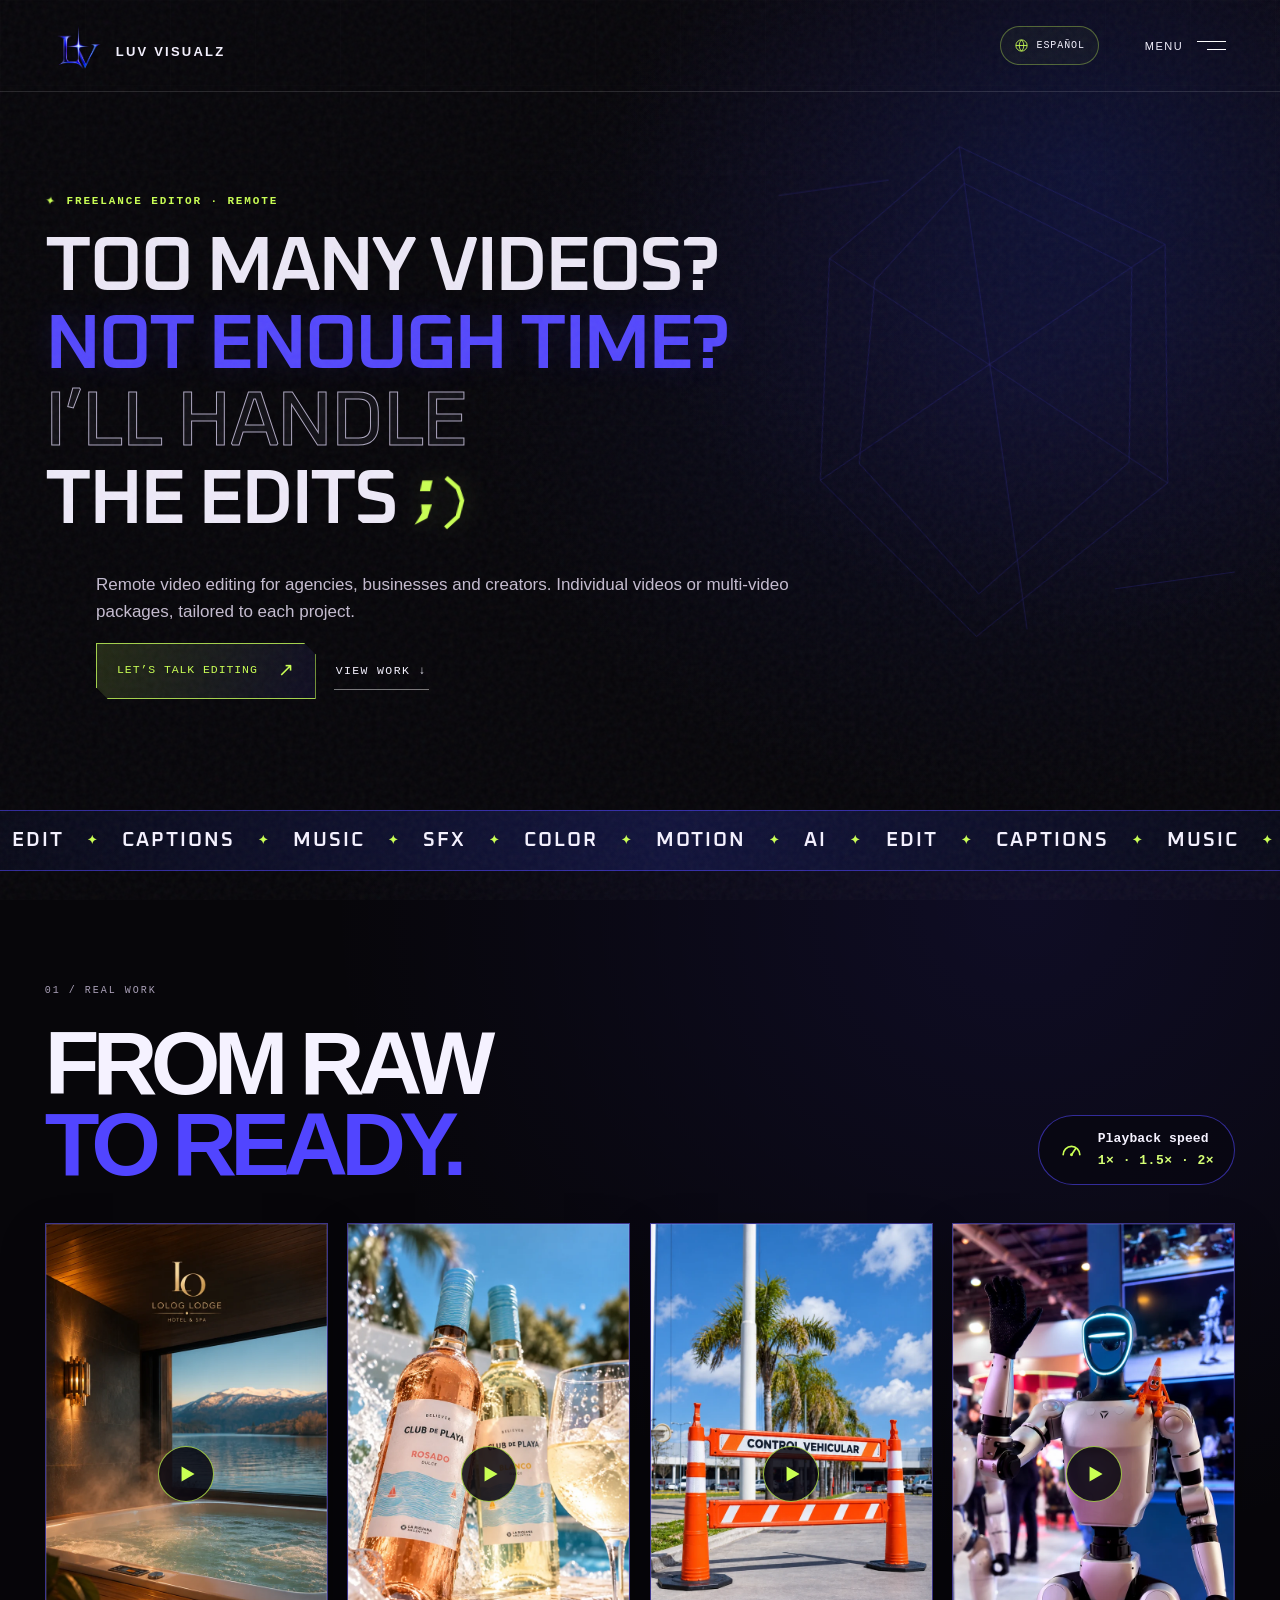
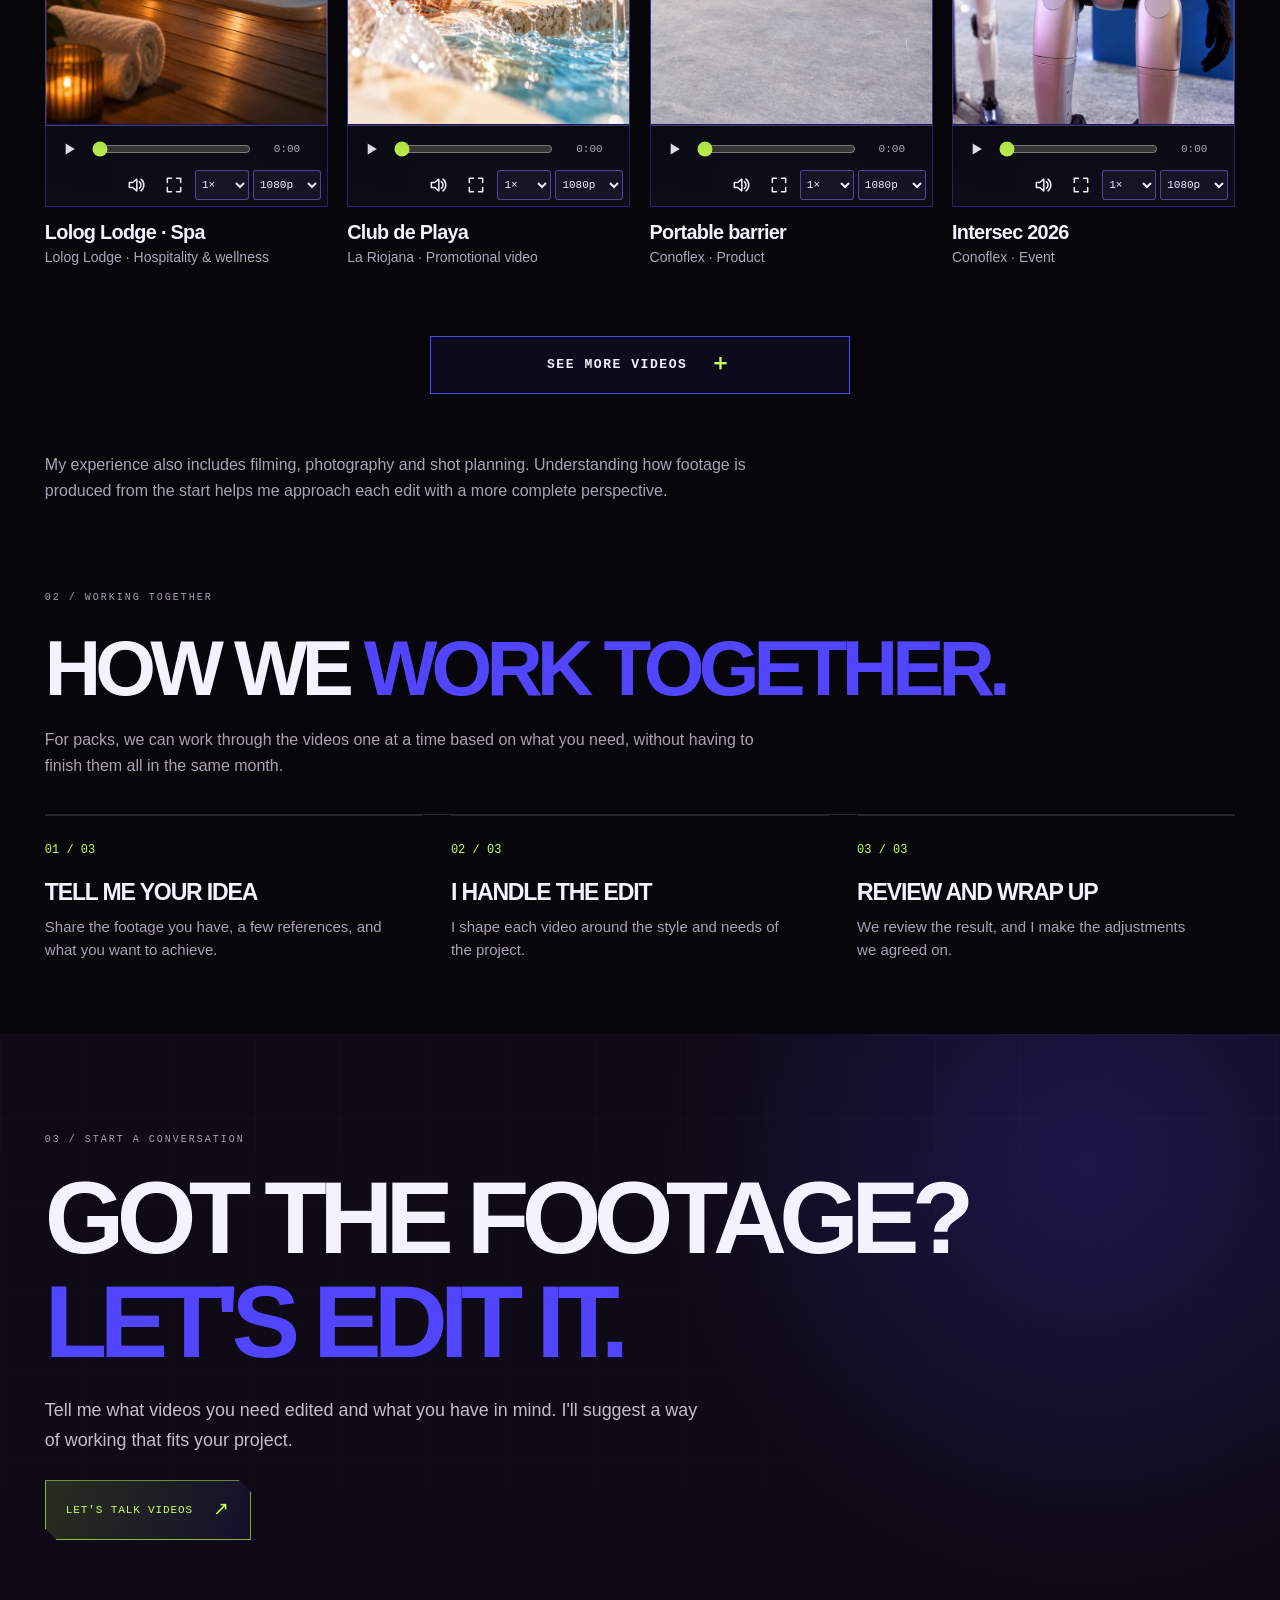
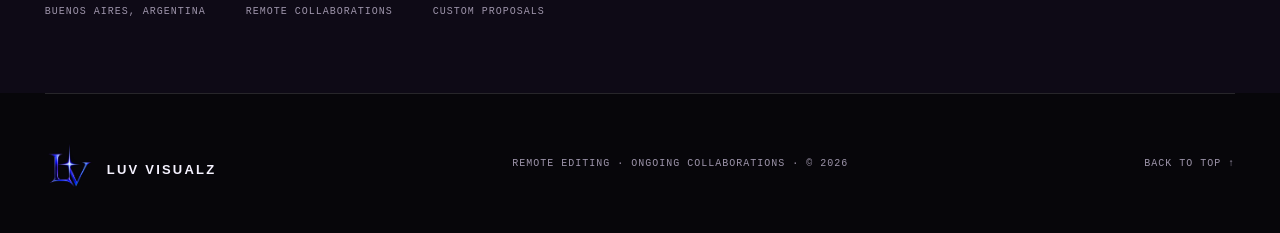
==== en/index.html @ 02042e1b "Add localized social previews and sharing metadata" ====
<!DOCTYPE html>
<html lang="en"><head><meta charset="utf-8"><meta name="viewport" content="width=device-width, initial-scale=1"><meta name="theme-color" content="#07060a"><meta name="color-scheme" content="dark"><meta name="description" content="Remote freelance video editing for agencies, businesses and creators. Individual projects or flexible multi-video packages, tailored to each brief."><meta property="og:type" content="website"><meta property="og:site_name" content="Luv Visualz Edición"><meta property="og:title" content="Luv Visualz | Remote Video Editing"><meta property="og:description" content="Video editing for brands, agencies and creators. Individual projects and flexible video packs."><meta property="og:url" content="https://luvvisualz.github.io/luvvisualz.edit/en/"><meta property="og:image" content="https://luvvisualz.github.io/luvvisualz.edit/assets/social/luvvisualz-edicion-og-en-20261118.jpg"><meta property="og:image:secure_url" content="https://luvvisualz.github.io/luvvisualz.edit/assets/social/luvvisualz-edicion-og-en-20261118.jpg"><meta property="og:image:type" content="image/jpeg"><meta property="og:image:width" content="1200"><meta property="og:image:height" content="630"><meta property="og:image:alt" content="Luv Visualz Remote Video Editing: project covers on a dark ultraviolet background."><meta property="og:locale" content="en_US"><meta name="twitter:card" content="summary_large_image"><meta name="twitter:title" content="Luv Visualz | Remote Video Editing"><meta name="twitter:description" content="Video editing for brands, agencies and creators. Individual projects and flexible video packs."><meta name="twitter:image" content="https://luvvisualz.github.io/luvvisualz.edit/assets/social/luvvisualz-edicion-og-en-20261118.jpg"><link rel="canonical" href="https://luvvisualz.github.io/luvvisualz.edit/en/"><meta name="robots" content="index,follow"><title>Remote Freelance Video Editor | Luv Visualz</title><link rel="stylesheet" href="../assets/style-v7.css"><link rel="stylesheet" href="../assets/logo-overrides.css"><link rel="stylesheet" href="../assets/player-controls.css"><style id="lvz-critical-hero">.hero-wink{display:inline-block;width:.83em;height:.8em;max-width:1em;max-height:1em;vertical-align:middle}.ticker-track{display:flex;flex-flow:row nowrap;white-space:nowrap}.ticker-track>.ticker-group{display:flex;flex:0 0 auto;white-space:nowrap;align-items:center}</style><script defer src="../assets/app.js"></script><link rel="preconnect" href="https://luvvisualz.github.io"><link rel="icon" href="../assets/monograma-lv-neon.png" type="image/png"><script type="application/ld+json">{"@context":"https://schema.org","@type":"ProfessionalService","name":"Luv Visualz","description":"Remote video editing and post-production","areaServed":"Worldwide","address":{"@type":"PostalAddress","addressLocality":"Buenos Aires","addressCountry":"AR"}}</script></head>
<body><a href="#contenido" class="skip">Skip to content</a><div class="noise" aria-hidden="true"></div>
<header class="site-header"><a href="#inicio" class="brand" aria-label="Luv Visualz — Home"><span class="brand-mark"><img src="../assets/monograma-lv-neon.png" alt="" onerror="this.style.display='none';this.nextElementSibling.style.display='inline-grid'"><span class="brand-letter" aria-hidden="true" style="display:none">LVZ</span></span><span class="brand-name">LUV VISUALZ</span></a><div class="header-side"><a href="../index.html" hreflang="es" class="lang" aria-label="Ver web en español"><svg viewBox="0 0 24 24" aria-hidden="true"><circle cx="12" cy="12" r="9"/><path d="M3 12h18M12 3c2.5 2.5 3.6 5.5 3.6 9S14.5 18.5 12 21c-2.5-2.5-3.6-5.5-3.6-9S9.5 5.5 12 3Z"/></svg>Español</a><button type="button" data-menu-button aria-label="Open menu" aria-expanded="false" aria-controls="mobile-menu" class="menu-toggle"><span class="label">Menu</span><span class="hamburger" aria-hidden="true"><i></i><i></i></span></button></div></header>
<div class="menu-scrim" data-menu-scrim></div><aside class="menu-panel" id="mobile-menu" data-menu aria-hidden="true"><div class="menu-top">Navigation / 2026</div><nav class="menu-nav" aria-label="Menu"><a href="#trabajos"><small>01</small>Work<b aria-hidden="true">↗</b></a><a href="#proceso"><small>02</small>Process<b aria-hidden="true">↗</b></a><a href="#contacto"><small>03</small>Contact<b aria-hidden="true">↗</b></a></nav><div class="menu-foot"><span>Video editing · Remote</span><a href="https://wa.me/5491138848176?text=Hi%21%20I%20came%20across%20Luv%20Visualz%20and%20would%20like%20to%20ask%20about%20video%20editing." target="_blank" rel="noopener noreferrer">WhatsApp ↗</a></div></aside>
<main id="contenido">
<section class="hero hero-v3" id="inicio"><div class="hero-grid" aria-hidden="true"></div><div class="hero-glow" aria-hidden="true"></div><div class="hero-geometry" aria-hidden="true"><svg viewBox="0 0 460 560" fill="none"><path d="M220 15L425 150L392 405L165 540L22 350L65 115Z"/><path d="M220 55L386 170L354 377L174 495L66 338L110 145Z"/><path d="M220 15V540M22 350L425 150M65 115L392 405"/><path d="M20 40H140M320 510H450"/></svg></div><div class="wrap"><p class="hero-kicker"><span class="hero-kicker-mark" aria-hidden="true">✦</span><span class="hero-kicker-service">FREELANCE EDITOR · REMOTE</span></p><h1 class="hero-heading"><span class="hero-line hero-line--lead">TOO MANY VIDEOS?</span><span class="hero-line hero-line--question">NOT ENOUGH TIME?</span><span class="hero-line hero-line--bridge">I’LL HANDLE</span><span class="hero-line hero-line--answer">THE EDITS<svg class="hero-wink" viewBox="0 0 130 126" width="68" height="66" aria-hidden="true" focusable="false" xmlns="http://www.w3.org/2000/svg"><path d="M25 17H46L43 39H22Z" fill="currentColor"/><path d="M27 66H49L42 94L17 108L30 84Z" fill="currentColor"/><path d="M73 11L99 32L110 58L104 91L81 114" fill="none" stroke="currentColor" stroke-width="9" stroke-linejoin="miter"/></svg><span class="sr-only"> ;)</span></span></h1><div class="hero-bottom"><div class="hero-offer"><p>Remote video editing for agencies, businesses and creators. Individual videos or multi-video packages, tailored to each project.</p><div class="hero-actions"><a class="button" href="https://wa.me/5491138848176?text=Hi%21%20I%20came%20across%20Luv%20Visualz%20and%20would%20like%20to%20ask%20about%20video%20editing." target="_blank" rel="noopener noreferrer">Let’s talk editing<b aria-hidden="true">↗</b></a><a class="text-link" href="#trabajos">View work ↓</a></div></div></div></div></section>
<div class="ticker-frame" aria-hidden="true"><div class="ticker"><div class="ticker-track"><div class="ticker-group"><span>EDIT</span><i aria-hidden="true">✦</i><span>CAPTIONS</span><i aria-hidden="true">✦</i><span>MUSIC</span><i aria-hidden="true">✦</i><span>SFX</span><i aria-hidden="true">✦</i><span>COLOR</span><i aria-hidden="true">✦</i><span>MOTION</span><i aria-hidden="true">✦</i><span>AI</span><i aria-hidden="true">✦</i></div><div class="ticker-group"><span>EDIT</span><i aria-hidden="true">✦</i><span>CAPTIONS</span><i aria-hidden="true">✦</i><span>MUSIC</span><i aria-hidden="true">✦</i><span>SFX</span><i aria-hidden="true">✦</i><span>COLOR</span><i aria-hidden="true">✦</i><span>MOTION</span><i aria-hidden="true">✦</i><span>AI</span><i aria-hidden="true">✦</i></div><div class="ticker-group"><span>EDIT</span><i aria-hidden="true">✦</i><span>CAPTIONS</span><i aria-hidden="true">✦</i><span>MUSIC</span><i aria-hidden="true">✦</i><span>SFX</span><i aria-hidden="true">✦</i><span>COLOR</span><i aria-hidden="true">✦</i><span>MOTION</span><i aria-hidden="true">✦</i><span>AI</span><i aria-hidden="true">✦</i></div><div class="ticker-group"><span>EDIT</span><i aria-hidden="true">✦</i><span>CAPTIONS</span><i aria-hidden="true">✦</i><span>MUSIC</span><i aria-hidden="true">✦</i><span>SFX</span><i aria-hidden="true">✦</i><span>COLOR</span><i aria-hidden="true">✦</i><span>MOTION</span><i aria-hidden="true">✦</i><span>AI</span><i aria-hidden="true">✦</i></div><div class="ticker-group"><span>EDIT</span><i aria-hidden="true">✦</i><span>CAPTIONS</span><i aria-hidden="true">✦</i><span>MUSIC</span><i aria-hidden="true">✦</i><span>SFX</span><i aria-hidden="true">✦</i><span>COLOR</span><i aria-hidden="true">✦</i><span>MOTION</span><i aria-hidden="true">✦</i><span>AI</span><i aria-hidden="true">✦</i></div><div class="ticker-group"><span>EDIT</span><i aria-hidden="true">✦</i><span>CAPTIONS</span><i aria-hidden="true">✦</i><span>MUSIC</span><i aria-hidden="true">✦</i><span>SFX</span><i aria-hidden="true">✦</i><span>COLOR</span><i aria-hidden="true">✦</i><span>MOTION</span><i aria-hidden="true">✦</i><span>AI</span><i aria-hidden="true">✦</i></div><div class="ticker-group"><span>EDIT</span><i aria-hidden="true">✦</i><span>CAPTIONS</span><i aria-hidden="true">✦</i><span>MUSIC</span><i aria-hidden="true">✦</i><span>SFX</span><i aria-hidden="true">✦</i><span>COLOR</span><i aria-hidden="true">✦</i><span>MOTION</span><i aria-hidden="true">✦</i><span>AI</span><i aria-hidden="true">✦</i></div><div class="ticker-group"><span>EDIT</span><i aria-hidden="true">✦</i><span>CAPTIONS</span><i aria-hidden="true">✦</i><span>MUSIC</span><i aria-hidden="true">✦</i><span>SFX</span><i aria-hidden="true">✦</i><span>COLOR</span><i aria-hidden="true">✦</i><span>MOTION</span><i aria-hidden="true">✦</i><span>AI</span><i aria-hidden="true">✦</i></div><div class="ticker-group"><span>EDIT</span><i aria-hidden="true">✦</i><span>CAPTIONS</span><i aria-hidden="true">✦</i><span>MUSIC</span><i aria-hidden="true">✦</i><span>SFX</span><i aria-hidden="true">✦</i><span>COLOR</span><i aria-hidden="true">✦</i><span>MOTION</span><i aria-hidden="true">✦</i><span>AI</span><i aria-hidden="true">✦</i></div><div class="ticker-group"><span>EDIT</span><i aria-hidden="true">✦</i><span>CAPTIONS</span><i aria-hidden="true">✦</i><span>MUSIC</span><i aria-hidden="true">✦</i><span>SFX</span><i aria-hidden="true">✦</i><span>COLOR</span><i aria-hidden="true">✦</i><span>MOTION</span><i aria-hidden="true">✦</i><span>AI</span><i aria-hidden="true">✦</i></div><div class="ticker-group"><span>EDIT</span><i aria-hidden="true">✦</i><span>CAPTIONS</span><i aria-hidden="true">✦</i><span>MUSIC</span><i aria-hidden="true">✦</i><span>SFX</span><i aria-hidden="true">✦</i><span>COLOR</span><i aria-hidden="true">✦</i><span>MOTION</span><i aria-hidden="true">✦</i><span>AI</span><i aria-hidden="true">✦</i></div><div class="ticker-group"><span>EDIT</span><i aria-hidden="true">✦</i><span>CAPTIONS</span><i aria-hidden="true">✦</i><span>MUSIC</span><i aria-hidden="true">✦</i><span>SFX</span><i aria-hidden="true">✦</i><span>COLOR</span><i aria-hidden="true">✦</i><span>MOTION</span><i aria-hidden="true">✦</i><span>AI</span><i aria-hidden="true">✦</i></div><div class="ticker-group"><span>EDIT</span><i aria-hidden="true">✦</i><span>CAPTIONS</span><i aria-hidden="true">✦</i><span>MUSIC</span><i aria-hidden="true">✦</i><span>SFX</span><i aria-hidden="true">✦</i><span>COLOR</span><i aria-hidden="true">✦</i><span>MOTION</span><i aria-hidden="true">✦</i><span>AI</span><i aria-hidden="true">✦</i></div><div class="ticker-group"><span>EDIT</span><i aria-hidden="true">✦</i><span>CAPTIONS</span><i aria-hidden="true">✦</i><span>MUSIC</span><i aria-hidden="true">✦</i><span>SFX</span><i aria-hidden="true">✦</i><span>COLOR</span><i aria-hidden="true">✦</i><span>MOTION</span><i aria-hidden="true">✦</i><span>AI</span><i aria-hidden="true">✦</i></div><div class="ticker-group"><span>EDIT</span><i aria-hidden="true">✦</i><span>CAPTIONS</span><i aria-hidden="true">✦</i><span>MUSIC</span><i aria-hidden="true">✦</i><span>SFX</span><i aria-hidden="true">✦</i><span>COLOR</span><i aria-hidden="true">✦</i><span>MOTION</span><i aria-hidden="true">✦</i><span>AI</span><i aria-hidden="true">✦</i></div><div class="ticker-group"><span>EDIT</span><i aria-hidden="true">✦</i><span>CAPTIONS</span><i aria-hidden="true">✦</i><span>MUSIC</span><i aria-hidden="true">✦</i><span>SFX</span><i aria-hidden="true">✦</i><span>COLOR</span><i aria-hidden="true">✦</i><span>MOTION</span><i aria-hidden="true">✦</i><span>AI</span><i aria-hidden="true">✦</i></div><div class="ticker-group"><span>EDIT</span><i aria-hidden="true">✦</i><span>CAPTIONS</span><i aria-hidden="true">✦</i><span>MUSIC</span><i aria-hidden="true">✦</i><span>SFX</span><i aria-hidden="true">✦</i><span>COLOR</span><i aria-hidden="true">✦</i><span>MOTION</span><i aria-hidden="true">✦</i><span>AI</span><i aria-hidden="true">✦</i></div><div class="ticker-group"><span>EDIT</span><i aria-hidden="true">✦</i><span>CAPTIONS</span><i aria-hidden="true">✦</i><span>MUSIC</span><i aria-hidden="true">✦</i><span>SFX</span><i aria-hidden="true">✦</i><span>COLOR</span><i aria-hidden="true">✦</i><span>MOTION</span><i aria-hidden="true">✦</i><span>AI</span><i aria-hidden="true">✦</i></div><div class="ticker-group"><span>EDIT</span><i aria-hidden="true">✦</i><span>CAPTIONS</span><i aria-hidden="true">✦</i><span>MUSIC</span><i aria-hidden="true">✦</i><span>SFX</span><i aria-hidden="true">✦</i><span>COLOR</span><i aria-hidden="true">✦</i><span>MOTION</span><i aria-hidden="true">✦</i><span>AI</span><i aria-hidden="true">✦</i></div><div class="ticker-group"><span>EDIT</span><i aria-hidden="true">✦</i><span>CAPTIONS</span><i aria-hidden="true">✦</i><span>MUSIC</span><i aria-hidden="true">✦</i><span>SFX</span><i aria-hidden="true">✦</i><span>COLOR</span><i aria-hidden="true">✦</i><span>MOTION</span><i aria-hidden="true">✦</i><span>AI</span><i aria-hidden="true">✦</i></div></div></div></div>
<section class="section work" id="trabajos"><div class="wrap"><div class="section-heading reveal"><div><p class="kicker">01 / Real work</p><h2>FROM RAW<br><span>TO READY.</span></h2></div><div class="work-speed-indicator"><svg viewBox="0 0 24 24" aria-hidden="true" focusable="false"><path d="M4 17a8 8 0 0 1 16 0M12 17l4-6" fill="none" stroke="currentColor" stroke-width="1.6" stroke-linecap="round" stroke-linejoin="round"/><circle cx="12" cy="17" r="1.4" fill="currentColor"/></svg><div><span>Playback speed</span><small>1× · 1.5× · 2×</small></div></div></div><div class="work-grid"><article class="work-card reveal"><div class="video-player has-quality" data-player><div class="work-frame"><video playsinline preload="none" poster="../assets/media/covers/lolog-spa-definitiva-20261113.webp" src="../assets/media/lolog-lodge/spa.mp4" aria-label="Play video: Lolog Lodge · Spa"></video><button type="button" data-cover-play aria-label="Play video: Lolog Lodge · Spa" title="Play video: Lolog Lodge · Spa"><svg viewBox="0 0 24 24" aria-hidden="true" focusable="false"><path d="M7 5 19 12 7 19Z" fill="currentColor"/></svg></button></div><div class="video-controls"><button type="button" data-play aria-label="Play video: Lolog Lodge · Spa" aria-pressed="false"><svg viewBox="0 0 24 24" aria-hidden="true" focusable="false" data-play-icon="play"><path d="M8 5.5 19 12 8 18.5Z" fill="currentColor"/></svg><svg viewBox="0 0 24 24" aria-hidden="true" focusable="false" data-play-icon="pause"><path d="M7 5h3v14H7zm7 0h3v14h-3z" fill="currentColor"/></svg></button><input type="range" data-seek min="0" max="1000" value="0" aria-label="Video progress"><output data-time>0:00</output><span class="volume-control"><button type="button" data-mute data-volume-state="high" aria-label="Mute video"><svg viewBox="0 0 24 24" aria-hidden="true" focusable="false" data-sound-icon="high"><path d="M4 9v6h4l5 4V5L8 9H4Z" fill="none" stroke="currentColor" stroke-width="1.8" stroke-linejoin="round"/><path d="M16 8a5 5 0 0 1 0 8m2-11a9 9 0 0 1 0 14" fill="none" stroke="currentColor" stroke-width="1.8" stroke-linecap="round"/></svg><svg viewBox="0 0 24 24" aria-hidden="true" focusable="false" data-sound-icon="low"><path d="M4 9v6h4l5 4V5L8 9H4Z" fill="none" stroke="currentColor" stroke-width="1.8" stroke-linejoin="round"/><path d="M16 8a5 5 0 0 1 0 8" fill="none" stroke="currentColor" stroke-width="1.8" stroke-linecap="round"/></svg><svg viewBox="0 0 24 24" aria-hidden="true" focusable="false" data-sound-icon="muted"><path d="M4 9v6h4l5 4V5L8 9H4Z" fill="none" stroke="currentColor" stroke-width="1.8" stroke-linejoin="round"/><path d="m16 9 5 6m0-6-5 6" fill="none" stroke="currentColor" stroke-width="1.8" stroke-linecap="round"/></svg></button><input type="range" data-volume min="0" max="100" value="100" aria-label="Volume"></span><button type="button" data-fullscreen aria-label="Full screen"><svg viewBox="0 0 24 24" aria-hidden="true" focusable="false"><path d="M4 9V4h5m6 0h5v5M4 15v5h5m6 0h5v-5" fill="none" stroke="currentColor" stroke-width="1.8" stroke-linecap="round" stroke-linejoin="round"/></svg></button><select data-speed aria-label="Playback speed"><option value="1" selected>1×</option><option value="1.5">1.5×</option><option value="2">2×</option></select><select data-quality aria-label="Video quality"><option value="720" data-src="../assets/media/lolog-lodge/spa-720.mp4">720p</option><option value="1080" data-src="../assets/media/lolog-lodge/spa.mp4" selected>1080p</option></select></div></div><h3>Lolog Lodge · Spa</h3><p>Lolog Lodge · Hospitality &amp; wellness</p></article><article class="work-card reveal"><div class="video-player has-quality" data-player><div class="work-frame"><video playsinline preload="none" poster="../assets/media/covers/club-de-playa-la-riojana-definitiva.webp" src="../assets/media/la-riojana/club-de-playa-la-riojana.mp4" aria-label="Play video: Club de Playa"></video><button type="button" data-cover-play aria-label="Play video: Club de Playa" title="Play video: Club de Playa"><svg viewBox="0 0 24 24" aria-hidden="true" focusable="false"><path d="M7 5 19 12 7 19Z" fill="currentColor"/></svg></button></div><div class="video-controls"><button type="button" data-play aria-label="Play video: Club de Playa" aria-pressed="false"><svg viewBox="0 0 24 24" aria-hidden="true" focusable="false" data-play-icon="play"><path d="M8 5.5 19 12 8 18.5Z" fill="currentColor"/></svg><svg viewBox="0 0 24 24" aria-hidden="true" focusable="false" data-play-icon="pause"><path d="M7 5h3v14H7zm7 0h3v14h-3z" fill="currentColor"/></svg></button><input type="range" data-seek min="0" max="1000" value="0" aria-label="Video progress"><output data-time>0:00</output><span class="volume-control"><button type="button" data-mute data-volume-state="high" aria-label="Mute video"><svg viewBox="0 0 24 24" aria-hidden="true" focusable="false" data-sound-icon="high"><path d="M4 9v6h4l5 4V5L8 9H4Z" fill="none" stroke="currentColor" stroke-width="1.8" stroke-linejoin="round"/><path d="M16 8a5 5 0 0 1 0 8m2-11a9 9 0 0 1 0 14" fill="none" stroke="currentColor" stroke-width="1.8" stroke-linecap="round"/></svg><svg viewBox="0 0 24 24" aria-hidden="true" focusable="false" data-sound-icon="low"><path d="M4 9v6h4l5 4V5L8 9H4Z" fill="none" stroke="currentColor" stroke-width="1.8" stroke-linejoin="round"/><path d="M16 8a5 5 0 0 1 0 8" fill="none" stroke="currentColor" stroke-width="1.8" stroke-linecap="round"/></svg><svg viewBox="0 0 24 24" aria-hidden="true" focusable="false" data-sound-icon="muted"><path d="M4 9v6h4l5 4V5L8 9H4Z" fill="none" stroke="currentColor" stroke-width="1.8" stroke-linejoin="round"/><path d="m16 9 5 6m0-6-5 6" fill="none" stroke="currentColor" stroke-width="1.8" stroke-linecap="round"/></svg></button><input type="range" data-volume min="0" max="100" value="100" aria-label="Volume"></span><button type="button" data-fullscreen aria-label="Full screen"><svg viewBox="0 0 24 24" aria-hidden="true" focusable="false"><path d="M4 9V4h5m6 0h5v5M4 15v5h5m6 0h5v-5" fill="none" stroke="currentColor" stroke-width="1.8" stroke-linecap="round" stroke-linejoin="round"/></svg></button><select data-speed aria-label="Playback speed"><option value="1" selected>1×</option><option value="1.5">1.5×</option><option value="2">2×</option></select><select data-quality aria-label="Video quality"><option value="720" data-src="../assets/media/la-riojana/club-de-playa-la-riojana-720.mp4">720p</option><option value="1080" data-src="../assets/media/la-riojana/club-de-playa-la-riojana.mp4" selected>1080p</option></select></div></div><h3>Club de Playa</h3><p>La Riojana · Promotional video</p></article><article class="work-card reveal"><div class="video-player has-quality" data-player><div class="work-frame"><video playsinline preload="none" poster="../assets/media/covers/valla-portatil-final.webp" src="../assets/media/valla-portatil/valla-1080.mp4" aria-label="Play video: Portable barrier"></video><button type="button" data-cover-play aria-label="Play video: Portable barrier" title="Play video: Portable barrier"><svg viewBox="0 0 24 24" aria-hidden="true" focusable="false"><path d="M7 5 19 12 7 19Z" fill="currentColor"/></svg></button></div><div class="video-controls"><button type="button" data-play aria-label="Play video: Portable barrier" aria-pressed="false"><svg viewBox="0 0 24 24" aria-hidden="true" focusable="false" data-play-icon="play"><path d="M8 5.5 19 12 8 18.5Z" fill="currentColor"/></svg><svg viewBox="0 0 24 24" aria-hidden="true" focusable="false" data-play-icon="pause"><path d="M7 5h3v14H7zm7 0h3v14h-3z" fill="currentColor"/></svg></button><input type="range" data-seek min="0" max="1000" value="0" aria-label="Video progress"><output data-time>0:00</output><span class="volume-control"><button type="button" data-mute data-volume-state="high" aria-label="Mute video"><svg viewBox="0 0 24 24" aria-hidden="true" focusable="false" data-sound-icon="high"><path d="M4 9v6h4l5 4V5L8 9H4Z" fill="none" stroke="currentColor" stroke-width="1.8" stroke-linejoin="round"/><path d="M16 8a5 5 0 0 1 0 8m2-11a9 9 0 0 1 0 14" fill="none" stroke="currentColor" stroke-width="1.8" stroke-linecap="round"/></svg><svg viewBox="0 0 24 24" aria-hidden="true" focusable="false" data-sound-icon="low"><path d="M4 9v6h4l5 4V5L8 9H4Z" fill="none" stroke="currentColor" stroke-width="1.8" stroke-linejoin="round"/><path d="M16 8a5 5 0 0 1 0 8" fill="none" stroke="currentColor" stroke-width="1.8" stroke-linecap="round"/></svg><svg viewBox="0 0 24 24" aria-hidden="true" focusable="false" data-sound-icon="muted"><path d="M4 9v6h4l5 4V5L8 9H4Z" fill="none" stroke="currentColor" stroke-width="1.8" stroke-linejoin="round"/><path d="m16 9 5 6m0-6-5 6" fill="none" stroke="currentColor" stroke-width="1.8" stroke-linecap="round"/></svg></button><input type="range" data-volume min="0" max="100" value="100" aria-label="Volume"></span><button type="button" data-fullscreen aria-label="Full screen"><svg viewBox="0 0 24 24" aria-hidden="true" focusable="false"><path d="M4 9V4h5m6 0h5v5M4 15v5h5m6 0h5v-5" fill="none" stroke="currentColor" stroke-width="1.8" stroke-linecap="round" stroke-linejoin="round"/></svg></button><select data-speed aria-label="Playback speed"><option value="1" selected>1×</option><option value="1.5">1.5×</option><option value="2">2×</option></select><select data-quality aria-label="Video quality"><option value="720" data-src="../assets/media/valla-portatil/valla-720.mp4">720p</option><option value="1080" data-src="../assets/media/valla-portatil/valla-1080.mp4" selected>1080p</option></select></div></div><h3>Portable barrier</h3><p>Conoflex · Product</p></article><article class="work-card reveal"><div class="video-player has-quality" data-player><div class="work-frame"><video playsinline preload="none" poster="../assets/media/covers/intersec-final.webp" src="../assets/media/intersec/intersec-1080.mp4" aria-label="Play video: Intersec 2026"></video><button type="button" data-cover-play aria-label="Play video: Intersec 2026" title="Play video: Intersec 2026"><svg viewBox="0 0 24 24" aria-hidden="true" focusable="false"><path d="M7 5 19 12 7 19Z" fill="currentColor"/></svg></button></div><div class="video-controls"><button type="button" data-play aria-label="Play video: Intersec 2026" aria-pressed="false"><svg viewBox="0 0 24 24" aria-hidden="true" focusable="false" data-play-icon="play"><path d="M8 5.5 19 12 8 18.5Z" fill="currentColor"/></svg><svg viewBox="0 0 24 24" aria-hidden="true" focusable="false" data-play-icon="pause"><path d="M7 5h3v14H7zm7 0h3v14h-3z" fill="currentColor"/></svg></button><input type="range" data-seek min="0" max="1000" value="0" aria-label="Video progress"><output data-time>0:00</output><span class="volume-control"><button type="button" data-mute data-volume-state="high" aria-label="Mute video"><svg viewBox="0 0 24 24" aria-hidden="true" focusable="false" data-sound-icon="high"><path d="M4 9v6h4l5 4V5L8 9H4Z" fill="none" stroke="currentColor" stroke-width="1.8" stroke-linejoin="round"/><path d="M16 8a5 5 0 0 1 0 8m2-11a9 9 0 0 1 0 14" fill="none" stroke="currentColor" stroke-width="1.8" stroke-linecap="round"/></svg><svg viewBox="0 0 24 24" aria-hidden="true" focusable="false" data-sound-icon="low"><path d="M4 9v6h4l5 4V5L8 9H4Z" fill="none" stroke="currentColor" stroke-width="1.8" stroke-linejoin="round"/><path d="M16 8a5 5 0 0 1 0 8" fill="none" stroke="currentColor" stroke-width="1.8" stroke-linecap="round"/></svg><svg viewBox="0 0 24 24" aria-hidden="true" focusable="false" data-sound-icon="muted"><path d="M4 9v6h4l5 4V5L8 9H4Z" fill="none" stroke="currentColor" stroke-width="1.8" stroke-linejoin="round"/><path d="m16 9 5 6m0-6-5 6" fill="none" stroke="currentColor" stroke-width="1.8" stroke-linecap="round"/></svg></button><input type="range" data-volume min="0" max="100" value="100" aria-label="Volume"></span><button type="button" data-fullscreen aria-label="Full screen"><svg viewBox="0 0 24 24" aria-hidden="true" focusable="false"><path d="M4 9V4h5m6 0h5v5M4 15v5h5m6 0h5v-5" fill="none" stroke="currentColor" stroke-width="1.8" stroke-linecap="round" stroke-linejoin="round"/></svg></button><select data-speed aria-label="Playback speed"><option value="1" selected>1×</option><option value="1.5">1.5×</option><option value="2">2×</option></select><select data-quality aria-label="Video quality"><option value="720" data-src="../assets/media/intersec/intersec-720.mp4">720p</option><option value="1080" data-src="../assets/media/intersec/intersec-1080.mp4" selected>1080p</option></select></div></div><h3>Intersec 2026</h3><p>Conoflex · Event</p></article></div></div></section>
<section class="more-work wrap" aria-label="More work"><details><summary>SEE MORE VIDEOS <span aria-hidden="true">＋</span></summary><div class="more-work-panel"><article class="work-card"><div class="video-player has-quality" data-player><div class="work-frame"><video playsinline preload="none" poster="../assets/media/covers/lolog-hotel-definitiva-20261113.webp" src="../assets/media/lolog-lodge/hotel-boutique.mp4" aria-label="Play video: Lolog Lodge · Boutique Hotel"></video><button type="button" data-cover-play aria-label="Play video: Lolog Lodge · Boutique Hotel" title="Play video: Lolog Lodge · Boutique Hotel"><svg viewBox="0 0 24 24" aria-hidden="true" focusable="false"><path d="M7 5 19 12 7 19Z" fill="currentColor"/></svg></button></div><div class="video-controls"><button type="button" data-play aria-label="Play video: Lolog Lodge · Boutique Hotel" aria-pressed="false"><svg viewBox="0 0 24 24" aria-hidden="true" focusable="false" data-play-icon="play"><path d="M8 5.5 19 12 8 18.5Z" fill="currentColor"/></svg><svg viewBox="0 0 24 24" aria-hidden="true" focusable="false" data-play-icon="pause"><path d="M7 5h3v14H7zm7 0h3v14h-3z" fill="currentColor"/></svg></button><input type="range" data-seek min="0" max="1000" value="0" aria-label="Video progress"><output data-time>0:00</output><span class="volume-control"><button type="button" data-mute data-volume-state="high" aria-label="Mute video"><svg viewBox="0 0 24 24" aria-hidden="true" focusable="false" data-sound-icon="high"><path d="M4 9v6h4l5 4V5L8 9H4Z" fill="none" stroke="currentColor" stroke-width="1.8" stroke-linejoin="round"/><path d="M16 8a5 5 0 0 1 0 8m2-11a9 9 0 0 1 0 14" fill="none" stroke="currentColor" stroke-width="1.8" stroke-linecap="round"/></svg><svg viewBox="0 0 24 24" aria-hidden="true" focusable="false" data-sound-icon="low"><path d="M4 9v6h4l5 4V5L8 9H4Z" fill="none" stroke="currentColor" stroke-width="1.8" stroke-linejoin="round"/><path d="M16 8a5 5 0 0 1 0 8" fill="none" stroke="currentColor" stroke-width="1.8" stroke-linecap="round"/></svg><svg viewBox="0 0 24 24" aria-hidden="true" focusable="false" data-sound-icon="muted"><path d="M4 9v6h4l5 4V5L8 9H4Z" fill="none" stroke="currentColor" stroke-width="1.8" stroke-linejoin="round"/><path d="m16 9 5 6m0-6-5 6" fill="none" stroke="currentColor" stroke-width="1.8" stroke-linecap="round"/></svg></button><input type="range" data-volume min="0" max="100" value="100" aria-label="Volume"></span><button type="button" data-fullscreen aria-label="Full screen"><svg viewBox="0 0 24 24" aria-hidden="true" focusable="false"><path d="M4 9V4h5m6 0h5v5M4 15v5h5m6 0h5v-5" fill="none" stroke="currentColor" stroke-width="1.8" stroke-linecap="round" stroke-linejoin="round"/></svg></button><select data-speed aria-label="Playback speed"><option value="1" selected>1×</option><option value="1.5">1.5×</option><option value="2">2×</option></select><select data-quality aria-label="Video quality"><option value="720" data-src="../assets/media/lolog-lodge/hotel-boutique-720.mp4">720p</option><option value="1080" data-src="../assets/media/lolog-lodge/hotel-boutique.mp4" selected>1080p</option></select></div></div><h3>Lolog Lodge · Boutique Hotel</h3><p>Lolog Lodge · Promotional video</p></article><article class="work-card"><div class="video-player has-quality" data-player><div class="work-frame"><video playsinline preload="none" poster="../assets/media/covers/lupart-final.webp" src="https://luvvisualz.github.io/work/lupart/videos/mundial-2026-hangcha.mp4" aria-label="Play video: Hangcha Forklifts"></video><button type="button" data-cover-play aria-label="Play video: Hangcha Forklifts" title="Play video: Hangcha Forklifts"><svg viewBox="0 0 24 24" aria-hidden="true" focusable="false"><path d="M7 5 19 12 7 19Z" fill="currentColor"/></svg></button></div><div class="video-controls"><button type="button" data-play aria-label="Play video: Hangcha Forklifts" aria-pressed="false"><svg viewBox="0 0 24 24" aria-hidden="true" focusable="false" data-play-icon="play"><path d="M8 5.5 19 12 8 18.5Z" fill="currentColor"/></svg><svg viewBox="0 0 24 24" aria-hidden="true" focusable="false" data-play-icon="pause"><path d="M7 5h3v14H7zm7 0h3v14h-3z" fill="currentColor"/></svg></button><input type="range" data-seek min="0" max="1000" value="0" aria-label="Video progress"><output data-time>0:00</output><span class="volume-control"><button type="button" data-mute data-volume-state="high" aria-label="Mute video"><svg viewBox="0 0 24 24" aria-hidden="true" focusable="false" data-sound-icon="high"><path d="M4 9v6h4l5 4V5L8 9H4Z" fill="none" stroke="currentColor" stroke-width="1.8" stroke-linejoin="round"/><path d="M16 8a5 5 0 0 1 0 8m2-11a9 9 0 0 1 0 14" fill="none" stroke="currentColor" stroke-width="1.8" stroke-linecap="round"/></svg><svg viewBox="0 0 24 24" aria-hidden="true" focusable="false" data-sound-icon="low"><path d="M4 9v6h4l5 4V5L8 9H4Z" fill="none" stroke="currentColor" stroke-width="1.8" stroke-linejoin="round"/><path d="M16 8a5 5 0 0 1 0 8" fill="none" stroke="currentColor" stroke-width="1.8" stroke-linecap="round"/></svg><svg viewBox="0 0 24 24" aria-hidden="true" focusable="false" data-sound-icon="muted"><path d="M4 9v6h4l5 4V5L8 9H4Z" fill="none" stroke="currentColor" stroke-width="1.8" stroke-linejoin="round"/><path d="m16 9 5 6m0-6-5 6" fill="none" stroke="currentColor" stroke-width="1.8" stroke-linecap="round"/></svg></button><input type="range" data-volume min="0" max="100" value="100" aria-label="Volume"></span><button type="button" data-fullscreen aria-label="Full screen"><svg viewBox="0 0 24 24" aria-hidden="true" focusable="false"><path d="M4 9V4h5m6 0h5v5M4 15v5h5m6 0h5v-5" fill="none" stroke="currentColor" stroke-width="1.8" stroke-linecap="round" stroke-linejoin="round"/></svg></button><select data-speed aria-label="Playback speed"><option value="1" selected>1×</option><option value="1.5">1.5×</option><option value="2">2×</option></select><select data-quality aria-label="Video quality"><option value="720" data-src="../assets/media/lupart/mundial-2026-hangcha-720.mp4">720p</option><option value="1080" data-src="https://luvvisualz.github.io/work/lupart/videos/mundial-2026-hangcha.mp4" selected>1080p</option></select></div></div><h3>Hangcha Forklifts</h3><p>Lupart · World Cup promotion</p></article><article class="work-card"><div class="video-player has-quality" data-player><div class="work-frame"><video playsinline preload="none" poster="../assets/media/covers/vios-marriott-la-riojana-definitiva.webp" src="../assets/media/la-riojana/vios-marriott-la-riojana.mp4" aria-label="Play video: VIOS · Marriott Hotel"></video><button type="button" data-cover-play aria-label="Play video: VIOS · Marriott Hotel" title="Play video: VIOS · Marriott Hotel"><svg viewBox="0 0 24 24" aria-hidden="true" focusable="false"><path d="M7 5 19 12 7 19Z" fill="currentColor"/></svg></button></div><div class="video-controls"><button type="button" data-play aria-label="Play video: VIOS · Marriott Hotel" aria-pressed="false"><svg viewBox="0 0 24 24" aria-hidden="true" focusable="false" data-play-icon="play"><path d="M8 5.5 19 12 8 18.5Z" fill="currentColor"/></svg><svg viewBox="0 0 24 24" aria-hidden="true" focusable="false" data-play-icon="pause"><path d="M7 5h3v14H7zm7 0h3v14h-3z" fill="currentColor"/></svg></button><input type="range" data-seek min="0" max="1000" value="0" aria-label="Video progress"><output data-time>0:00</output><span class="volume-control"><button type="button" data-mute data-volume-state="high" aria-label="Mute video"><svg viewBox="0 0 24 24" aria-hidden="true" focusable="false" data-sound-icon="high"><path d="M4 9v6h4l5 4V5L8 9H4Z" fill="none" stroke="currentColor" stroke-width="1.8" stroke-linejoin="round"/><path d="M16 8a5 5 0 0 1 0 8m2-11a9 9 0 0 1 0 14" fill="none" stroke="currentColor" stroke-width="1.8" stroke-linecap="round"/></svg><svg viewBox="0 0 24 24" aria-hidden="true" focusable="false" data-sound-icon="low"><path d="M4 9v6h4l5 4V5L8 9H4Z" fill="none" stroke="currentColor" stroke-width="1.8" stroke-linejoin="round"/><path d="M16 8a5 5 0 0 1 0 8" fill="none" stroke="currentColor" stroke-width="1.8" stroke-linecap="round"/></svg><svg viewBox="0 0 24 24" aria-hidden="true" focusable="false" data-sound-icon="muted"><path d="M4 9v6h4l5 4V5L8 9H4Z" fill="none" stroke="currentColor" stroke-width="1.8" stroke-linejoin="round"/><path d="m16 9 5 6m0-6-5 6" fill="none" stroke="currentColor" stroke-width="1.8" stroke-linecap="round"/></svg></button><input type="range" data-volume min="0" max="100" value="100" aria-label="Volume"></span><button type="button" data-fullscreen aria-label="Full screen"><svg viewBox="0 0 24 24" aria-hidden="true" focusable="false"><path d="M4 9V4h5m6 0h5v5M4 15v5h5m6 0h5v-5" fill="none" stroke="currentColor" stroke-width="1.8" stroke-linecap="round" stroke-linejoin="round"/></svg></button><select data-speed aria-label="Playback speed"><option value="1" selected>1×</option><option value="1.5">1.5×</option><option value="2">2×</option></select><select data-quality aria-label="Video quality"><option value="720" data-src="../assets/media/la-riojana/vios-marriott-la-riojana-720.mp4">720p</option><option value="1080" data-src="../assets/media/la-riojana/vios-marriott-la-riojana.mp4" selected>1080p</option></select></div></div><h3>VIOS · Marriott Hotel</h3><p>La Riojana · Organic wine fair</p></article><article class="work-card"><div class="video-player has-quality" data-player><div class="work-frame"><video playsinline preload="none" poster="../assets/media/covers/bienestar-final.webp" src="https://luvvisualz.github.io/work/bienestar/videos/silla-e60-hd.mp4" aria-label="Play video: Smart Lite E60"></video><button type="button" data-cover-play aria-label="Play video: Smart Lite E60" title="Play video: Smart Lite E60"><svg viewBox="0 0 24 24" aria-hidden="true" focusable="false"><path d="M7 5 19 12 7 19Z" fill="currentColor"/></svg></button></div><div class="video-controls"><button type="button" data-play aria-label="Play video: Smart Lite E60" aria-pressed="false"><svg viewBox="0 0 24 24" aria-hidden="true" focusable="false" data-play-icon="play"><path d="M8 5.5 19 12 8 18.5Z" fill="currentColor"/></svg><svg viewBox="0 0 24 24" aria-hidden="true" focusable="false" data-play-icon="pause"><path d="M7 5h3v14H7zm7 0h3v14h-3z" fill="currentColor"/></svg></button><input type="range" data-seek min="0" max="1000" value="0" aria-label="Video progress"><output data-time>0:00</output><span class="volume-control"><button type="button" data-mute data-volume-state="high" aria-label="Mute video"><svg viewBox="0 0 24 24" aria-hidden="true" focusable="false" data-sound-icon="high"><path d="M4 9v6h4l5 4V5L8 9H4Z" fill="none" stroke="currentColor" stroke-width="1.8" stroke-linejoin="round"/><path d="M16 8a5 5 0 0 1 0 8m2-11a9 9 0 0 1 0 14" fill="none" stroke="currentColor" stroke-width="1.8" stroke-linecap="round"/></svg><svg viewBox="0 0 24 24" aria-hidden="true" focusable="false" data-sound-icon="low"><path d="M4 9v6h4l5 4V5L8 9H4Z" fill="none" stroke="currentColor" stroke-width="1.8" stroke-linejoin="round"/><path d="M16 8a5 5 0 0 1 0 8" fill="none" stroke="currentColor" stroke-width="1.8" stroke-linecap="round"/></svg><svg viewBox="0 0 24 24" aria-hidden="true" focusable="false" data-sound-icon="muted"><path d="M4 9v6h4l5 4V5L8 9H4Z" fill="none" stroke="currentColor" stroke-width="1.8" stroke-linejoin="round"/><path d="m16 9 5 6m0-6-5 6" fill="none" stroke="currentColor" stroke-width="1.8" stroke-linecap="round"/></svg></button><input type="range" data-volume min="0" max="100" value="100" aria-label="Volume"></span><button type="button" data-fullscreen aria-label="Full screen"><svg viewBox="0 0 24 24" aria-hidden="true" focusable="false"><path d="M4 9V4h5m6 0h5v5M4 15v5h5m6 0h5v-5" fill="none" stroke="currentColor" stroke-width="1.8" stroke-linecap="round" stroke-linejoin="round"/></svg></button><select data-speed aria-label="Playback speed"><option value="1" selected>1×</option><option value="1.5">1.5×</option><option value="2">2×</option></select><select data-quality aria-label="Video quality"><option value="720" data-src="../assets/media/bienestar/silla-e60-hd-720.mp4">720p</option><option value="1080" data-src="https://luvvisualz.github.io/work/bienestar/videos/silla-e60-hd.mp4" selected>1080p</option></select></div></div><h3>Smart Lite E60</h3><p>Bienestar y Soluciones · Product</p></article></div></details><p class="portfolio-note">My experience also includes filming, photography and shot planning. Understanding how footage is produced from the start helps me approach each edit with a more complete perspective.</p></section>
<section class="section process-compact" id="proceso"><div class="wrap"><div class="section-heading process-heading reveal"><div><p class="kicker">02 / Working together</p><h2>HOW WE <span>WORK TOGETHER.</span></h2></div><p class="section-intro">For packs, we can work through the videos one at a time based on what you need, without having to finish them all in the same month.</p></div><div class="process-grid"><article class="step reveal"><span class="step-num">01 / 03</span><h3>TELL ME YOUR IDEA</h3><p>Share the footage you have, a few references, and what you want to achieve.</p></article><article class="step reveal"><span class="step-num">02 / 03</span><h3>I HANDLE THE EDIT</h3><p>I shape each video around the style and needs of the project.</p></article><article class="step reveal"><span class="step-num">03 / 03</span><h3>REVIEW AND WRAP UP</h3><p>We review the result, and I make the adjustments we agreed on.</p></article></div></div></section>
<section class="contact" id="contacto"><div class="contact-grid" aria-hidden="true"></div><div class="wrap"><p class="kicker">03 / Start a conversation</p><h2 class="headline">GOT THE FOOTAGE?<br><span>LET'S EDIT IT.</span></h2><p class="contact-copy">Tell me what videos you need edited and what you have in mind. I'll suggest a way of working that fits your project.</p><a href="https://wa.me/5491138848176?text=Hi%21%20I%20came%20across%20Luv%20Visualz%20and%20would%20like%20to%20ask%20about%20video%20editing." target="_blank" rel="noopener noreferrer" class="button">LET'S TALK VIDEOS<b aria-hidden="true">↗</b></a><div class="contact-meta"><span>Buenos Aires, Argentina</span><span>Remote collaborations</span><span>Custom proposals</span></div></div></section>
</main><footer class="footer wrap"><a class="brand" href="#inicio" aria-label="Luv Visualz — Home"><span class="brand-mark"><img src="../assets/monograma-lv-neon.png" alt="" onerror="this.style.display='none';this.nextElementSibling.style.display='inline-grid'"><span class="brand-letter" aria-hidden="true" style="display:none">LVZ</span></span><span class="brand-name">LUV VISUALZ</span></a><p>Remote editing · Ongoing collaborations · © 2026</p><a class="top" href="#inicio">Back to top ↑</a></footer>
</body></html>
---- assets/style-v7.css ----
@import url('https://fonts.googleapis.com/css2?family=Oxanium:wght@500;600;700&display=swap');
@font-face{font-family:Geist;src:url('./fonts/geist-latin.woff2') format('woff2'),url('https://luvvisualz.github.io/assets/_vinext_fonts/geist-8ac0455e797f/geist-98bbbccb.woff2') format('woff2');font-display:swap;font-weight:100 900}
@font-face{font-family:'Geist Mono';src:url('./fonts/geist-mono-latin.woff2') format('woff2'),url('https://luvvisualz.github.io/assets/_vinext_fonts/geist-mono-00e989178794/geist-mono-013b2f2f.woff2') format('woff2');font-display:swap;font-weight:100 900}
:root{--ink:#f5f2ff;--muted:#a9a3b6;--black:#07060a;--panel:#0d0b12;--line:rgba(255,255,255,.13);--violet:#5145ff;--acid:#c9ff53;--cyan:#51e8ff;--display:Geist,Arial,Helvetica,sans-serif;--mono:'Geist Mono',ui-monospace,'SFMono-Regular',Consolas,monospace}
*{box-sizing:border-box}html{scroll-behavior:smooth;scroll-padding-top:90px}body{margin:0;overflow-x:clip;background:var(--black);color:var(--ink);font-family:var(--display);-webkit-font-smoothing:antialiased}button,a{touch-action:manipulation}a{color:inherit;text-decoration:none}button{font:inherit}button:focus-visible,a:focus-visible{outline:2px solid var(--acid);outline-offset:5px}::selection{background:var(--acid);color:var(--black)}.wrap{width:min(1320px,calc(100% - 10vw));margin-inline:auto}.noise{position:fixed;inset:0;pointer-events:none;z-index:90;opacity:.055;background-image:url("data:image/svg+xml,%3Csvg viewBox='0 0 180 180' xmlns='http://www.w3.org/2000/svg'%3E%3Cfilter id='n'%3E%3CfeTurbulence type='fractalNoise' baseFrequency='.9' numOctaves='3' stitchTiles='stitch'/%3E%3C/filter%3E%3Crect width='100%25' height='100%25' filter='url(%23n)' opacity='.9'/%3E%3C/svg%3E")}.skip{position:fixed;top:10px;left:10px;transform:translateY(-180%);padding:12px 16px;background:var(--acid);color:var(--black);z-index:200}.skip:focus{transform:none}
.site-header{position:absolute;z-index:30;top:0;left:0;right:0;height:92px;display:flex;align-items:center;justify-content:space-between;padding-inline:clamp(22px,4.2vw,72px);border-bottom:1px solid var(--line)}.brand{display:flex;align-items:center;gap:13px;font-weight:900;letter-spacing:.17em;font-size:13px;white-space:nowrap}.brand-mark{width:47px;height:47px;display:grid;place-items:center;flex:none;position:relative}.brand-mark img{width:100%;height:100%;object-fit:contain}.brand-letter{font-size:14px;font-weight:900;letter-spacing:-.12em;transform:skew(-8deg);color:var(--acid);border:1px solid var(--violet);padding:10px 7px;min-width:43px;box-shadow:5px 5px #5145ff33}.header-side{display:flex;align-items:center;gap:clamp(12px,2.8vw,42px)}.lang{display:flex;align-items:center;gap:8px;font:10px var(--mono);letter-spacing:.09em;text-transform:uppercase;padding:11px 13px;border:1px solid #c9ff5359;border-radius:30px;background:#c9ff5309;transition:.2s}.lang svg{width:15px;height:15px;stroke:var(--acid);fill:none;stroke-width:1.4}.lang:hover{color:var(--acid);background:#c9ff5319}.availability{display:inline-flex;align-items:center;gap:10px;border:1px solid #c9ff5347;padding:11px 14px;border-radius:40px;background:#c9ff5309;color:#d8d1e2;font:10px var(--mono);letter-spacing:.11em;text-transform:uppercase}.availability:before{content:'';height:6px;width:6px;border-radius:50%;background:var(--acid);box-shadow:0 0 13px var(--acid)}.menu-toggle{background:none;border:0;color:var(--ink);cursor:pointer;text-transform:uppercase;letter-spacing:.14em;font-size:11px;display:flex;align-items:center;gap:14px;padding:14px 0 14px 10px}.hamburger{display:flex;flex-direction:column;align-items:flex-end;justify-content:center;gap:7px;height:24px;width:29px}.hamburger i{height:1px;width:29px;background:#fff;transition:transform .25s,width .25s}.hamburger i:last-child{width:19px}.menu-toggle[aria-expanded=true] .hamburger i:first-child{transform:translateY(4px) rotate(45deg)}.menu-toggle[aria-expanded=true] .hamburger i:last-child{width:29px;transform:translateY(-4px) rotate(-45deg)}.menu-scrim{position:fixed;inset:0;background:#000c;backdrop-filter:blur(5px);z-index:38;opacity:0;visibility:hidden;transition:.3s}.menu-scrim.open{visibility:visible;opacity:1}.menu-panel{position:fixed;z-index:39;top:0;bottom:0;right:0;width:min(650px,92vw);padding:115px clamp(25px,6vw,72px) 35px;background:#0f0b18;border-left:1px solid #5145ff5c;transform:translateX(103%);transition:transform .45s cubic-bezier(.7,0,.22,1);display:flex;flex-direction:column;overflow-y:auto}.menu-panel.open{transform:none}.menu-panel:before{content:'';position:absolute;pointer-events:none;width:470px;height:470px;border:1px solid #5145ff47;border-radius:50%;right:-220px;top:10%;box-shadow:inset 0 0 140px #5145ff16}.menu-top{font:10px var(--mono);letter-spacing:.2em;text-transform:uppercase;color:var(--muted);padding-bottom:25px;border-bottom:1px solid var(--line)}.menu-nav{position:relative}.menu-nav a{display:grid;grid-template-columns:32px 1fr auto;gap:8px;align-items:center;font-size:clamp(30px,5vw,64px);font-weight:900;letter-spacing:-.06em;line-height:1.14;padding:15px 0;border-bottom:1px solid #ffffff14;transition:color .2s,padding .2s}.menu-nav a:hover{color:var(--acid);padding-left:7px}.menu-nav small{font:10px var(--mono);color:var(--violet)}.menu-nav b{font-size:19px;font-weight:400}.menu-foot{margin-top:auto;padding-top:25px;color:var(--muted);font:10px var(--mono);text-transform:uppercase;letter-spacing:.12em;display:flex;justify-content:space-between;gap:15px}.menu-foot a{color:var(--acid)}body.menu-open{overflow:hidden}
.hero{min-height:clamp(710px,91svh,860px);padding:145px 0 92px;display:flex;align-items:center;position:relative;isolation:isolate;overflow:hidden}.hero-grid,.contact-grid{position:absolute;inset:0;background-image:linear-gradient(#ffffff12 1px,transparent 1px),linear-gradient(90deg,#ffffff12 1px,transparent 1px);background-size:85px 85px;opacity:.22;mask-image:linear-gradient(#000,transparent 92%);pointer-events:none}.hero-glow{position:absolute;z-index:-1;right:-22vw;top:-25vw;width:75vw;height:75vw;min-width:630px;min-height:630px;background:radial-gradient(circle,#3046ff37 0,#51e8ff0b 38%,transparent 68%);pointer-events:none}.hero .wrap{position:relative}.kicker,.eyebrow{font:10px/1.6 var(--mono);letter-spacing:.2em;text-transform:uppercase;color:#aaa0b8}.eyebrow{font-size:clamp(12px,1vw,15px)}.eyebrow strong{color:var(--acid);font-weight:400;padding-right:9px}.hero h1{max-width:1250px;font-size:clamp(52px,7.2vw,116px);line-height:.93;letter-spacing:-.077em;margin:29px 0 0;font-weight:900;text-wrap:initial}.hero h1 span,.hero h1 em{display:block}.hero h1 span:nth-child(2){padding-left:0;color:var(--violet);text-shadow:0 0 50px #5145ff35}.hero h1 em{color:transparent;-webkit-text-stroke:1.25px #f5f2ffb8;font-style:normal;font-size:.82em;letter-spacing:-.068em;white-space:nowrap}.hero-mobile-break{display:none}.hero h1 em .hero-wink{color:var(--acid);-webkit-text-stroke:0;font-style:normal;font-size:.69em;letter-spacing:-.07em;display:inline-block;white-space:nowrap}.hero-bottom{padding-left:0;margin-top:35px;display:flex;align-items:end;justify-content:space-between;gap:42px}.hero-offer{max-width:640px}.hero-offer p{margin:0 0 24px;color:#c4bdcd;max-width:590px;font-size:clamp(17px,1.2vw,21px);line-height:1.6}.hero-actions{display:flex;flex-wrap:wrap;align-items:center;gap:14px}.button{min-height:55px;padding:15px 20px;display:inline-flex;align-items:center;justify-content:center;gap:20px;border:1px solid #c9ff53a8;cursor:pointer;background:linear-gradient(110deg,#c9ff5324,#5145ff18);font:11px/1.3 var(--mono);letter-spacing:.08em;text-transform:uppercase;color:var(--acid);clip-path:polygon(0 0,calc(100% - 12px) 0,100% 12px,100% 100%,12px 100%,0 calc(100% - 12px));transition:transform .25s,background .25s}.button:hover{transform:translateY(-3px);background:#c9ff5338}.button b{font-size:19px;font-weight:400}.text-link{color:#f5f2ff;font:11px var(--mono);text-transform:uppercase;letter-spacing:.12em;border-bottom:1px solid #ffffff74;padding:12px 2px;transition:color .2s}.text-link:hover{color:var(--acid)}.hero-aside{font:10px/1.8 var(--mono);text-transform:uppercase;letter-spacing:.13em;color:#8f879d;text-align:right;white-space:nowrap}.hero-aside strong{display:block;color:var(--acid);font-size:14px}.hero-index{position:absolute;right:5vw;bottom:29px;display:flex;align-items:center;gap:20px;color:#8f879d;letter-spacing:.2em;font:10px var(--mono)}.hero-index i{width:50px;height:1px;background:var(--violet)}
.ticker{border-top:1px solid #5145ff55;border-bottom:1px solid #5145ff55;overflow:hidden;background:#0f0b18;transform:none;margin:0;position:relative;z-index:2}.ticker-track{display:flex;width:max-content;animation:marquee 72s linear infinite;will-change:transform}.ticker-group{display:flex;gap:34px;align-items:center;flex:none;padding:23px 17px;font-size:clamp(16px,2vw,29px);font-weight:900;letter-spacing:.1em}.ticker-group i{font-style:normal;font-size:15px;color:var(--acid)}@keyframes marquee{to{transform:translateX(-50%)}}
.section{padding:clamp(95px,11vw,172px) 0}.ticker+.section{padding-top:clamp(100px,8vw,128px)}.section-heading{display:flex;align-items:end;justify-content:space-between;gap:45px;margin-bottom:42px}.section-heading h2,.headline{font-size:clamp(48px,7vw,105px);line-height:.9;letter-spacing:-.075em;margin:24px 0 0;font-weight:900}.section-heading h2 span,.headline span{color:var(--violet)}.section-intro{width:min(440px,100%);color:#aaa1b3;line-height:1.65;margin:0;font-size:clamp(16px,1.1vw,19px)}.section-rule{height:1px;background:var(--line);margin:22px 0 0}.service-grid{display:grid;grid-template-columns:repeat(3,minmax(0,1fr));gap:13px}.service-card{position:relative;overflow:hidden;min-height:320px;padding:28px;background:linear-gradient(145deg,#15101d,#0d0b12 65%);border:1px solid #ffffff1e;display:flex;flex-direction:column;transition:border-color .2s,transform .2s}.service-card:hover{border-color:#5145ff8a;transform:translateY(-4px)}.service-card:after{content:'';position:absolute;right:-100px;top:-90px;width:210px;height:210px;border:1px solid #5145ff2e;border-radius:50%}.service-card .num{color:var(--acid);font:11px var(--mono);letter-spacing:.18em}.service-card .service-icon{font:900 48px/1 var(--display);color:#5145ff87;letter-spacing:-.08em;margin:35px 0 auto}.service-card h3{font-size:clamp(25px,2.15vw,34px);letter-spacing:-.045em;line-height:1.06;margin:30px 0 12px}.service-card p{color:#a9a3b6;margin:0;font-size:15px;line-height:1.55}.service-foot{margin-top:24px;display:flex;align-items:center;gap:12px;flex-wrap:wrap}.pill{font:10px var(--mono);text-transform:uppercase;letter-spacing:.1em;border:1px solid #ffffff2e;border-radius:30px;padding:9px 12px;color:#c9c2d4}
.work{background:radial-gradient(ellipse at 80% 3%,#5145ff0c,transparent 48%)}.work-grid{display:grid;grid-template-columns:repeat(2,minmax(0,1fr));gap:28px 18px}.work-card{background:none;color:inherit;border:0;padding:0;text-align:left;cursor:pointer;display:block;min-width:0}.work-frame{aspect-ratio:1.44;position:relative;overflow:hidden;background:linear-gradient(120deg,#261336,#0b0b13 60%,#19313b);border:1px solid #ffffff24;isolation:isolate}.work-frame:before{content:'';position:absolute;inset:0;background-image:linear-gradient(#ffffff0c 1px,transparent 1px),linear-gradient(90deg,#ffffff0c 1px,transparent 1px);background-size:35px 35px;z-index:-1}.work-frame img{width:100%;height:100%;object-fit:cover;transition:transform .65s,filter .3s;filter:brightness(.78)}.work-card:hover .work-frame img{transform:scale(1.055);filter:brightness(.97)}.work-frame .project-code{position:absolute;left:22px;top:19px;font:10px var(--mono);letter-spacing:.1em;color:#e2d7ec}.work-frame .project-pill{position:absolute;right:20px;top:18px;padding:8px 12px;font:10px var(--mono);color:#e8ffb5;background:#07060abb;border:1px solid #c9ff5377;border-radius:30px}.work-frame .play{position:absolute;top:50%;left:50%;transform:translate(-50%,-50%);height:69px;width:69px;display:grid;place-items:center;border:1px solid #ffffffbd;background:#080710c4;backdrop-filter:blur(7px);border-radius:50%;color:var(--acid);font-size:25px;transition:background .2s,scale .2s}.work-card:hover .play{background:#5145ff9c;scale:1.06}.work-frame .work-overlay{position:absolute;left:22px;bottom:23px;font:11px var(--mono);color:#fff;letter-spacing:.12em;text-transform:uppercase}.work-card h3{font-size:clamp(23px,2.2vw,34px);margin:17px 0 4px;letter-spacing:-.045em}.work-card p{color:#aaa1b6;margin:0;font-size:15px;line-height:1.5}.work-note{color:#978e9f;font:11px/1.7 var(--mono);letter-spacing:.015em;margin-top:28px}
.manifesto{padding:95px 0 100px;border-top:1px solid #5145ff29;border-bottom:1px solid #5145ff29;background:radial-gradient(circle at center,#5145ff15,transparent 60%);text-align:center}.manifesto .signal{display:flex;align-items:end;justify-content:center;gap:5px;height:37px;margin-bottom:26px}.signal i{width:4px;background:var(--acid);box-shadow:0 0 14px #c9ff5369;height:12px;animation:wave 1.2s ease-in-out infinite alternate}.signal i:nth-child(2){height:27px;animation-delay:.2s}.signal i:nth-child(3){height:36px;animation-delay:.5s}.signal i:nth-child(4){height:21px;animation-delay:.15s}.signal i:nth-child(5){height:14px;animation-delay:.4s}@keyframes wave{to{height:8px}}.manifesto p{font-size:16px;color:#aaa1b6}.manifesto h2{font-size:clamp(32px,5.2vw,76px);line-height:1.05;letter-spacing:-.07em;margin:14px auto 0;max-width:1150px}.manifesto h2 span{color:var(--violet)}
.process-grid{display:grid;grid-template-columns:repeat(4,minmax(0,1fr));gap:20px;border-top:1px solid var(--line)}.step{padding:30px 18px 10px 0}.step .step-num{font:12px var(--mono);color:var(--acid)}.step h3{font-size:clamp(24px,2.2vw,33px);letter-spacing:-.05em;line-height:1.1;margin:45px 0 15px}.step p{color:#aaa1b6;font-size:15px;line-height:1.65;margin:0}.collab{border-top:1px solid #ffffff18;border-bottom:1px solid #ffffff18;background:#100d17;padding:95px 0}.collab-inner{display:grid;grid-template-columns:1.2fr .8fr;gap:60px;align-items:center}.collab .headline{font-size:clamp(40px,5.5vw,75px)}.collab p{line-height:1.7;color:#b3a9c0;font-size:17px;max-width:530px}.collab-aside{border-left:1px solid #5145ff72;padding-left:35px}.collab-aside div{padding:20px 0;border-bottom:1px solid #ffffff22}.collab-aside span{display:block;color:var(--acid);font:10px var(--mono);text-transform:uppercase;letter-spacing:.17em}.collab-aside strong{font-size:20px;letter-spacing:-.03em;display:block;margin-top:8px}
.faq{padding-top:105px;padding-bottom:120px}.faq-grid{display:grid;grid-template-columns:.75fr 1.25fr;gap:55px}.faq h2{font-size:clamp(42px,4vw,68px);letter-spacing:-.07em;line-height:1;margin:20px 0}.faq details{border-bottom:1px solid var(--line)}.faq summary{list-style:none;display:flex;justify-content:space-between;align-items:center;gap:20px;cursor:pointer;padding:25px 0;font-size:clamp(17px,1.6vw,23px);font-weight:700;letter-spacing:-.035em}.faq summary::-webkit-details-marker{display:none}.faq summary:after{content:'+';font-size:27px;font-weight:300;color:var(--acid)}.faq details[open] summary:after{content:'−'}.faq details p{color:#aaa1b6;line-height:1.6;margin:-2px 0 25px;max-width:630px}
.contact{position:relative;padding:clamp(110px,11vw,165px) 0 90px;overflow:hidden;background:#0e0a16;isolation:isolate}.contact:before{content:'';background:radial-gradient(circle,#5145ff2b,transparent 67%);position:absolute;z-index:-1;right:-20vw;top:-25vw;width:70vw;height:70vw}.contact .headline{font-size:clamp(54px,8vw,127px)}.contact .headline span{display:block}.contact-copy{color:#c4bdcd;font-size:clamp(17px,1.4vw,21px);max-width:660px;line-height:1.65;margin:28px 0 25px}.contact .button{min-height:60px}.contact-meta{display:flex;flex-wrap:wrap;gap:18px 40px;margin-top:75px;color:#9d94aa;text-transform:uppercase;letter-spacing:.1em;font:10px var(--mono)}.footer{min-height:145px;padding:45px 0;border-top:1px solid var(--line);display:flex;align-items:center;justify-content:space-between;gap:15px}.footer p,.footer a.top{font:10px var(--mono);color:#9d94aa;letter-spacing:.1em;text-transform:uppercase}.footer a.top:hover{color:var(--acid)}
.video-modal{position:fixed;inset:0;z-index:110;display:none;align-items:center;justify-content:center;padding:25px;background:#030205ed;backdrop-filter:blur(12px)}.video-modal.open{display:flex}.modal-inner{width:min(960px,100%);max-height:92svh;display:flex;flex-direction:column;gap:12px}.modal-bar{display:flex;justify-content:space-between;align-items:center;gap:15px}.modal-label{font:10px var(--mono);color:var(--acid);letter-spacing:.16em;text-transform:uppercase}.modal-close{border:1px solid #ffffff5c;color:#fff;background:#0f0b18;padding:12px 15px;cursor:pointer;font:11px var(--mono);letter-spacing:.1em;text-transform:uppercase}.modal-close:hover{background:#5145ff33}.modal-inner video{background:#000;max-height:min(74svh,760px);width:100%;object-fit:contain}.modal-description{font:12px/1.6 var(--mono);color:#aaa1b6}
.reveal{opacity:0;transform:translateY(23px);transition:opacity .65s,transform .65s}.reveal.in{opacity:1;transform:none}
@media(max-width:900px){.wrap{width:min(100% - 44px,760px)}.hero{min-height:740px}.hero h1{font-size:clamp(47px,9.5vw,78px)}.hero-bottom{padding-left:0}.hero-aside{display:none}.availability{display:none}.service-grid{grid-template-columns:repeat(2,minmax(0,1fr))}.process-grid{grid-template-columns:repeat(2,minmax(0,1fr))}.collab-inner{grid-template-columns:1fr;gap:35px}.faq-grid{grid-template-columns:1fr;gap:20px}}
@media(max-width:620px){.wrap{width:calc(100% - 36px)}.site-header{height:78px;padding-inline:18px}.brand{font-size:11px;gap:8px;letter-spacing:.12em}.brand-mark{width:38px;height:38px}.lang{padding:9px 10px;font-size:10px}.header-side{gap:15px}.menu-toggle span.label{display:none}.menu-toggle{padding-left:0}.hero{min-height:100svh;padding:125px 0 80px}.eyebrow{font-size:10px;letter-spacing:.13em}.hero h1{font-size:clamp(45px,11.8vw,73px);line-height:.95;letter-spacing:-.074em;margin-top:30px;overflow-wrap:normal}.hero h1 span:nth-child(2){padding-left:0}.hero h1 em{-webkit-text-stroke:1px #f5f2ffbf;font-size:1em;letter-spacing:-.071em;white-space:normal}.hero-mobile-break{display:block}.hero-bottom{margin-top:28px}.hero-offer p{font-size:16px;line-height:1.55}.hero-actions{gap:12px}.button{min-height:51px;font-size:10px;gap:12px;padding:13px 14px}.text-link{font-size:10px}.hero-index{right:18px;bottom:24px}.ticker-group{font-size:16px;padding:17px 9px;gap:20px}.section{padding:90px 0}.ticker+.section{padding-top:90px}.section-heading{display:block;margin-bottom:34px}.section-heading h2,.headline{font-size:clamp(45px,12vw,73px)}.section-intro{margin-top:24px;font-size:16px}.service-grid,.work-grid,.process-grid{grid-template-columns:1fr}.service-card{min-height:270px;padding:24px}.service-card .service-icon{margin:18px 0 auto}.service-card h3{margin-top:18px}.work-grid{gap:27px}.work-frame{aspect-ratio:1.22}.work-frame .project-code,.work-frame .project-pill{top:13px}.work-frame .project-code{left:12px}.work-frame .project-pill{right:12px}.manifesto{padding:80px 14px}.manifesto h2{font-size:clamp(31px,8.3vw,48px)}.process-grid{gap:0}.step{padding:26px 0 30px;border-bottom:1px solid var(--line)}.step h3{margin:15px 0}.collab{padding:75px 0}.collab-aside{padding-left:20px}.faq{padding-top:85px;padding-bottom:90px}.contact{padding:100px 0 60px}.contact .headline{font-size:clamp(50px,12vw,80px)}.contact-meta{margin-top:55px}.footer{flex-wrap:wrap;padding:26px 0}.footer p{width:100%;order:3}.modal-inner video{max-height:70svh}}
@media(max-width:375px){.brand-name{font-size:10px;letter-spacing:.075em}.hero h1{font-size:clamp(39px,11.4vw,44px)}.eyebrow{font-size:9px}.button{font-size:9px}.header-side{gap:10px}.menu-panel{width:95vw}}
@media(prefers-reduced-motion:reduce){html{scroll-behavior:auto}*,*:before,*:after{animation-duration:.01ms!important;animation-iteration-count:1!important;transition-duration:.01ms!important}.reveal{opacity:1;transform:none}}

/* LVZ / HERO V3 — cyber-goth editorial system.
   Oxanium is an optional webfont; local fallback always remains usable. */
.hero-v3{min-height:clamp(690px,90svh,880px);padding:126px 0 112px;display:flex;align-items:center;background:radial-gradient(ellipse 60% 75% at 80% 46%,rgba(67,20,100,.16),transparent 73%)}
.hero-v3 .wrap{width:min(1100px,calc(100% - 11vw));position:relative;z-index:2}
.hero-v3 .hero-glow{opacity:.54;right:-22vw;top:-24vw}
.hero-v3 .hero-grid{opacity:.13}
.hero-v3 .hero-geometry{position:absolute;z-index:0;pointer-events:none;right:4vw;top:48%;transform:translateY(-50%) rotate(-8deg);height:min(58vw,520px);aspect-ratio:460/560;opacity:.27;filter:drop-shadow(0 0 50px #11165e77)}
.hero-v3 .hero-geometry svg{width:100%;height:100%;stroke:rgba(81,69,255,.43);stroke-width:1}
.hero-kicker{display:flex;align-items:center;flex-wrap:wrap;gap:12px;margin:0 0 26px;font:500 11px/1.6 var(--mono);letter-spacing:.15em;text-transform:uppercase}
.hero-kicker-brand{color:#eee5f5;letter-spacing:.2em}
.hero-kicker-divider{width:18px;height:1px;background:var(--violet);transform:skew(-38deg)}
.hero-kicker-service{color:var(--acid);letter-spacing:.13em}
.hero-v3 .hero-heading{font-family:'Oxanium','Roboto Condensed',Geist,Arial,sans-serif;font-weight:600;font-size:clamp(51px,5.5vw,94px);line-height:1.025;letter-spacing:-.039em;margin:0;max-width:100%;width:max-content;text-wrap:initial;font-kerning:normal;text-transform:uppercase}
.hero-v3 .hero-line{display:block;white-space:nowrap;padding:0;transform:none;letter-spacing:inherit}
.hero-v3 .hero-line--lead{color:#ece8f6}
.hero-v3 .hero-line--question{color:var(--violet);text-shadow:2px 3px 0 #181d7244}
.hero-v3 .hero-line--bridge{color:rgba(227,217,247,.055);-webkit-text-stroke:1px rgba(226,217,248,.76);font-weight:500;letter-spacing:-.022em}
.hero-v3 .hero-line--answer{color:#eeeaf8;font-weight:600;display:flex;align-items:center;gap:.16em}
.hero-v3 .hero-wink{width:.88em;height:.84em;flex:none;color:var(--acid);filter:drop-shadow(2px 0 10px #c9ff532e);transform:translateY(.03em) skewX(-5deg)}
.hero-v3 .hero-bottom{padding:0;display:block;margin-top:26px}
.hero-v3 .hero-offer{max-width:615px}
.hero-v3 .hero-offer p{max-width:550px;font-size:clamp(16px,1.15vw,19px);line-height:1.55;margin:0 0 25px;color:#c5bcd0}
.hero-v3 .hero-actions{gap:24px}
.hero-v3 .button{border:1px solid #a4d14c;color:var(--acid);font-family:var(--mono);letter-spacing:.12em;font-size:10px;padding:14px 19px;min-height:48px}
.hero-v3 .text-link{font-size:10px}
.ticker-frame{position:relative;z-index:4;overflow:hidden;display:flex;align-items:center;height:98px;margin:-49px 0 0;isolation:isolate;pointer-events:none}
.ticker-frame .ticker{flex:0 0 calc(100% + 120px);width:calc(100% + 120px);margin:0 -60px;border-top:1px solid #3f46ff66;border-bottom:1px solid #3f46ff66;background:linear-gradient(100deg,#0c0914,#1c0e2b 52%,#0d0915);transform:rotate(-1.35deg);transform-origin:center;box-shadow:0 6px 26px #0009;position:relative;overflow:hidden;pointer-events:auto}
.ticker-frame .ticker-track{display:flex;width:max-content;animation:marquee 85s linear infinite;will-change:transform}
.ticker-frame .ticker-repeat{display:flex;flex:none;align-items:center;white-space:nowrap}
.ticker-frame .ticker-group{flex:none;gap:23px;padding:17px 12px;font-family:'Oxanium','Roboto Condensed',Geist,sans-serif;font-weight:600;font-size:clamp(17px,1.55vw,23px);letter-spacing:.1em}
.ticker-frame .ticker-group i{font-size:12px;color:var(--acid)}
.ticker-frame+.section{padding-top:clamp(105px,9vw,155px)}
.sr-only{position:absolute!important;width:1px!important;height:1px!important;overflow:hidden!important;clip:rect(0,0,0,0)!important;white-space:nowrap!important;clip-path:inset(50%)!important}
@media(max-width:900px){.hero-v3 .wrap{width:min(790px,calc(100% - 56px))}.hero-v3{min-height:740px}.hero-v3 .hero-heading{font-size:clamp(49px,8vw,75px)}.hero-v3 .hero-geometry{right:-15vw;opacity:.15}.hero-v3 .hero-bottom{padding:0}}
@media(max-width:620px){.hero-v3{min-height:100svh;padding:121px 0 105px}.hero-v3 .wrap{width:calc(100% - 38px)}.hero-kicker{font-size:9px;gap:8px;letter-spacing:.11em;margin-bottom:29px}.hero-kicker-brand{letter-spacing:.12em}.hero-kicker-divider{width:12px}.hero-kicker-service{letter-spacing:.04em}.hero-v3 .hero-heading{font-size:clamp(37px,10.7vw,57px);line-height:1.055;letter-spacing:-.047em}.hero-v3 .hero-line--bridge{letter-spacing:-.024em;-webkit-text-stroke:.8px rgba(226,217,248,.86)}.hero-v3 .hero-bottom{margin-top:29px}.hero-v3 .hero-offer p{font-size:15px;line-height:1.57;margin-bottom:23px}.hero-v3 .hero-actions{gap:12px}.hero-v3 .button{padding:13px 14px;font-size:9px}.hero-v3 .hero-geometry{top:39%;right:-42vw;height:470px;opacity:.14}.ticker-frame{height:74px;margin-top:-37px}.ticker-frame .ticker{transform:rotate(-1.6deg);flex-basis:calc(100% + 90px);width:calc(100% + 90px);margin:0 -45px}.ticker-frame .ticker-group{font-size:15px;padding:12px 10px;gap:19px}.ticker-frame+.section{padding-top:90px}}
@media(max-width:375px){.hero-v3 .hero-heading{font-size:clamp(34px,10.3vw,39px)}.hero-kicker{font-size:8px;gap:7px}.hero-v3 .hero-actions{gap:9px}}
@media(prefers-reduced-motion:reduce){.ticker-frame .ticker-track{animation:none!important}}

/* Compact mobile hero: no dead screen below the call to action. */
@media(max-width:620px){.hero-v3{min-height:0;padding:147px 0 105px;align-items:flex-start}}

/* LVZ HOTFIX V4: invariant one-row marquee and intrinsically bounded wink. */
.hero-v3 .hero-wink, .hero .hero-heading .hero-wink{display:inline-block!important;flex:0 0 auto;max-width:1em!important;max-height:1em!important;width:.83em!important;height:.80em!important;vertical-align:middle;overflow:visible}
.ticker-frame{overflow:hidden;max-width:100vw}
.ticker-frame .ticker-track{display:flex!important;flex-flow:row nowrap!important;align-items:center;white-space:nowrap;width:max-content;max-width:none}
.ticker-frame .ticker-track>.ticker-group{display:flex!important;flex:0 0 auto!important;align-items:center;white-space:nowrap}

/* LVZ V5 / conservative hero polish + full-bleed angled marquee containment.
   Leave the unaffected services, work, language and contact sections untouched. */
.hero-v3 .wrap{width:min(1200px,calc(100% - 11vw))}
.hero-kicker{gap:10px;margin-bottom:24px}
.hero-kicker-mark{color:var(--acid);font-size:12px;line-height:1;display:inline-block;transform:rotate(12deg);filter:drop-shadow(0 0 8px rgba(201,255,83,.16))}
.hero-kicker-service{color:#c9ff53;letter-spacing:.17em;font-weight:600}
.hero-v3 .hero-heading{font-size:clamp(54px,5.75vw,103px);line-height:1.025}
.hero-v3 .hero-offer p{font-size:clamp(17px,1.19vw,20px);line-height:1.59;max-width:610px}
.hero-v3 .hero-offer{max-width:645px}
.hero-v3 .hero-actions{gap:22px}
.hero-v3 .button{font-size:11.5px;min-height:54px;padding:15px 20px;letter-spacing:.08em}
.hero-v3 .text-link{font-size:11.5px}
.hero-v3 .hero-geometry{opacity:.34;right:5vw}
.hero-v3 .hero-geometry svg{stroke:rgba(81,69,255,.54)}
/* The previous 98px frame clipped the corners of a 1.35deg tilted, 70px
   strip on wide monitors (strip height + 100vw*tan(angle)). Instead reserve
   a fluid symmetrical frame tall enough for its complete rotated outline. */
.ticker-frame{--ticker-frame-height:clamp(115px,calc(88px + 2.9vw),170px);height:var(--ticker-frame-height);margin-top:calc(var(--ticker-frame-height) / -2);max-width:100%;overflow:hidden;display:flex;align-items:center}
.ticker-frame .ticker{flex:0 0 calc(100% + 160px);width:calc(100% + 160px);margin:0 -80px;transform:rotate(-1.2deg);transform-origin:center;border-top:1px solid #3f46ff80;border-bottom:1px solid #3f46ff80}
.ticker-frame .ticker-track{display:flex!important;flex-wrap:nowrap!important;width:max-content;animation:marquee 85s linear infinite;white-space:nowrap}
.ticker-frame .ticker-track>.ticker-group{display:flex!important;flex:0 0 auto!important;align-items:center;white-space:nowrap}
.ticker-frame+.section{padding-top:clamp(104px,9vw,152px)}
@media(max-width:900px){
  .hero-v3 .wrap{width:min(790px,calc(100% - 56px))}
  .hero-v3 .hero-heading{font-size:clamp(49px,8vw,75px)}
  .hero-v3 .hero-geometry{right:-15vw;opacity:.19}
  .hero-v3 .hero-offer p{font-size:17px}
}
@media(max-width:620px){
  .hero-v3 .wrap{width:calc(100% - 38px)}
  .hero-kicker{margin-bottom:27px;gap:8px}
  .hero-kicker-mark{font-size:10px}
  .hero-kicker-service{letter-spacing:.12em}
  .hero-v3 .hero-heading{font-size:clamp(37px,10.7vw,57px);line-height:1.055}
  .hero-v3 .hero-offer p{font-size:16px;line-height:1.55;max-width:100%}
  .hero-v3 .hero-actions{gap:14px}
  .hero-v3 .button{font-size:10px;min-height:50px;padding:13px 14px}
  .hero-v3 .text-link{font-size:10px}
  .hero-v3 .hero-geometry{opacity:.16}
  .ticker-frame{--ticker-frame-height:100px}
  .ticker-frame .ticker{flex-basis:calc(100% + 110px);width:calc(100% + 110px);margin:0 -55px;transform:rotate(-1.55deg)}
  .ticker-frame+.section{padding-top:90px}
}
@media(max-width:375px){.hero-v3 .hero-heading{font-size:clamp(34px,10.3vw,39px)}}


/* LVZ V7 / ticker centering refinement between hero and next section */
.ticker-frame{margin-top:-10px!important}
.ticker-frame+.section{padding-top:100px!important}
@media(max-width:620px){.ticker-frame{margin-top:-22px!important}.ticker-frame+.section{padding-top:82px!important}}

/* LVZ V7 / final hero optical centering — desktop only.
   Shift the whole content group, without changing the ticker or its spacing. */
@media (min-width:621px) and (min-height:740px) {
  .hero-v3 > .wrap { transform:translateY(34px); }
}

/* LVZ V8 / ultraviolet palette + direct portrait portfolio */
.hero-glow{background:radial-gradient(circle,rgba(45,70,255,.24) 0,rgba(81,69,255,.09) 40%,transparent 69%)}
.hero-v3{background:radial-gradient(ellipse 60% 75% at 80% 46%,rgba(31,38,135,.19),transparent 73%)}
.hero-v3 .hero-geometry{filter:drop-shadow(0 0 50px rgba(45,70,255,.32))}
.hero-v3 .hero-geometry svg{stroke:rgba(81,69,255,.57)}
.hero-v3 .hero-line--question{text-shadow:2px 3px 0 rgba(45,70,255,.22)}
.ticker-frame .ticker{border-color:rgba(81,69,255,.56);background:linear-gradient(100deg,#090a18,#11133b 52%,#090a18)}
.work{background:radial-gradient(ellipse at 80% 3%,rgba(81,69,255,.11),transparent 48%)}
.work .wrap{width:min(1440px,calc(100% - 7vw))}
.work-grid{grid-template-columns:repeat(4,minmax(0,1fr));gap:20px}
.work-card{cursor:default}
.work-frame{aspect-ratio:9/16;background:linear-gradient(145deg,#11143b,#06060d 58%,#101c3d);border-color:rgba(81,69,255,.38);box-shadow:0 20px 52px rgba(0,0,0,.28)}
.work-frame:before{z-index:0;pointer-events:none}
.work-frame video{position:relative;z-index:1;display:block;width:100%;height:100%;object-fit:cover;background:#000}
.work-frame .project-code{z-index:2;left:12px;top:12px;padding:7px 9px;border:1px solid rgba(139,121,255,.5);background:rgba(4,4,10,.82);backdrop-filter:blur(7px);pointer-events:none}
.work-card h3{font-size:clamp(19px,1.55vw,26px);margin-top:14px}
.work-card p{font-size:14px}
.manifesto{border-color:rgba(81,69,255,.24);background:radial-gradient(circle at center,rgba(81,69,255,.13),transparent 60%)}
.collab-aside{border-left-color:rgba(81,69,255,.55)}
.contact:before{background:radial-gradient(circle,rgba(81,69,255,.22),transparent 67%)}
@media(max-width:900px){
  .work .wrap{width:min(100% - 44px,760px)}
  .work-grid{grid-template-columns:repeat(2,minmax(0,1fr))}
}
@media(max-width:620px){
  .work .wrap{width:calc(100% - 36px)}
  .work-grid{display:grid;grid-auto-flow:column;grid-auto-columns:min(78vw,285px);grid-template-columns:none;gap:15px;overflow-x:auto;scroll-snap-type:x mandatory;padding:0 0 18px;overscroll-behavior-inline:contain}
  .work-card{scroll-snap-align:start}
  .work-frame{aspect-ratio:9/16}
}

/* Align the moving ribbon with the horizontal transition between sections. */
.ticker-frame{display:block;height:auto;margin:0!important;max-width:none;overflow:hidden}
.ticker-frame .ticker{width:100%;margin:0;flex:none;transform:none!important;box-shadow:none}
.ticker-frame+.section{padding-top:clamp(88px,8vw,126px)!important}
@media(max-width:620px){.ticker-frame+.section{padding-top:82px!important}}

/* Keep playback controls below the full, uncropped portrait frame. */
.work-frame video{object-fit:contain}
.video-player{min-width:0;background:#080810}
.video-controls{display:grid;grid-template-columns:34px minmax(0,1fr) 34px 34px 54px;grid-template-rows:34px 30px;gap:4px;align-items:center;padding:6px;border:1px solid rgba(81,69,255,.38);border-top:0;background:#0d0d19}
.video-player.has-quality .video-controls{grid-template-columns:34px minmax(0,1fr) 34px 34px 54px 68px}
.video-controls [data-play]{grid-area:1/1}
.video-controls [data-seek]{grid-row:1;grid-column:2/5}
.video-controls [data-time]{grid-row:1;grid-column:5}
.video-player.has-quality [data-seek]{grid-column:2/6}
.video-player.has-quality [data-time]{grid-column:6}
.video-controls [data-mute]{grid-area:2/3}
.video-controls [data-fullscreen]{grid-area:2/4}
.video-controls [data-speed]{grid-area:2/5}
.video-controls [data-quality]{grid-area:2/6}
.video-controls select{width:100%;min-width:0;height:30px;padding:0 2px;border:1px solid rgba(139,121,255,.5);border-radius:3px;color:#f2eefb;background:#151527;font:11px var(--mono);cursor:pointer}
.video-controls select:focus-visible{outline:2px solid var(--acid);outline-offset:2px}
.work-frame [data-cover-play]{position:absolute;z-index:3;top:50%;left:50%;transform:translate(-50%,-50%);display:grid;place-items:center;box-sizing:border-box;width:56px;height:56px;margin:0;padding:0;border:1px solid #c9ff53b8;border-radius:50%;background:#080710d9;color:var(--acid);appearance:none;cursor:pointer}
.work-frame [data-cover-play] svg{display:block;width:26px;height:26px;transform:translateX(1px)}
.work-frame [data-cover-play]:hover,.work-frame [data-cover-play]:focus-visible{background:#312794;outline:2px solid var(--acid);outline-offset:3px}
.video-player.has-started [data-cover-play]{display:none}
.video-player.has-error [data-cover-play]{display:grid}
.video-error{position:absolute;z-index:3;left:12px;right:12px;bottom:12px;margin:0;padding:9px 11px;border:1px solid rgba(139,121,255,.5);background:rgba(8,7,18,.88);color:#f2eefb;font:11px/1.45 var(--mono);text-align:center;pointer-events:none}
.video-error[hidden]{display:none}
.video-controls button{height:34px;min-width:34px;padding:0;border:0;background:transparent;color:#f2eefb;cursor:pointer;font:18px/1 Arial,sans-serif}
.video-controls button:hover,.video-controls button:focus-visible{color:var(--acid);outline-color:var(--acid)}
.video-controls input[type=range]{min-width:0;width:100%;accent-color:var(--acid);cursor:pointer}
.video-controls output{color:#beb8d0;text-align:center;font:11px var(--mono)}
.video-player:fullscreen{display:flex;flex-direction:column;align-items:center;justify-content:center;gap:0;padding:12px;background:#050508}
.video-player:fullscreen .work-frame{width:min(100%,calc((100dvh - 125px)*9/16));max-height:calc(100dvh - 125px);aspect-ratio:9/16;border:0;box-shadow:none}
.video-player:fullscreen .video-controls{width:min(100%,max(250px,calc((100dvh - 125px)*9/16)))}
@media(max-width:1250px){
  .video-controls,.video-player.has-quality .video-controls{grid-template-columns:44px 44px minmax(44px,1fr) 64px;grid-template-rows:44px 44px;gap:4px;padding:5px}
  .video-controls [data-play]{grid-area:1/1}
  .video-controls [data-seek],.video-player.has-quality [data-seek]{grid-row:1;grid-column:2/4;height:44px}
  .video-controls [data-time],.video-player.has-quality [data-time]{grid-row:1;grid-column:4}
  .video-controls [data-mute]{grid-area:2/1}
  .video-controls [data-fullscreen]{grid-area:2/2}
  .video-controls [data-speed]{grid-area:2/3}
  .video-controls [data-quality]{grid-area:2/4}
  .video-controls button{width:44px;min-width:44px;height:44px}
  .video-controls select{height:44px}
}
@media(max-width:620px){html[lang="en"] .hero-v3 .hero-heading{font-size:clamp(26px,8.2vw,51px)}}

/* Portfolio: let the real frames carry the card; keep project details below. */
.work .section-heading{margin-bottom:38px}
.work-speed-indicator{display:flex;align-items:center;gap:14px;flex:none;width:max-content;max-width:100%;padding:14px 20px;border:1px solid rgba(84,72,252,.58);border-radius:999px;background:rgba(8,7,18,.9);color:#f5f2ff}
.work-speed-indicator svg{display:block;width:25px;height:25px;flex:none;color:var(--acid)}
.work-speed-indicator span,.work-speed-indicator small{display:block;white-space:nowrap;font-family:var(--mono);font-weight:600}
.work-speed-indicator span{font-size:13px;line-height:1.4;letter-spacing:.01em}
.work-speed-indicator small{margin-top:5px;color:#d5ff75;font-size:13px;line-height:1.3;letter-spacing:.04em}
@media(max-width:1250px){.work .section-heading{display:block}.work-speed-indicator{margin-top:24px}}
.work-grid{gap:clamp(14px,1.5vw,22px)}
.work-frame{border-color:rgba(104,92,244,.55);box-shadow:0 18px 44px rgba(0,0,0,.24)}
.work-frame:after{content:'';position:absolute;z-index:2;inset:0;border:1px solid rgba(188,179,255,.15);pointer-events:none}

/* Compact collaboration sequence after the portfolio. */
.process-compact{padding:88px 0 82px}
.process-compact .process-heading{display:block;margin-bottom:38px}
.process-compact .process-heading h2{font-size:clamp(42px,6.1vw,82px);line-height:.98;max-width:1100px}
.process-compact .section-intro{width:min(720px,100%);max-width:none;margin-top:23px}
.process-compact .process-grid{grid-template-columns:repeat(3,minmax(0,1fr));gap:28px}
.process-compact .step{min-width:0;padding:23px 20px 0 0;border-top:1px solid var(--line)}
.process-compact .step h3{font-size:clamp(21px,1.8vw,28px);line-height:1.14;margin:22px 0 10px}
.process-compact .step p{max-width:350px;line-height:1.55}
.process-compact + .contact{padding-top:92px}
@media(max-width:620px){
  .process-compact{padding:70px 0 54px}
  .process-compact .process-heading{margin-bottom:30px}
  .process-compact .process-heading h2{font-size:clamp(34px,9vw,58px);line-height:1;letter-spacing:-.065em}
  .process-compact .section-intro{margin-top:20px}
  .process-compact .process-grid{grid-template-columns:1fr;gap:0}
  .process-compact .step{padding:22px 0 25px;border-bottom:0}
  .process-compact .step h3{font-size:24px;margin:12px 0 9px}
  .process-compact .step p{max-width:100%}
  .process-compact + .contact{padding-top:78px}
}
.work-card h3{margin:14px 0 4px;line-height:1.12;font-weight:700;letter-spacing:-.035em}
.work-card p{color:#aca8bb;line-height:1.45}
.more-work{margin-top:68px;padding-bottom:0;text-align:center}
.more-work details{display:block;width:100%;margin-inline:auto}
.more-work summary{list-style:none;display:flex;align-items:center;justify-content:center;gap:22px;width:min(100%,420px);margin-inline:auto;min-height:58px;padding:15px 24px;border:1px solid var(--violet);color:var(--ink);background:#5145ff14;font:700 13px var(--mono);letter-spacing:.12em;cursor:pointer;transition:background .2s,border-color .2s}
.more-work summary::-webkit-details-marker{display:none}
.more-work summary:hover,.more-work summary:focus-visible{background:#5145ff2f;border-color:#8b80ff}
.more-work summary span{color:var(--acid);font-size:22px;line-height:1;transition:transform .2s}
.more-work details[open] summary span{transform:rotate(45deg)}
.more-work.wrap{width:min(1440px,calc(100% - 7vw))}
.more-work-panel{display:grid;grid-template-columns:repeat(4,minmax(0,1fr));gap:clamp(14px,1.5vw,22px);margin-top:34px}
@media(max-width:900px){.more-work.wrap{width:min(100% - 44px,760px)}.more-work-panel{grid-template-columns:repeat(2,minmax(0,1fr))}}
@media(max-width:620px){.more-work{margin-top:42px}.more-work.wrap{width:calc(100% - 36px)}.more-work-panel{grid-auto-flow:column;grid-auto-columns:min(78vw,285px);grid-template-columns:none;gap:15px;overflow-x:auto;scroll-snap-type:x mandatory;padding:0 0 18px;overscroll-behavior-inline:contain}}

/* Align the hero content with the portfolio heading; keep their shared ultraviolet. */
@media(min-width:901px){.hero-v3 .wrap{width:min(1440px,calc(100% - 7vw));left:clamp(-120px,calc(740px - 50vw),0px)}}
@media(max-width:900px){.hero-v3 .wrap{width:min(100% - 44px,760px)}}
@media(max-width:620px){.hero-v3 .wrap{width:calc(100% - 36px)}}
.hero-v3 .hero-line--question{text-shadow:0 0 28px rgba(81,69,255,.15)}
.contact .headline span{margin-top:.12em}
@media(max-width:620px){
  .work .section-heading h2{font-size:clamp(34px,10vw,60px);letter-spacing:-.075em}
  .contact .headline{font-size:clamp(27px,7.7vw,54px);line-height:.98}
}

/* Final hero composition: the question defines the width of the three-line group. */
.hero-v3 .hero-heading{line-height:1.01}
.hero-v3 .hero-kicker{margin-bottom:19px}
.hero-v3 .hero-bottom{margin-top:30px}
.hero-v3 .hero-offer{max-width:625px}
.hero-v3 .hero-offer p{max-width:590px;margin-bottom:18px}
.hero-v3 .hero-actions{gap:18px}
.hero-v3 .hero-heading .hero-line--question{color:#5448FC;text-shadow:0 0 28px rgba(84,72,252,.15)}
html[lang="es"] .hero-v3 .hero-heading{display:flex;flex-direction:column;align-items:flex-start;width:max-content;max-width:100%}
html[lang="es"] .hero-v3 .hero-question-row{display:flex;align-items:baseline;gap:.16em;white-space:nowrap;font-size:.86em;line-height:1.17;letter-spacing:-.044em}
html[lang="es"] .hero-v3 .hero-question-row .hero-line{display:inline;letter-spacing:inherit}
html[lang="es"] .hero-v3 .hero-heading > .hero-line--bridge{align-self:center;color:rgba(227,217,247,.055);text-shadow:none;-webkit-text-stroke:1px rgba(226,217,248,.76)}
html[lang="es"] .hero-v3 .hero-line--answer{align-self:center;margin-left:1.25em}
@media(min-width:901px){
  .hero-v3 .hero-heading{font-size:clamp(54px,6vw,106px)}
  html[lang="es"] .hero-v3 .hero-heading{margin-left:0}
  .hero-v3 .hero-bottom{margin-left:clamp(130px,12.6vw,225px);width:auto;margin-top:31px}
  .hero-v3 .hero-offer{max-width:780px}
  html[lang="en"] .hero-v3 .hero-bottom{margin-left:clamp(20px,4vw,65px)}
  .hero-v3 .hero-offer p{max-width:760px;margin-bottom:18px}
}

/* Shared editorial axis and measured transitions after the hero. */
.work{padding-bottom:0}
.process-compact .wrap,.contact .wrap,.footer{width:min(1440px,calc(100% - 7vw))}
.portfolio-note{max-width:760px;margin:58px 0 0;color:var(--muted);font-size:clamp(16px,1.2vw,18px);line-height:1.65;text-align:left}
.process-compact{padding-top:76px;padding-bottom:72px}
.process-compact .process-heading{margin-bottom:34px}
.process-compact .section-intro{margin-top:20px}
.process-compact + .contact{padding-top:88px;padding-bottom:76px}
.contact-meta{margin-top:66px}
.footer{min-height:132px}
@media(max-width:900px){
  .process-compact .wrap,.contact .wrap,.footer{width:min(100% - 44px,760px)}
  .more-work{margin-top:58px}
  .process-compact{padding-top:68px}
}
@media(max-width:620px){
  .process-compact .wrap,.contact .wrap,.footer{width:calc(100% - 36px)}
  .more-work{margin-top:42px}
  .portfolio-note{margin-top:44px}
  .process-compact{padding-top:62px;padding-bottom:58px}
  .process-compact .process-heading{margin-bottom:28px}
  .process-compact + .contact{padding-top:78px;padding-bottom:60px}
  .contact-meta{margin-top:52px}
  .footer{min-height:0}
}
@media(min-width:621px) and (max-width:900px){
  html[lang="es"] .hero-v3 .hero-bottom{margin-left:clamp(40px,17vw,150px);width:auto}
  html[lang="en"] .hero-v3 .hero-bottom{margin-left:clamp(16px,3vw,30px);width:auto}
}
@media(max-width:620px){
  .hero-v3 .hero-kicker{margin-bottom:21px}
  .hero-v3 .hero-bottom{margin-top:26px}
  .hero-v3 .hero-offer p{margin-bottom:17px}
  .hero-v3 .hero-actions{gap:12px}
  html[lang="es"] .hero-v3 .hero-heading{display:block;width:auto;max-width:100%}
  html[lang="es"] .hero-v3 .hero-question-row{display:contents}
  html[lang="es"] .hero-v3 .hero-question-row .hero-line{display:block;letter-spacing:inherit}
  html[lang="es"] .hero-v3 .hero-line--bridge,
  html[lang="es"] .hero-v3 .hero-line--answer{margin-left:0}
}
@media(max-width:900px){html[lang="es"] .hero-copy-break{display:none}}
---- assets/logo-overrides.css ----
/* Brand mark: transparent neon monogram, slightly larger for legibility. */
.brand-mark{width:49px;height:49px}
@media(max-width:620px){.brand-mark{width:39px;height:39px}}
.brand-name{position:relative;top:6px}
---- assets/player-controls.css ----
/* Player controls only: preserve the portfolio card and frame dimensions. */
.video-controls .volume-control{grid-area:2/3;position:relative;display:grid;place-items:center;min-width:0;height:34px}
.video-controls .volume-control [data-mute]{grid-area:auto;display:grid;place-items:center;width:34px;min-width:34px;height:34px}
.video-controls button svg{display:block;width:20px;height:20px}
.video-controls [data-play],.video-controls [data-fullscreen]{display:grid;place-items:center}
.video-controls [data-play-icon="pause"],.video-controls [data-sound-icon]{display:none}
.video-controls [data-play].playing [data-play-icon="play"]{display:none}
.video-controls [data-play].playing [data-play-icon="pause"]{display:block}
.video-controls [data-volume-state="high"] [data-sound-icon="high"],
.video-controls [data-volume-state="low"] [data-sound-icon="low"],
.video-controls [data-volume-state="muted"] [data-sound-icon="muted"]{display:block}
.video-controls .volume-control [data-volume]{position:absolute;z-index:6;right:100%;bottom:0;left:auto;box-sizing:border-box;width:104px;height:34px;min-width:104px;margin:0;padding:0 10px;border:1px solid rgba(139,121,255,.65);border-radius:4px;background:#151527;box-shadow:0 5px 18px #050508a8;opacity:0;visibility:hidden;pointer-events:none;transform:translateX(4px);transition:opacity .16s ease,transform .16s ease}
.video-controls .volume-control.is-open [data-volume]{opacity:1;visibility:visible;pointer-events:auto;transform:none}
.video-controls .volume-control.volume-above [data-volume]{right:auto;left:var(--volume-shift,0px);bottom:var(--volume-clearance,88px);transform:translateY(4px)}
.video-controls .volume-control.volume-above.is-open [data-volume]{transform:none}
.video-controls .volume-control.no-slider [data-volume]{display:none}
.video-controls [data-volume]:focus-visible{outline:2px solid var(--acid);outline-offset:2px}
.video-player.is-playing [data-cover-play]{display:none}
.video-player.is-loading .work-frame video,.video-player.show-poster .work-frame video{opacity:0}
.video-player .work-frame{background-color:#080810;background-image:var(--video-poster);background-size:contain;background-position:center;background-repeat:no-repeat}
@media(max-width:1250px){
  .video-controls .volume-control{grid-area:2/1;height:44px}
  .video-controls .volume-control [data-mute]{width:44px;min-width:44px;height:44px}
}
@media(hover:none),(pointer:coarse){
  .video-controls .volume-control [data-volume]{display:none}
}
@media(prefers-reduced-motion:reduce){
  .video-controls .volume-control [data-volume]{transition:none}
}
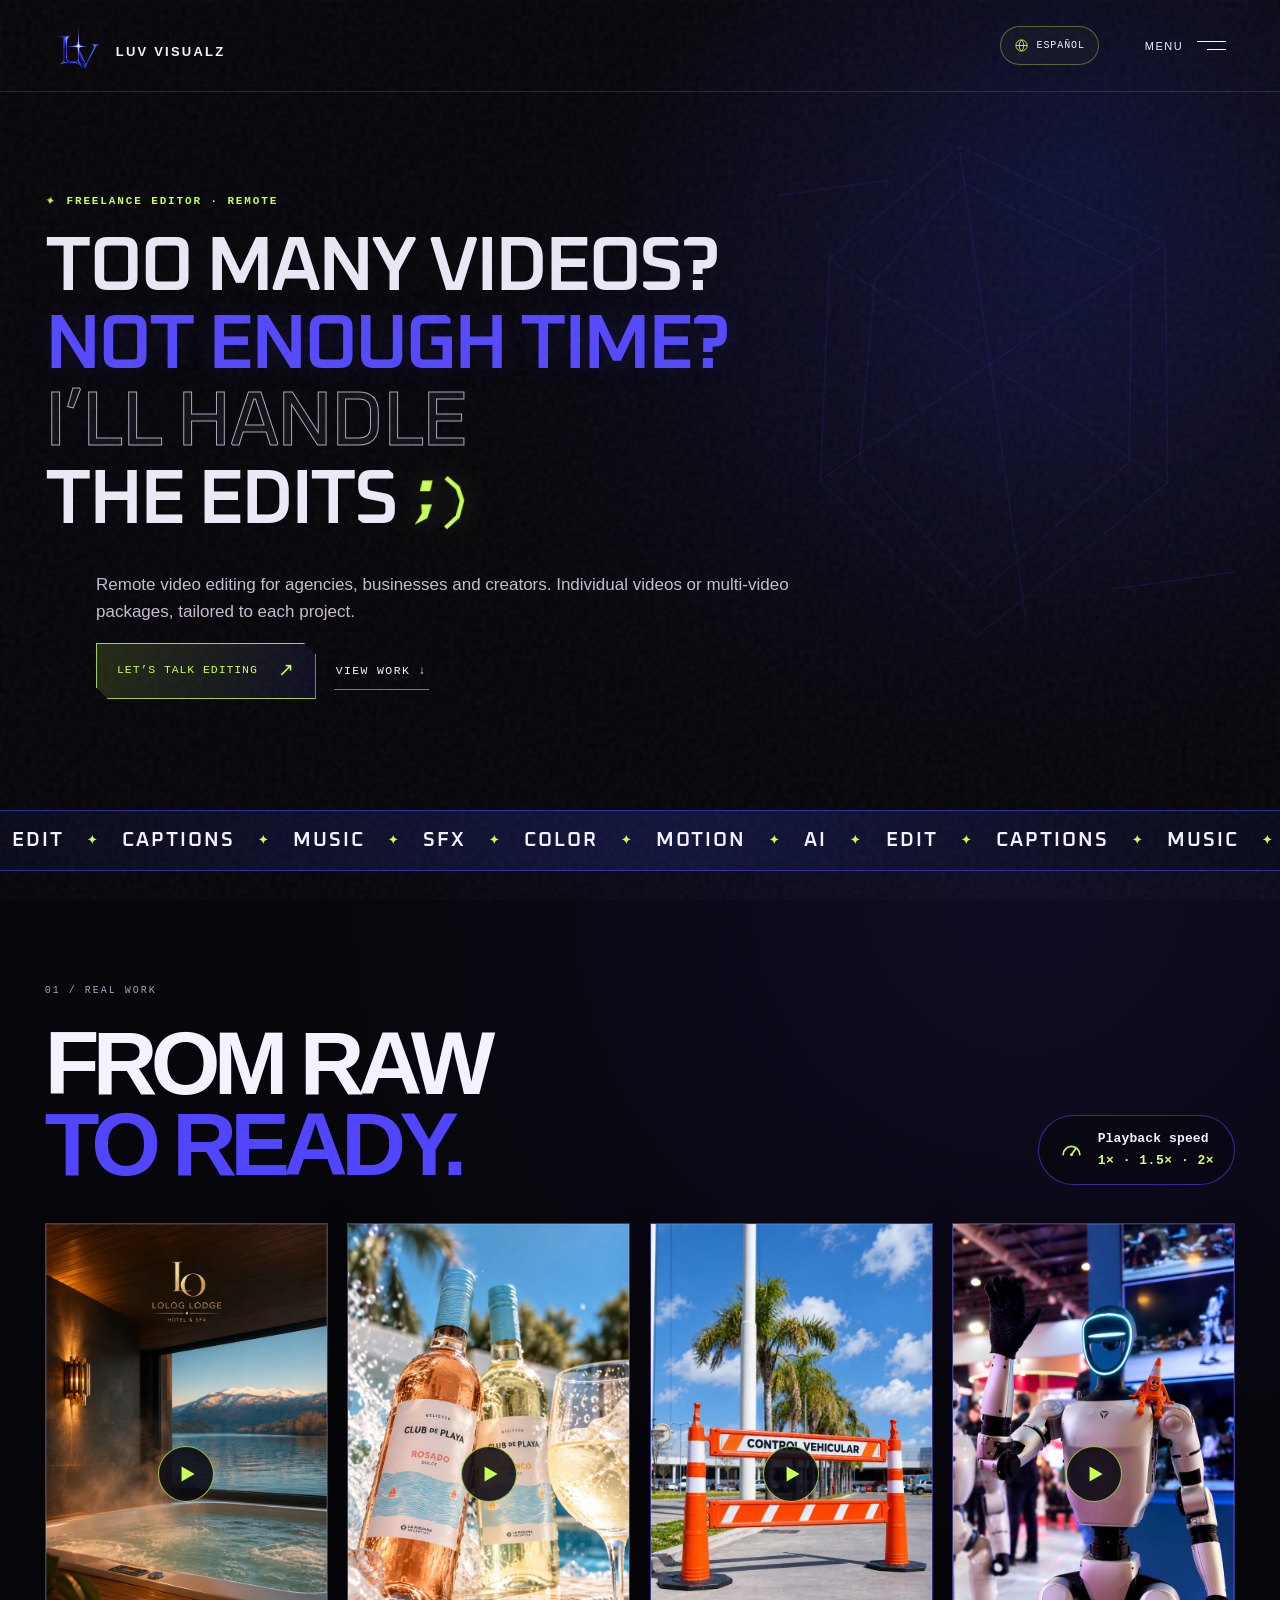
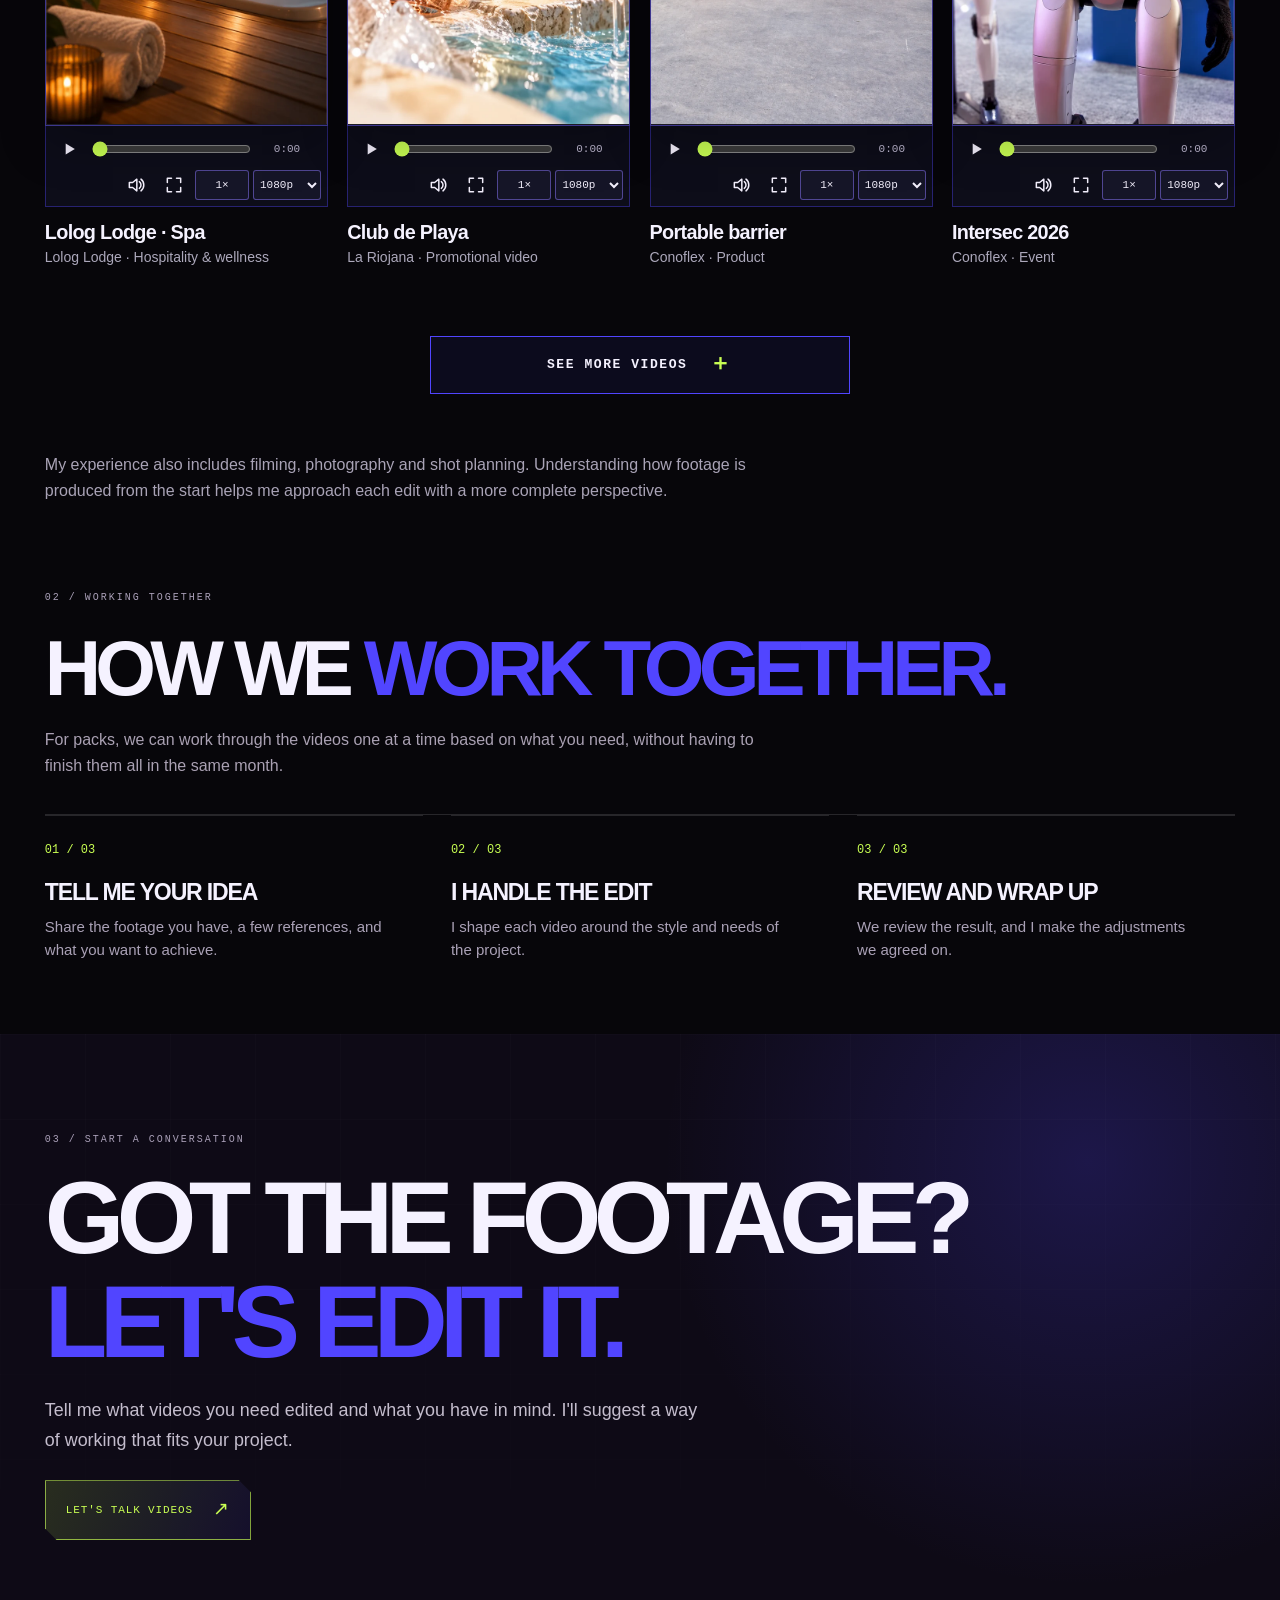
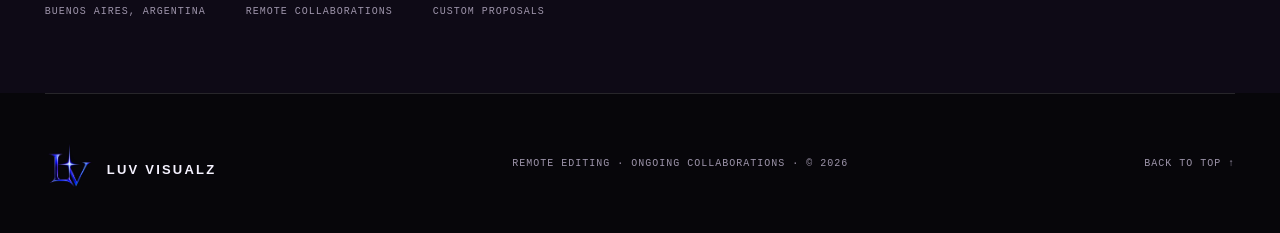
==== commit 43ebd768: "Cycle player speed and reveal header on upward scroll" ====
--- a/en/index.html
+++ b/en/index.html
@@ -1,13 +1,13 @@
 <!DOCTYPE html>
-<html lang="en"><head><meta charset="utf-8"><meta name="viewport" content="width=device-width, initial-scale=1"><meta name="theme-color" content="#07060a"><meta name="color-scheme" content="dark"><meta name="description" content="Remote freelance video editing for agencies, businesses and creators. Individual projects or flexible multi-video packages, tailored to each brief."><meta property="og:type" content="website"><meta property="og:site_name" content="Luv Visualz Edición"><meta property="og:title" content="Luv Visualz | Remote Video Editing"><meta property="og:description" content="Video editing for brands, agencies and creators. Individual projects and flexible video packs."><meta property="og:url" content="https://luvvisualz.github.io/luvvisualz.edit/en/"><meta property="og:image" content="https://luvvisualz.github.io/luvvisualz.edit/assets/social/luvvisualz-edicion-og-en-20261118.jpg"><meta property="og:image:secure_url" content="https://luvvisualz.github.io/luvvisualz.edit/assets/social/luvvisualz-edicion-og-en-20261118.jpg"><meta property="og:image:type" content="image/jpeg"><meta property="og:image:width" content="1200"><meta property="og:image:height" content="630"><meta property="og:image:alt" content="Luv Visualz Remote Video Editing: project covers on a dark ultraviolet background."><meta property="og:locale" content="en_US"><meta name="twitter:card" content="summary_large_image"><meta name="twitter:title" content="Luv Visualz | Remote Video Editing"><meta name="twitter:description" content="Video editing for brands, agencies and creators. Individual projects and flexible video packs."><meta name="twitter:image" content="https://luvvisualz.github.io/luvvisualz.edit/assets/social/luvvisualz-edicion-og-en-20261118.jpg"><link rel="canonical" href="https://luvvisualz.github.io/luvvisualz.edit/en/"><meta name="robots" content="index,follow"><title>Remote Freelance Video Editor | Luv Visualz</title><link rel="stylesheet" href="../assets/style-v7.css"><link rel="stylesheet" href="../assets/logo-overrides.css"><link rel="stylesheet" href="../assets/player-controls.css"><style id="lvz-critical-hero">.hero-wink{display:inline-block;width:.83em;height:.8em;max-width:1em;max-height:1em;vertical-align:middle}.ticker-track{display:flex;flex-flow:row nowrap;white-space:nowrap}.ticker-track>.ticker-group{display:flex;flex:0 0 auto;white-space:nowrap;align-items:center}</style><script defer src="../assets/app.js"></script><link rel="preconnect" href="https://luvvisualz.github.io"><link rel="icon" href="../assets/monograma-lv-neon.png" type="image/png"><script type="application/ld+json">{"@context":"https://schema.org","@type":"ProfessionalService","name":"Luv Visualz","description":"Remote video editing and post-production","areaServed":"Worldwide","address":{"@type":"PostalAddress","addressLocality":"Buenos Aires","addressCountry":"AR"}}</script></head>
+<html lang="en"><head><meta charset="utf-8"><meta name="viewport" content="width=device-width, initial-scale=1"><meta name="theme-color" content="#07060a"><meta name="color-scheme" content="dark"><meta name="description" content="Remote freelance video editing for agencies, businesses and creators. Individual projects or flexible multi-video packages, tailored to each brief."><meta property="og:type" content="website"><meta property="og:site_name" content="Luv Visualz Edición"><meta property="og:title" content="Luv Visualz | Remote Video Editing"><meta property="og:description" content="Video editing for brands, agencies and creators. Individual projects and flexible video packs."><meta property="og:url" content="https://luvvisualz.github.io/luvvisualz.edit/en/"><meta property="og:image" content="https://luvvisualz.github.io/luvvisualz.edit/assets/social/luvvisualz-edicion-og-en-20261118.jpg"><meta property="og:image:secure_url" content="https://luvvisualz.github.io/luvvisualz.edit/assets/social/luvvisualz-edicion-og-en-20261118.jpg"><meta property="og:image:type" content="image/jpeg"><meta property="og:image:width" content="1200"><meta property="og:image:height" content="630"><meta property="og:image:alt" content="Luv Visualz Remote Video Editing: project covers on a dark ultraviolet background."><meta property="og:locale" content="en_US"><meta name="twitter:card" content="summary_large_image"><meta name="twitter:title" content="Luv Visualz | Remote Video Editing"><meta name="twitter:description" content="Video editing for brands, agencies and creators. Individual projects and flexible video packs."><meta name="twitter:image" content="https://luvvisualz.github.io/luvvisualz.edit/assets/social/luvvisualz-edicion-og-en-20261118.jpg"><link rel="canonical" href="https://luvvisualz.github.io/luvvisualz.edit/en/"><meta name="robots" content="index,follow"><title>Remote Freelance Video Editor | Luv Visualz</title><link rel="stylesheet" href="../assets/style-v7.css"><link rel="stylesheet" href="../assets/logo-overrides.css"><link rel="stylesheet" href="../assets/player-controls.css?v=20261118-speed-header"><style id="lvz-critical-hero">.hero-wink{display:inline-block;width:.83em;height:.8em;max-width:1em;max-height:1em;vertical-align:middle}.ticker-track{display:flex;flex-flow:row nowrap;white-space:nowrap}.ticker-track>.ticker-group{display:flex;flex:0 0 auto;white-space:nowrap;align-items:center}</style><script defer src="../assets/app.js?v=20261118-speed-header"></script><link rel="preconnect" href="https://luvvisualz.github.io"><link rel="icon" href="../assets/monograma-lv-neon.png" type="image/png"><script type="application/ld+json">{"@context":"https://schema.org","@type":"ProfessionalService","name":"Luv Visualz","description":"Remote video editing and post-production","areaServed":"Worldwide","address":{"@type":"PostalAddress","addressLocality":"Buenos Aires","addressCountry":"AR"}}</script></head>
 <body><a href="#contenido" class="skip">Skip to content</a><div class="noise" aria-hidden="true"></div>
 <header class="site-header"><a href="#inicio" class="brand" aria-label="Luv Visualz — Home"><span class="brand-mark"><img src="../assets/monograma-lv-neon.png" alt="" onerror="this.style.display='none';this.nextElementSibling.style.display='inline-grid'"><span class="brand-letter" aria-hidden="true" style="display:none">LVZ</span></span><span class="brand-name">LUV VISUALZ</span></a><div class="header-side"><a href="../index.html" hreflang="es" class="lang" aria-label="Ver web en español"><svg viewBox="0 0 24 24" aria-hidden="true"><circle cx="12" cy="12" r="9"/><path d="M3 12h18M12 3c2.5 2.5 3.6 5.5 3.6 9S14.5 18.5 12 21c-2.5-2.5-3.6-5.5-3.6-9S9.5 5.5 12 3Z"/></svg>Español</a><button type="button" data-menu-button aria-label="Open menu" aria-expanded="false" aria-controls="mobile-menu" class="menu-toggle"><span class="label">Menu</span><span class="hamburger" aria-hidden="true"><i></i><i></i></span></button></div></header>
 <div class="menu-scrim" data-menu-scrim></div><aside class="menu-panel" id="mobile-menu" data-menu aria-hidden="true"><div class="menu-top">Navigation / 2026</div><nav class="menu-nav" aria-label="Menu"><a href="#trabajos"><small>01</small>Work<b aria-hidden="true">↗</b></a><a href="#proceso"><small>02</small>Process<b aria-hidden="true">↗</b></a><a href="#contacto"><small>03</small>Contact<b aria-hidden="true">↗</b></a></nav><div class="menu-foot"><span>Video editing · Remote</span><a href="https://wa.me/5491138848176?text=Hi%21%20I%20came%20across%20Luv%20Visualz%20and%20would%20like%20to%20ask%20about%20video%20editing." target="_blank" rel="noopener noreferrer">WhatsApp ↗</a></div></aside>
 <main id="contenido">
 <section class="hero hero-v3" id="inicio"><div class="hero-grid" aria-hidden="true"></div><div class="hero-glow" aria-hidden="true"></div><div class="hero-geometry" aria-hidden="true"><svg viewBox="0 0 460 560" fill="none"><path d="M220 15L425 150L392 405L165 540L22 350L65 115Z"/><path d="M220 55L386 170L354 377L174 495L66 338L110 145Z"/><path d="M220 15V540M22 350L425 150M65 115L392 405"/><path d="M20 40H140M320 510H450"/></svg></div><div class="wrap"><p class="hero-kicker"><span class="hero-kicker-mark" aria-hidden="true">✦</span><span class="hero-kicker-service">FREELANCE EDITOR · REMOTE</span></p><h1 class="hero-heading"><span class="hero-line hero-line--lead">TOO MANY VIDEOS?</span><span class="hero-line hero-line--question">NOT ENOUGH TIME?</span><span class="hero-line hero-line--bridge">I’LL HANDLE</span><span class="hero-line hero-line--answer">THE EDITS<svg class="hero-wink" viewBox="0 0 130 126" width="68" height="66" aria-hidden="true" focusable="false" xmlns="http://www.w3.org/2000/svg"><path d="M25 17H46L43 39H22Z" fill="currentColor"/><path d="M27 66H49L42 94L17 108L30 84Z" fill="currentColor"/><path d="M73 11L99 32L110 58L104 91L81 114" fill="none" stroke="currentColor" stroke-width="9" stroke-linejoin="miter"/></svg><span class="sr-only"> ;)</span></span></h1><div class="hero-bottom"><div class="hero-offer"><p>Remote video editing for agencies, businesses and creators. Individual videos or multi-video packages, tailored to each project.</p><div class="hero-actions"><a class="button" href="https://wa.me/5491138848176?text=Hi%21%20I%20came%20across%20Luv%20Visualz%20and%20would%20like%20to%20ask%20about%20video%20editing." target="_blank" rel="noopener noreferrer">Let’s talk editing<b aria-hidden="true">↗</b></a><a class="text-link" href="#trabajos">View work ↓</a></div></div></div></div></section>
 <div class="ticker-frame" aria-hidden="true"><div class="ticker"><div class="ticker-track"><div class="ticker-group"><span>EDIT</span><i aria-hidden="true">✦</i><span>CAPTIONS</span><i aria-hidden="true">✦</i><span>MUSIC</span><i aria-hidden="true">✦</i><span>SFX</span><i aria-hidden="true">✦</i><span>COLOR</span><i aria-hidden="true">✦</i><span>MOTION</span><i aria-hidden="true">✦</i><span>AI</span><i aria-hidden="true">✦</i></div><div class="ticker-group"><span>EDIT</span><i aria-hidden="true">✦</i><span>CAPTIONS</span><i aria-hidden="true">✦</i><span>MUSIC</span><i aria-hidden="true">✦</i><span>SFX</span><i aria-hidden="true">✦</i><span>COLOR</span><i aria-hidden="true">✦</i><span>MOTION</span><i aria-hidden="true">✦</i><span>AI</span><i aria-hidden="true">✦</i></div><div class="ticker-group"><span>EDIT</span><i aria-hidden="true">✦</i><span>CAPTIONS</span><i aria-hidden="true">✦</i><span>MUSIC</span><i aria-hidden="true">✦</i><span>SFX</span><i aria-hidden="true">✦</i><span>COLOR</span><i aria-hidden="true">✦</i><span>MOTION</span><i aria-hidden="true">✦</i><span>AI</span><i aria-hidden="true">✦</i></div><div class="ticker-group"><span>EDIT</span><i aria-hidden="true">✦</i><span>CAPTIONS</span><i aria-hidden="true">✦</i><span>MUSIC</span><i aria-hidden="true">✦</i><span>SFX</span><i aria-hidden="true">✦</i><span>COLOR</span><i aria-hidden="true">✦</i><span>MOTION</span><i aria-hidden="true">✦</i><span>AI</span><i aria-hidden="true">✦</i></div><div class="ticker-group"><span>EDIT</span><i aria-hidden="true">✦</i><span>CAPTIONS</span><i aria-hidden="true">✦</i><span>MUSIC</span><i aria-hidden="true">✦</i><span>SFX</span><i aria-hidden="true">✦</i><span>COLOR</span><i aria-hidden="true">✦</i><span>MOTION</span><i aria-hidden="true">✦</i><span>AI</span><i aria-hidden="true">✦</i></div><div class="ticker-group"><span>EDIT</span><i aria-hidden="true">✦</i><span>CAPTIONS</span><i aria-hidden="true">✦</i><span>MUSIC</span><i aria-hidden="true">✦</i><span>SFX</span><i aria-hidden="true">✦</i><span>COLOR</span><i aria-hidden="true">✦</i><span>MOTION</span><i aria-hidden="true">✦</i><span>AI</span><i aria-hidden="true">✦</i></div><div class="ticker-group"><span>EDIT</span><i aria-hidden="true">✦</i><span>CAPTIONS</span><i aria-hidden="true">✦</i><span>MUSIC</span><i aria-hidden="true">✦</i><span>SFX</span><i aria-hidden="true">✦</i><span>COLOR</span><i aria-hidden="true">✦</i><span>MOTION</span><i aria-hidden="true">✦</i><span>AI</span><i aria-hidden="true">✦</i></div><div class="ticker-group"><span>EDIT</span><i aria-hidden="true">✦</i><span>CAPTIONS</span><i aria-hidden="true">✦</i><span>MUSIC</span><i aria-hidden="true">✦</i><span>SFX</span><i aria-hidden="true">✦</i><span>COLOR</span><i aria-hidden="true">✦</i><span>MOTION</span><i aria-hidden="true">✦</i><span>AI</span><i aria-hidden="true">✦</i></div><div class="ticker-group"><span>EDIT</span><i aria-hidden="true">✦</i><span>CAPTIONS</span><i aria-hidden="true">✦</i><span>MUSIC</span><i aria-hidden="true">✦</i><span>SFX</span><i aria-hidden="true">✦</i><span>COLOR</span><i aria-hidden="true">✦</i><span>MOTION</span><i aria-hidden="true">✦</i><span>AI</span><i aria-hidden="true">✦</i></div><div class="ticker-group"><span>EDIT</span><i aria-hidden="true">✦</i><span>CAPTIONS</span><i aria-hidden="true">✦</i><span>MUSIC</span><i aria-hidden="true">✦</i><span>SFX</span><i aria-hidden="true">✦</i><span>COLOR</span><i aria-hidden="true">✦</i><span>MOTION</span><i aria-hidden="true">✦</i><span>AI</span><i aria-hidden="true">✦</i></div><div class="ticker-group"><span>EDIT</span><i aria-hidden="true">✦</i><span>CAPTIONS</span><i aria-hidden="true">✦</i><span>MUSIC</span><i aria-hidden="true">✦</i><span>SFX</span><i aria-hidden="true">✦</i><span>COLOR</span><i aria-hidden="true">✦</i><span>MOTION</span><i aria-hidden="true">✦</i><span>AI</span><i aria-hidden="true">✦</i></div><div class="ticker-group"><span>EDIT</span><i aria-hidden="true">✦</i><span>CAPTIONS</span><i aria-hidden="true">✦</i><span>MUSIC</span><i aria-hidden="true">✦</i><span>SFX</span><i aria-hidden="true">✦</i><span>COLOR</span><i aria-hidden="true">✦</i><span>MOTION</span><i aria-hidden="true">✦</i><span>AI</span><i aria-hidden="true">✦</i></div><div class="ticker-group"><span>EDIT</span><i aria-hidden="true">✦</i><span>CAPTIONS</span><i aria-hidden="true">✦</i><span>MUSIC</span><i aria-hidden="true">✦</i><span>SFX</span><i aria-hidden="true">✦</i><span>COLOR</span><i aria-hidden="true">✦</i><span>MOTION</span><i aria-hidden="true">✦</i><span>AI</span><i aria-hidden="true">✦</i></div><div class="ticker-group"><span>EDIT</span><i aria-hidden="true">✦</i><span>CAPTIONS</span><i aria-hidden="true">✦</i><span>MUSIC</span><i aria-hidden="true">✦</i><span>SFX</span><i aria-hidden="true">✦</i><span>COLOR</span><i aria-hidden="true">✦</i><span>MOTION</span><i aria-hidden="true">✦</i><span>AI</span><i aria-hidden="true">✦</i></div><div class="ticker-group"><span>EDIT</span><i aria-hidden="true">✦</i><span>CAPTIONS</span><i aria-hidden="true">✦</i><span>MUSIC</span><i aria-hidden="true">✦</i><span>SFX</span><i aria-hidden="true">✦</i><span>COLOR</span><i aria-hidden="true">✦</i><span>MOTION</span><i aria-hidden="true">✦</i><span>AI</span><i aria-hidden="true">✦</i></div><div class="ticker-group"><span>EDIT</span><i aria-hidden="true">✦</i><span>CAPTIONS</span><i aria-hidden="true">✦</i><span>MUSIC</span><i aria-hidden="true">✦</i><span>SFX</span><i aria-hidden="true">✦</i><span>COLOR</span><i aria-hidden="true">✦</i><span>MOTION</span><i aria-hidden="true">✦</i><span>AI</span><i aria-hidden="true">✦</i></div><div class="ticker-group"><span>EDIT</span><i aria-hidden="true">✦</i><span>CAPTIONS</span><i aria-hidden="true">✦</i><span>MUSIC</span><i aria-hidden="true">✦</i><span>SFX</span><i aria-hidden="true">✦</i><span>COLOR</span><i aria-hidden="true">✦</i><span>MOTION</span><i aria-hidden="true">✦</i><span>AI</span><i aria-hidden="true">✦</i></div><div class="ticker-group"><span>EDIT</span><i aria-hidden="true">✦</i><span>CAPTIONS</span><i aria-hidden="true">✦</i><span>MUSIC</span><i aria-hidden="true">✦</i><span>SFX</span><i aria-hidden="true">✦</i><span>COLOR</span><i aria-hidden="true">✦</i><span>MOTION</span><i aria-hidden="true">✦</i><span>AI</span><i aria-hidden="true">✦</i></div><div class="ticker-group"><span>EDIT</span><i aria-hidden="true">✦</i><span>CAPTIONS</span><i aria-hidden="true">✦</i><span>MUSIC</span><i aria-hidden="true">✦</i><span>SFX</span><i aria-hidden="true">✦</i><span>COLOR</span><i aria-hidden="true">✦</i><span>MOTION</span><i aria-hidden="true">✦</i><span>AI</span><i aria-hidden="true">✦</i></div><div class="ticker-group"><span>EDIT</span><i aria-hidden="true">✦</i><span>CAPTIONS</span><i aria-hidden="true">✦</i><span>MUSIC</span><i aria-hidden="true">✦</i><span>SFX</span><i aria-hidden="true">✦</i><span>COLOR</span><i aria-hidden="true">✦</i><span>MOTION</span><i aria-hidden="true">✦</i><span>AI</span><i aria-hidden="true">✦</i></div></div></div></div>
-<section class="section work" id="trabajos"><div class="wrap"><div class="section-heading reveal"><div><p class="kicker">01 / Real work</p><h2>FROM RAW<br><span>TO READY.</span></h2></div><div class="work-speed-indicator"><svg viewBox="0 0 24 24" aria-hidden="true" focusable="false"><path d="M4 17a8 8 0 0 1 16 0M12 17l4-6" fill="none" stroke="currentColor" stroke-width="1.6" stroke-linecap="round" stroke-linejoin="round"/><circle cx="12" cy="17" r="1.4" fill="currentColor"/></svg><div><span>Playback speed</span><small>1× · 1.5× · 2×</small></div></div></div><div class="work-grid"><article class="work-card reveal"><div class="video-player has-quality" data-player><div class="work-frame"><video playsinline preload="none" poster="../assets/media/covers/lolog-spa-definitiva-20261113.webp" src="../assets/media/lolog-lodge/spa.mp4" aria-label="Play video: Lolog Lodge · Spa"></video><button type="button" data-cover-play aria-label="Play video: Lolog Lodge · Spa" title="Play video: Lolog Lodge · Spa"><svg viewBox="0 0 24 24" aria-hidden="true" focusable="false"><path d="M7 5 19 12 7 19Z" fill="currentColor"/></svg></button></div><div class="video-controls"><button type="button" data-play aria-label="Play video: Lolog Lodge · Spa" aria-pressed="false"><svg viewBox="0 0 24 24" aria-hidden="true" focusable="false" data-play-icon="play"><path d="M8 5.5 19 12 8 18.5Z" fill="currentColor"/></svg><svg viewBox="0 0 24 24" aria-hidden="true" focusable="false" data-play-icon="pause"><path d="M7 5h3v14H7zm7 0h3v14h-3z" fill="currentColor"/></svg></button><input type="range" data-seek min="0" max="1000" value="0" aria-label="Video progress"><output data-time>0:00</output><span class="volume-control"><button type="button" data-mute data-volume-state="high" aria-label="Mute video"><svg viewBox="0 0 24 24" aria-hidden="true" focusable="false" data-sound-icon="high"><path d="M4 9v6h4l5 4V5L8 9H4Z" fill="none" stroke="currentColor" stroke-width="1.8" stroke-linejoin="round"/><path d="M16 8a5 5 0 0 1 0 8m2-11a9 9 0 0 1 0 14" fill="none" stroke="currentColor" stroke-width="1.8" stroke-linecap="round"/></svg><svg viewBox="0 0 24 24" aria-hidden="true" focusable="false" data-sound-icon="low"><path d="M4 9v6h4l5 4V5L8 9H4Z" fill="none" stroke="currentColor" stroke-width="1.8" stroke-linejoin="round"/><path d="M16 8a5 5 0 0 1 0 8" fill="none" stroke="currentColor" stroke-width="1.8" stroke-linecap="round"/></svg><svg viewBox="0 0 24 24" aria-hidden="true" focusable="false" data-sound-icon="muted"><path d="M4 9v6h4l5 4V5L8 9H4Z" fill="none" stroke="currentColor" stroke-width="1.8" stroke-linejoin="round"/><path d="m16 9 5 6m0-6-5 6" fill="none" stroke="currentColor" stroke-width="1.8" stroke-linecap="round"/></svg></button><input type="range" data-volume min="0" max="100" value="100" aria-label="Volume"></span><button type="button" data-fullscreen aria-label="Full screen"><svg viewBox="0 0 24 24" aria-hidden="true" focusable="false"><path d="M4 9V4h5m6 0h5v5M4 15v5h5m6 0h5v-5" fill="none" stroke="currentColor" stroke-width="1.8" stroke-linecap="round" stroke-linejoin="round"/></svg></button><select data-speed aria-label="Playback speed"><option value="1" selected>1×</option><option value="1.5">1.5×</option><option value="2">2×</option></select><select data-quality aria-label="Video quality"><option value="720" data-src="../assets/media/lolog-lodge/spa-720.mp4">720p</option><option value="1080" data-src="../assets/media/lolog-lodge/spa.mp4" selected>1080p</option></select></div></div><h3>Lolog Lodge · Spa</h3><p>Lolog Lodge · Hospitality &amp; wellness</p></article><article class="work-card reveal"><div class="video-player has-quality" data-player><div class="work-frame"><video playsinline preload="none" poster="../assets/media/covers/club-de-playa-la-riojana-definitiva.webp" src="../assets/media/la-riojana/club-de-playa-la-riojana.mp4" aria-label="Play video: Club de Playa"></video><button type="button" data-cover-play aria-label="Play video: Club de Playa" title="Play video: Club de Playa"><svg viewBox="0 0 24 24" aria-hidden="true" focusable="false"><path d="M7 5 19 12 7 19Z" fill="currentColor"/></svg></button></div><div class="video-controls"><button type="button" data-play aria-label="Play video: Club de Playa" aria-pressed="false"><svg viewBox="0 0 24 24" aria-hidden="true" focusable="false" data-play-icon="play"><path d="M8 5.5 19 12 8 18.5Z" fill="currentColor"/></svg><svg viewBox="0 0 24 24" aria-hidden="true" focusable="false" data-play-icon="pause"><path d="M7 5h3v14H7zm7 0h3v14h-3z" fill="currentColor"/></svg></button><input type="range" data-seek min="0" max="1000" value="0" aria-label="Video progress"><output data-time>0:00</output><span class="volume-control"><button type="button" data-mute data-volume-state="high" aria-label="Mute video"><svg viewBox="0 0 24 24" aria-hidden="true" focusable="false" data-sound-icon="high"><path d="M4 9v6h4l5 4V5L8 9H4Z" fill="none" stroke="currentColor" stroke-width="1.8" stroke-linejoin="round"/><path d="M16 8a5 5 0 0 1 0 8m2-11a9 9 0 0 1 0 14" fill="none" stroke="currentColor" stroke-width="1.8" stroke-linecap="round"/></svg><svg viewBox="0 0 24 24" aria-hidden="true" focusable="false" data-sound-icon="low"><path d="M4 9v6h4l5 4V5L8 9H4Z" fill="none" stroke="currentColor" stroke-width="1.8" stroke-linejoin="round"/><path d="M16 8a5 5 0 0 1 0 8" fill="none" stroke="currentColor" stroke-width="1.8" stroke-linecap="round"/></svg><svg viewBox="0 0 24 24" aria-hidden="true" focusable="false" data-sound-icon="muted"><path d="M4 9v6h4l5 4V5L8 9H4Z" fill="none" stroke="currentColor" stroke-width="1.8" stroke-linejoin="round"/><path d="m16 9 5 6m0-6-5 6" fill="none" stroke="currentColor" stroke-width="1.8" stroke-linecap="round"/></svg></button><input type="range" data-volume min="0" max="100" value="100" aria-label="Volume"></span><button type="button" data-fullscreen aria-label="Full screen"><svg viewBox="0 0 24 24" aria-hidden="true" focusable="false"><path d="M4 9V4h5m6 0h5v5M4 15v5h5m6 0h5v-5" fill="none" stroke="currentColor" stroke-width="1.8" stroke-linecap="round" stroke-linejoin="round"/></svg></button><select data-speed aria-label="Playback speed"><option value="1" selected>1×</option><option value="1.5">1.5×</option><option value="2">2×</option></select><select data-quality aria-label="Video quality"><option value="720" data-src="../assets/media/la-riojana/club-de-playa-la-riojana-720.mp4">720p</option><option value="1080" data-src="../assets/media/la-riojana/club-de-playa-la-riojana.mp4" selected>1080p</option></select></div></div><h3>Club de Playa</h3><p>La Riojana · Promotional video</p></article><article class="work-card reveal"><div class="video-player has-quality" data-player><div class="work-frame"><video playsinline preload="none" poster="../assets/media/covers/valla-portatil-final.webp" src="../assets/media/valla-portatil/valla-1080.mp4" aria-label="Play video: Portable barrier"></video><button type="button" data-cover-play aria-label="Play video: Portable barrier" title="Play video: Portable barrier"><svg viewBox="0 0 24 24" aria-hidden="true" focusable="false"><path d="M7 5 19 12 7 19Z" fill="currentColor"/></svg></button></div><div class="video-controls"><button type="button" data-play aria-label="Play video: Portable barrier" aria-pressed="false"><svg viewBox="0 0 24 24" aria-hidden="true" focusable="false" data-play-icon="play"><path d="M8 5.5 19 12 8 18.5Z" fill="currentColor"/></svg><svg viewBox="0 0 24 24" aria-hidden="true" focusable="false" data-play-icon="pause"><path d="M7 5h3v14H7zm7 0h3v14h-3z" fill="currentColor"/></svg></button><input type="range" data-seek min="0" max="1000" value="0" aria-label="Video progress"><output data-time>0:00</output><span class="volume-control"><button type="button" data-mute data-volume-state="high" aria-label="Mute video"><svg viewBox="0 0 24 24" aria-hidden="true" focusable="false" data-sound-icon="high"><path d="M4 9v6h4l5 4V5L8 9H4Z" fill="none" stroke="currentColor" stroke-width="1.8" stroke-linejoin="round"/><path d="M16 8a5 5 0 0 1 0 8m2-11a9 9 0 0 1 0 14" fill="none" stroke="currentColor" stroke-width="1.8" stroke-linecap="round"/></svg><svg viewBox="0 0 24 24" aria-hidden="true" focusable="false" data-sound-icon="low"><path d="M4 9v6h4l5 4V5L8 9H4Z" fill="none" stroke="currentColor" stroke-width="1.8" stroke-linejoin="round"/><path d="M16 8a5 5 0 0 1 0 8" fill="none" stroke="currentColor" stroke-width="1.8" stroke-linecap="round"/></svg><svg viewBox="0 0 24 24" aria-hidden="true" focusable="false" data-sound-icon="muted"><path d="M4 9v6h4l5 4V5L8 9H4Z" fill="none" stroke="currentColor" stroke-width="1.8" stroke-linejoin="round"/><path d="m16 9 5 6m0-6-5 6" fill="none" stroke="currentColor" stroke-width="1.8" stroke-linecap="round"/></svg></button><input type="range" data-volume min="0" max="100" value="100" aria-label="Volume"></span><button type="button" data-fullscreen aria-label="Full screen"><svg viewBox="0 0 24 24" aria-hidden="true" focusable="false"><path d="M4 9V4h5m6 0h5v5M4 15v5h5m6 0h5v-5" fill="none" stroke="currentColor" stroke-width="1.8" stroke-linecap="round" stroke-linejoin="round"/></svg></button><select data-speed aria-label="Playback speed"><option value="1" selected>1×</option><option value="1.5">1.5×</option><option value="2">2×</option></select><select data-quality aria-label="Video quality"><option value="720" data-src="../assets/media/valla-portatil/valla-720.mp4">720p</option><option value="1080" data-src="../assets/media/valla-portatil/valla-1080.mp4" selected>1080p</option></select></div></div><h3>Portable barrier</h3><p>Conoflex · Product</p></article><article class="work-card reveal"><div class="video-player has-quality" data-player><div class="work-frame"><video playsinline preload="none" poster="../assets/media/covers/intersec-final.webp" src="../assets/media/intersec/intersec-1080.mp4" aria-label="Play video: Intersec 2026"></video><button type="button" data-cover-play aria-label="Play video: Intersec 2026" title="Play video: Intersec 2026"><svg viewBox="0 0 24 24" aria-hidden="true" focusable="false"><path d="M7 5 19 12 7 19Z" fill="currentColor"/></svg></button></div><div class="video-controls"><button type="button" data-play aria-label="Play video: Intersec 2026" aria-pressed="false"><svg viewBox="0 0 24 24" aria-hidden="true" focusable="false" data-play-icon="play"><path d="M8 5.5 19 12 8 18.5Z" fill="currentColor"/></svg><svg viewBox="0 0 24 24" aria-hidden="true" focusable="false" data-play-icon="pause"><path d="M7 5h3v14H7zm7 0h3v14h-3z" fill="currentColor"/></svg></button><input type="range" data-seek min="0" max="1000" value="0" aria-label="Video progress"><output data-time>0:00</output><span class="volume-control"><button type="button" data-mute data-volume-state="high" aria-label="Mute video"><svg viewBox="0 0 24 24" aria-hidden="true" focusable="false" data-sound-icon="high"><path d="M4 9v6h4l5 4V5L8 9H4Z" fill="none" stroke="currentColor" stroke-width="1.8" stroke-linejoin="round"/><path d="M16 8a5 5 0 0 1 0 8m2-11a9 9 0 0 1 0 14" fill="none" stroke="currentColor" stroke-width="1.8" stroke-linecap="round"/></svg><svg viewBox="0 0 24 24" aria-hidden="true" focusable="false" data-sound-icon="low"><path d="M4 9v6h4l5 4V5L8 9H4Z" fill="none" stroke="currentColor" stroke-width="1.8" stroke-linejoin="round"/><path d="M16 8a5 5 0 0 1 0 8" fill="none" stroke="currentColor" stroke-width="1.8" stroke-linecap="round"/></svg><svg viewBox="0 0 24 24" aria-hidden="true" focusable="false" data-sound-icon="muted"><path d="M4 9v6h4l5 4V5L8 9H4Z" fill="none" stroke="currentColor" stroke-width="1.8" stroke-linejoin="round"/><path d="m16 9 5 6m0-6-5 6" fill="none" stroke="currentColor" stroke-width="1.8" stroke-linecap="round"/></svg></button><input type="range" data-volume min="0" max="100" value="100" aria-label="Volume"></span><button type="button" data-fullscreen aria-label="Full screen"><svg viewBox="0 0 24 24" aria-hidden="true" focusable="false"><path d="M4 9V4h5m6 0h5v5M4 15v5h5m6 0h5v-5" fill="none" stroke="currentColor" stroke-width="1.8" stroke-linecap="round" stroke-linejoin="round"/></svg></button><select data-speed aria-label="Playback speed"><option value="1" selected>1×</option><option value="1.5">1.5×</option><option value="2">2×</option></select><select data-quality aria-label="Video quality"><option value="720" data-src="../assets/media/intersec/intersec-720.mp4">720p</option><option value="1080" data-src="../assets/media/intersec/intersec-1080.mp4" selected>1080p</option></select></div></div><h3>Intersec 2026</h3><p>Conoflex · Event</p></article></div></div></section>
-<section class="more-work wrap" aria-label="More work"><details><summary>SEE MORE VIDEOS <span aria-hidden="true">＋</span></summary><div class="more-work-panel"><article class="work-card"><div class="video-player has-quality" data-player><div class="work-frame"><video playsinline preload="none" poster="../assets/media/covers/lolog-hotel-definitiva-20261113.webp" src="../assets/media/lolog-lodge/hotel-boutique.mp4" aria-label="Play video: Lolog Lodge · Boutique Hotel"></video><button type="button" data-cover-play aria-label="Play video: Lolog Lodge · Boutique Hotel" title="Play video: Lolog Lodge · Boutique Hotel"><svg viewBox="0 0 24 24" aria-hidden="true" focusable="false"><path d="M7 5 19 12 7 19Z" fill="currentColor"/></svg></button></div><div class="video-controls"><button type="button" data-play aria-label="Play video: Lolog Lodge · Boutique Hotel" aria-pressed="false"><svg viewBox="0 0 24 24" aria-hidden="true" focusable="false" data-play-icon="play"><path d="M8 5.5 19 12 8 18.5Z" fill="currentColor"/></svg><svg viewBox="0 0 24 24" aria-hidden="true" focusable="false" data-play-icon="pause"><path d="M7 5h3v14H7zm7 0h3v14h-3z" fill="currentColor"/></svg></button><input type="range" data-seek min="0" max="1000" value="0" aria-label="Video progress"><output data-time>0:00</output><span class="volume-control"><button type="button" data-mute data-volume-state="high" aria-label="Mute video"><svg viewBox="0 0 24 24" aria-hidden="true" focusable="false" data-sound-icon="high"><path d="M4 9v6h4l5 4V5L8 9H4Z" fill="none" stroke="currentColor" stroke-width="1.8" stroke-linejoin="round"/><path d="M16 8a5 5 0 0 1 0 8m2-11a9 9 0 0 1 0 14" fill="none" stroke="currentColor" stroke-width="1.8" stroke-linecap="round"/></svg><svg viewBox="0 0 24 24" aria-hidden="true" focusable="false" data-sound-icon="low"><path d="M4 9v6h4l5 4V5L8 9H4Z" fill="none" stroke="currentColor" stroke-width="1.8" stroke-linejoin="round"/><path d="M16 8a5 5 0 0 1 0 8" fill="none" stroke="currentColor" stroke-width="1.8" stroke-linecap="round"/></svg><svg viewBox="0 0 24 24" aria-hidden="true" focusable="false" data-sound-icon="muted"><path d="M4 9v6h4l5 4V5L8 9H4Z" fill="none" stroke="currentColor" stroke-width="1.8" stroke-linejoin="round"/><path d="m16 9 5 6m0-6-5 6" fill="none" stroke="currentColor" stroke-width="1.8" stroke-linecap="round"/></svg></button><input type="range" data-volume min="0" max="100" value="100" aria-label="Volume"></span><button type="button" data-fullscreen aria-label="Full screen"><svg viewBox="0 0 24 24" aria-hidden="true" focusable="false"><path d="M4 9V4h5m6 0h5v5M4 15v5h5m6 0h5v-5" fill="none" stroke="currentColor" stroke-width="1.8" stroke-linecap="round" stroke-linejoin="round"/></svg></button><select data-speed aria-label="Playback speed"><option value="1" selected>1×</option><option value="1.5">1.5×</option><option value="2">2×</option></select><select data-quality aria-label="Video quality"><option value="720" data-src="../assets/media/lolog-lodge/hotel-boutique-720.mp4">720p</option><option value="1080" data-src="../assets/media/lolog-lodge/hotel-boutique.mp4" selected>1080p</option></select></div></div><h3>Lolog Lodge · Boutique Hotel</h3><p>Lolog Lodge · Promotional video</p></article><article class="work-card"><div class="video-player has-quality" data-player><div class="work-frame"><video playsinline preload="none" poster="../assets/media/covers/lupart-final.webp" src="https://luvvisualz.github.io/work/lupart/videos/mundial-2026-hangcha.mp4" aria-label="Play video: Hangcha Forklifts"></video><button type="button" data-cover-play aria-label="Play video: Hangcha Forklifts" title="Play video: Hangcha Forklifts"><svg viewBox="0 0 24 24" aria-hidden="true" focusable="false"><path d="M7 5 19 12 7 19Z" fill="currentColor"/></svg></button></div><div class="video-controls"><button type="button" data-play aria-label="Play video: Hangcha Forklifts" aria-pressed="false"><svg viewBox="0 0 24 24" aria-hidden="true" focusable="false" data-play-icon="play"><path d="M8 5.5 19 12 8 18.5Z" fill="currentColor"/></svg><svg viewBox="0 0 24 24" aria-hidden="true" focusable="false" data-play-icon="pause"><path d="M7 5h3v14H7zm7 0h3v14h-3z" fill="currentColor"/></svg></button><input type="range" data-seek min="0" max="1000" value="0" aria-label="Video progress"><output data-time>0:00</output><span class="volume-control"><button type="button" data-mute data-volume-state="high" aria-label="Mute video"><svg viewBox="0 0 24 24" aria-hidden="true" focusable="false" data-sound-icon="high"><path d="M4 9v6h4l5 4V5L8 9H4Z" fill="none" stroke="currentColor" stroke-width="1.8" stroke-linejoin="round"/><path d="M16 8a5 5 0 0 1 0 8m2-11a9 9 0 0 1 0 14" fill="none" stroke="currentColor" stroke-width="1.8" stroke-linecap="round"/></svg><svg viewBox="0 0 24 24" aria-hidden="true" focusable="false" data-sound-icon="low"><path d="M4 9v6h4l5 4V5L8 9H4Z" fill="none" stroke="currentColor" stroke-width="1.8" stroke-linejoin="round"/><path d="M16 8a5 5 0 0 1 0 8" fill="none" stroke="currentColor" stroke-width="1.8" stroke-linecap="round"/></svg><svg viewBox="0 0 24 24" aria-hidden="true" focusable="false" data-sound-icon="muted"><path d="M4 9v6h4l5 4V5L8 9H4Z" fill="none" stroke="currentColor" stroke-width="1.8" stroke-linejoin="round"/><path d="m16 9 5 6m0-6-5 6" fill="none" stroke="currentColor" stroke-width="1.8" stroke-linecap="round"/></svg></button><input type="range" data-volume min="0" max="100" value="100" aria-label="Volume"></span><button type="button" data-fullscreen aria-label="Full screen"><svg viewBox="0 0 24 24" aria-hidden="true" focusable="false"><path d="M4 9V4h5m6 0h5v5M4 15v5h5m6 0h5v-5" fill="none" stroke="currentColor" stroke-width="1.8" stroke-linecap="round" stroke-linejoin="round"/></svg></button><select data-speed aria-label="Playback speed"><option value="1" selected>1×</option><option value="1.5">1.5×</option><option value="2">2×</option></select><select data-quality aria-label="Video quality"><option value="720" data-src="../assets/media/lupart/mundial-2026-hangcha-720.mp4">720p</option><option value="1080" data-src="https://luvvisualz.github.io/work/lupart/videos/mundial-2026-hangcha.mp4" selected>1080p</option></select></div></div><h3>Hangcha Forklifts</h3><p>Lupart · World Cup promotion</p></article><article class="work-card"><div class="video-player has-quality" data-player><div class="work-frame"><video playsinline preload="none" poster="../assets/media/covers/vios-marriott-la-riojana-definitiva.webp" src="../assets/media/la-riojana/vios-marriott-la-riojana.mp4" aria-label="Play video: VIOS · Marriott Hotel"></video><button type="button" data-cover-play aria-label="Play video: VIOS · Marriott Hotel" title="Play video: VIOS · Marriott Hotel"><svg viewBox="0 0 24 24" aria-hidden="true" focusable="false"><path d="M7 5 19 12 7 19Z" fill="currentColor"/></svg></button></div><div class="video-controls"><button type="button" data-play aria-label="Play video: VIOS · Marriott Hotel" aria-pressed="false"><svg viewBox="0 0 24 24" aria-hidden="true" focusable="false" data-play-icon="play"><path d="M8 5.5 19 12 8 18.5Z" fill="currentColor"/></svg><svg viewBox="0 0 24 24" aria-hidden="true" focusable="false" data-play-icon="pause"><path d="M7 5h3v14H7zm7 0h3v14h-3z" fill="currentColor"/></svg></button><input type="range" data-seek min="0" max="1000" value="0" aria-label="Video progress"><output data-time>0:00</output><span class="volume-control"><button type="button" data-mute data-volume-state="high" aria-label="Mute video"><svg viewBox="0 0 24 24" aria-hidden="true" focusable="false" data-sound-icon="high"><path d="M4 9v6h4l5 4V5L8 9H4Z" fill="none" stroke="currentColor" stroke-width="1.8" stroke-linejoin="round"/><path d="M16 8a5 5 0 0 1 0 8m2-11a9 9 0 0 1 0 14" fill="none" stroke="currentColor" stroke-width="1.8" stroke-linecap="round"/></svg><svg viewBox="0 0 24 24" aria-hidden="true" focusable="false" data-sound-icon="low"><path d="M4 9v6h4l5 4V5L8 9H4Z" fill="none" stroke="currentColor" stroke-width="1.8" stroke-linejoin="round"/><path d="M16 8a5 5 0 0 1 0 8" fill="none" stroke="currentColor" stroke-width="1.8" stroke-linecap="round"/></svg><svg viewBox="0 0 24 24" aria-hidden="true" focusable="false" data-sound-icon="muted"><path d="M4 9v6h4l5 4V5L8 9H4Z" fill="none" stroke="currentColor" stroke-width="1.8" stroke-linejoin="round"/><path d="m16 9 5 6m0-6-5 6" fill="none" stroke="currentColor" stroke-width="1.8" stroke-linecap="round"/></svg></button><input type="range" data-volume min="0" max="100" value="100" aria-label="Volume"></span><button type="button" data-fullscreen aria-label="Full screen"><svg viewBox="0 0 24 24" aria-hidden="true" focusable="false"><path d="M4 9V4h5m6 0h5v5M4 15v5h5m6 0h5v-5" fill="none" stroke="currentColor" stroke-width="1.8" stroke-linecap="round" stroke-linejoin="round"/></svg></button><select data-speed aria-label="Playback speed"><option value="1" selected>1×</option><option value="1.5">1.5×</option><option value="2">2×</option></select><select data-quality aria-label="Video quality"><option value="720" data-src="../assets/media/la-riojana/vios-marriott-la-riojana-720.mp4">720p</option><option value="1080" data-src="../assets/media/la-riojana/vios-marriott-la-riojana.mp4" selected>1080p</option></select></div></div><h3>VIOS · Marriott Hotel</h3><p>La Riojana · Organic wine fair</p></article><article class="work-card"><div class="video-player has-quality" data-player><div class="work-frame"><video playsinline preload="none" poster="../assets/media/covers/bienestar-final.webp" src="https://luvvisualz.github.io/work/bienestar/videos/silla-e60-hd.mp4" aria-label="Play video: Smart Lite E60"></video><button type="button" data-cover-play aria-label="Play video: Smart Lite E60" title="Play video: Smart Lite E60"><svg viewBox="0 0 24 24" aria-hidden="true" focusable="false"><path d="M7 5 19 12 7 19Z" fill="currentColor"/></svg></button></div><div class="video-controls"><button type="button" data-play aria-label="Play video: Smart Lite E60" aria-pressed="false"><svg viewBox="0 0 24 24" aria-hidden="true" focusable="false" data-play-icon="play"><path d="M8 5.5 19 12 8 18.5Z" fill="currentColor"/></svg><svg viewBox="0 0 24 24" aria-hidden="true" focusable="false" data-play-icon="pause"><path d="M7 5h3v14H7zm7 0h3v14h-3z" fill="currentColor"/></svg></button><input type="range" data-seek min="0" max="1000" value="0" aria-label="Video progress"><output data-time>0:00</output><span class="volume-control"><button type="button" data-mute data-volume-state="high" aria-label="Mute video"><svg viewBox="0 0 24 24" aria-hidden="true" focusable="false" data-sound-icon="high"><path d="M4 9v6h4l5 4V5L8 9H4Z" fill="none" stroke="currentColor" stroke-width="1.8" stroke-linejoin="round"/><path d="M16 8a5 5 0 0 1 0 8m2-11a9 9 0 0 1 0 14" fill="none" stroke="currentColor" stroke-width="1.8" stroke-linecap="round"/></svg><svg viewBox="0 0 24 24" aria-hidden="true" focusable="false" data-sound-icon="low"><path d="M4 9v6h4l5 4V5L8 9H4Z" fill="none" stroke="currentColor" stroke-width="1.8" stroke-linejoin="round"/><path d="M16 8a5 5 0 0 1 0 8" fill="none" stroke="currentColor" stroke-width="1.8" stroke-linecap="round"/></svg><svg viewBox="0 0 24 24" aria-hidden="true" focusable="false" data-sound-icon="muted"><path d="M4 9v6h4l5 4V5L8 9H4Z" fill="none" stroke="currentColor" stroke-width="1.8" stroke-linejoin="round"/><path d="m16 9 5 6m0-6-5 6" fill="none" stroke="currentColor" stroke-width="1.8" stroke-linecap="round"/></svg></button><input type="range" data-volume min="0" max="100" value="100" aria-label="Volume"></span><button type="button" data-fullscreen aria-label="Full screen"><svg viewBox="0 0 24 24" aria-hidden="true" focusable="false"><path d="M4 9V4h5m6 0h5v5M4 15v5h5m6 0h5v-5" fill="none" stroke="currentColor" stroke-width="1.8" stroke-linecap="round" stroke-linejoin="round"/></svg></button><select data-speed aria-label="Playback speed"><option value="1" selected>1×</option><option value="1.5">1.5×</option><option value="2">2×</option></select><select data-quality aria-label="Video quality"><option value="720" data-src="../assets/media/bienestar/silla-e60-hd-720.mp4">720p</option><option value="1080" data-src="https://luvvisualz.github.io/work/bienestar/videos/silla-e60-hd.mp4" selected>1080p</option></select></div></div><h3>Smart Lite E60</h3><p>Bienestar y Soluciones · Product</p></article></div></details><p class="portfolio-note">My experience also includes filming, photography and shot planning. Understanding how footage is produced from the start helps me approach each edit with a more complete perspective.</p></section>
+<section class="section work" id="trabajos"><div class="wrap"><div class="section-heading reveal"><div><p class="kicker">01 / Real work</p><h2>FROM RAW<br><span>TO READY.</span></h2></div><div class="work-speed-indicator"><svg viewBox="0 0 24 24" aria-hidden="true" focusable="false"><path d="M4 17a8 8 0 0 1 16 0M12 17l4-6" fill="none" stroke="currentColor" stroke-width="1.6" stroke-linecap="round" stroke-linejoin="round"/><circle cx="12" cy="17" r="1.4" fill="currentColor"/></svg><div><span>Playback speed</span><small>1× · 1.5× · 2×</small></div></div></div><div class="work-grid"><article class="work-card reveal"><div class="video-player has-quality" data-player><div class="work-frame"><video playsinline preload="none" poster="../assets/media/covers/lolog-spa-definitiva-20261113.webp" src="../assets/media/lolog-lodge/spa.mp4" aria-label="Play video: Lolog Lodge · Spa"></video><button type="button" data-cover-play aria-label="Play video: Lolog Lodge · Spa" title="Play video: Lolog Lodge · Spa"><svg viewBox="0 0 24 24" aria-hidden="true" focusable="false"><path d="M7 5 19 12 7 19Z" fill="currentColor"/></svg></button></div><div class="video-controls"><button type="button" data-play aria-label="Play video: Lolog Lodge · Spa" aria-pressed="false"><svg viewBox="0 0 24 24" aria-hidden="true" focusable="false" data-play-icon="play"><path d="M8 5.5 19 12 8 18.5Z" fill="currentColor"/></svg><svg viewBox="0 0 24 24" aria-hidden="true" focusable="false" data-play-icon="pause"><path d="M7 5h3v14H7zm7 0h3v14h-3z" fill="currentColor"/></svg></button><input type="range" data-seek min="0" max="1000" value="0" aria-label="Video progress"><output data-time>0:00</output><span class="volume-control"><button type="button" data-mute data-volume-state="high" aria-label="Mute video"><svg viewBox="0 0 24 24" aria-hidden="true" focusable="false" data-sound-icon="high"><path d="M4 9v6h4l5 4V5L8 9H4Z" fill="none" stroke="currentColor" stroke-width="1.8" stroke-linejoin="round"/><path d="M16 8a5 5 0 0 1 0 8m2-11a9 9 0 0 1 0 14" fill="none" stroke="currentColor" stroke-width="1.8" stroke-linecap="round"/></svg><svg viewBox="0 0 24 24" aria-hidden="true" focusable="false" data-sound-icon="low"><path d="M4 9v6h4l5 4V5L8 9H4Z" fill="none" stroke="currentColor" stroke-width="1.8" stroke-linejoin="round"/><path d="M16 8a5 5 0 0 1 0 8" fill="none" stroke="currentColor" stroke-width="1.8" stroke-linecap="round"/></svg><svg viewBox="0 0 24 24" aria-hidden="true" focusable="false" data-sound-icon="muted"><path d="M4 9v6h4l5 4V5L8 9H4Z" fill="none" stroke="currentColor" stroke-width="1.8" stroke-linejoin="round"/><path d="m16 9 5 6m0-6-5 6" fill="none" stroke="currentColor" stroke-width="1.8" stroke-linecap="round"/></svg></button><input type="range" data-volume min="0" max="100" value="100" aria-label="Volume"></span><button type="button" data-fullscreen aria-label="Full screen"><svg viewBox="0 0 24 24" aria-hidden="true" focusable="false"><path d="M4 9V4h5m6 0h5v5M4 15v5h5m6 0h5v-5" fill="none" stroke="currentColor" stroke-width="1.8" stroke-linecap="round" stroke-linejoin="round"/></svg></button><button type="button" data-speed aria-label="Playback speed: 1×. Switch to 1.5×">1×</button><select data-quality aria-label="Video quality"><option value="720" data-src="../assets/media/lolog-lodge/spa-720.mp4">720p</option><option value="1080" data-src="../assets/media/lolog-lodge/spa.mp4" selected>1080p</option></select></div></div><h3>Lolog Lodge · Spa</h3><p>Lolog Lodge · Hospitality &amp; wellness</p></article><article class="work-card reveal"><div class="video-player has-quality" data-player><div class="work-frame"><video playsinline preload="none" poster="../assets/media/covers/club-de-playa-la-riojana-definitiva.webp" src="../assets/media/la-riojana/club-de-playa-la-riojana.mp4" aria-label="Play video: Club de Playa"></video><button type="button" data-cover-play aria-label="Play video: Club de Playa" title="Play video: Club de Playa"><svg viewBox="0 0 24 24" aria-hidden="true" focusable="false"><path d="M7 5 19 12 7 19Z" fill="currentColor"/></svg></button></div><div class="video-controls"><button type="button" data-play aria-label="Play video: Club de Playa" aria-pressed="false"><svg viewBox="0 0 24 24" aria-hidden="true" focusable="false" data-play-icon="play"><path d="M8 5.5 19 12 8 18.5Z" fill="currentColor"/></svg><svg viewBox="0 0 24 24" aria-hidden="true" focusable="false" data-play-icon="pause"><path d="M7 5h3v14H7zm7 0h3v14h-3z" fill="currentColor"/></svg></button><input type="range" data-seek min="0" max="1000" value="0" aria-label="Video progress"><output data-time>0:00</output><span class="volume-control"><button type="button" data-mute data-volume-state="high" aria-label="Mute video"><svg viewBox="0 0 24 24" aria-hidden="true" focusable="false" data-sound-icon="high"><path d="M4 9v6h4l5 4V5L8 9H4Z" fill="none" stroke="currentColor" stroke-width="1.8" stroke-linejoin="round"/><path d="M16 8a5 5 0 0 1 0 8m2-11a9 9 0 0 1 0 14" fill="none" stroke="currentColor" stroke-width="1.8" stroke-linecap="round"/></svg><svg viewBox="0 0 24 24" aria-hidden="true" focusable="false" data-sound-icon="low"><path d="M4 9v6h4l5 4V5L8 9H4Z" fill="none" stroke="currentColor" stroke-width="1.8" stroke-linejoin="round"/><path d="M16 8a5 5 0 0 1 0 8" fill="none" stroke="currentColor" stroke-width="1.8" stroke-linecap="round"/></svg><svg viewBox="0 0 24 24" aria-hidden="true" focusable="false" data-sound-icon="muted"><path d="M4 9v6h4l5 4V5L8 9H4Z" fill="none" stroke="currentColor" stroke-width="1.8" stroke-linejoin="round"/><path d="m16 9 5 6m0-6-5 6" fill="none" stroke="currentColor" stroke-width="1.8" stroke-linecap="round"/></svg></button><input type="range" data-volume min="0" max="100" value="100" aria-label="Volume"></span><button type="button" data-fullscreen aria-label="Full screen"><svg viewBox="0 0 24 24" aria-hidden="true" focusable="false"><path d="M4 9V4h5m6 0h5v5M4 15v5h5m6 0h5v-5" fill="none" stroke="currentColor" stroke-width="1.8" stroke-linecap="round" stroke-linejoin="round"/></svg></button><button type="button" data-speed aria-label="Playback speed: 1×. Switch to 1.5×">1×</button><select data-quality aria-label="Video quality"><option value="720" data-src="../assets/media/la-riojana/club-de-playa-la-riojana-720.mp4">720p</option><option value="1080" data-src="../assets/media/la-riojana/club-de-playa-la-riojana.mp4" selected>1080p</option></select></div></div><h3>Club de Playa</h3><p>La Riojana · Promotional video</p></article><article class="work-card reveal"><div class="video-player has-quality" data-player><div class="work-frame"><video playsinline preload="none" poster="../assets/media/covers/valla-portatil-final.webp" src="../assets/media/valla-portatil/valla-1080.mp4" aria-label="Play video: Portable barrier"></video><button type="button" data-cover-play aria-label="Play video: Portable barrier" title="Play video: Portable barrier"><svg viewBox="0 0 24 24" aria-hidden="true" focusable="false"><path d="M7 5 19 12 7 19Z" fill="currentColor"/></svg></button></div><div class="video-controls"><button type="button" data-play aria-label="Play video: Portable barrier" aria-pressed="false"><svg viewBox="0 0 24 24" aria-hidden="true" focusable="false" data-play-icon="play"><path d="M8 5.5 19 12 8 18.5Z" fill="currentColor"/></svg><svg viewBox="0 0 24 24" aria-hidden="true" focusable="false" data-play-icon="pause"><path d="M7 5h3v14H7zm7 0h3v14h-3z" fill="currentColor"/></svg></button><input type="range" data-seek min="0" max="1000" value="0" aria-label="Video progress"><output data-time>0:00</output><span class="volume-control"><button type="button" data-mute data-volume-state="high" aria-label="Mute video"><svg viewBox="0 0 24 24" aria-hidden="true" focusable="false" data-sound-icon="high"><path d="M4 9v6h4l5 4V5L8 9H4Z" fill="none" stroke="currentColor" stroke-width="1.8" stroke-linejoin="round"/><path d="M16 8a5 5 0 0 1 0 8m2-11a9 9 0 0 1 0 14" fill="none" stroke="currentColor" stroke-width="1.8" stroke-linecap="round"/></svg><svg viewBox="0 0 24 24" aria-hidden="true" focusable="false" data-sound-icon="low"><path d="M4 9v6h4l5 4V5L8 9H4Z" fill="none" stroke="currentColor" stroke-width="1.8" stroke-linejoin="round"/><path d="M16 8a5 5 0 0 1 0 8" fill="none" stroke="currentColor" stroke-width="1.8" stroke-linecap="round"/></svg><svg viewBox="0 0 24 24" aria-hidden="true" focusable="false" data-sound-icon="muted"><path d="M4 9v6h4l5 4V5L8 9H4Z" fill="none" stroke="currentColor" stroke-width="1.8" stroke-linejoin="round"/><path d="m16 9 5 6m0-6-5 6" fill="none" stroke="currentColor" stroke-width="1.8" stroke-linecap="round"/></svg></button><input type="range" data-volume min="0" max="100" value="100" aria-label="Volume"></span><button type="button" data-fullscreen aria-label="Full screen"><svg viewBox="0 0 24 24" aria-hidden="true" focusable="false"><path d="M4 9V4h5m6 0h5v5M4 15v5h5m6 0h5v-5" fill="none" stroke="currentColor" stroke-width="1.8" stroke-linecap="round" stroke-linejoin="round"/></svg></button><button type="button" data-speed aria-label="Playback speed: 1×. Switch to 1.5×">1×</button><select data-quality aria-label="Video quality"><option value="720" data-src="../assets/media/valla-portatil/valla-720.mp4">720p</option><option value="1080" data-src="../assets/media/valla-portatil/valla-1080.mp4" selected>1080p</option></select></div></div><h3>Portable barrier</h3><p>Conoflex · Product</p></article><article class="work-card reveal"><div class="video-player has-quality" data-player><div class="work-frame"><video playsinline preload="none" poster="../assets/media/covers/intersec-final.webp" src="../assets/media/intersec/intersec-1080.mp4" aria-label="Play video: Intersec 2026"></video><button type="button" data-cover-play aria-label="Play video: Intersec 2026" title="Play video: Intersec 2026"><svg viewBox="0 0 24 24" aria-hidden="true" focusable="false"><path d="M7 5 19 12 7 19Z" fill="currentColor"/></svg></button></div><div class="video-controls"><button type="button" data-play aria-label="Play video: Intersec 2026" aria-pressed="false"><svg viewBox="0 0 24 24" aria-hidden="true" focusable="false" data-play-icon="play"><path d="M8 5.5 19 12 8 18.5Z" fill="currentColor"/></svg><svg viewBox="0 0 24 24" aria-hidden="true" focusable="false" data-play-icon="pause"><path d="M7 5h3v14H7zm7 0h3v14h-3z" fill="currentColor"/></svg></button><input type="range" data-seek min="0" max="1000" value="0" aria-label="Video progress"><output data-time>0:00</output><span class="volume-control"><button type="button" data-mute data-volume-state="high" aria-label="Mute video"><svg viewBox="0 0 24 24" aria-hidden="true" focusable="false" data-sound-icon="high"><path d="M4 9v6h4l5 4V5L8 9H4Z" fill="none" stroke="currentColor" stroke-width="1.8" stroke-linejoin="round"/><path d="M16 8a5 5 0 0 1 0 8m2-11a9 9 0 0 1 0 14" fill="none" stroke="currentColor" stroke-width="1.8" stroke-linecap="round"/></svg><svg viewBox="0 0 24 24" aria-hidden="true" focusable="false" data-sound-icon="low"><path d="M4 9v6h4l5 4V5L8 9H4Z" fill="none" stroke="currentColor" stroke-width="1.8" stroke-linejoin="round"/><path d="M16 8a5 5 0 0 1 0 8" fill="none" stroke="currentColor" stroke-width="1.8" stroke-linecap="round"/></svg><svg viewBox="0 0 24 24" aria-hidden="true" focusable="false" data-sound-icon="muted"><path d="M4 9v6h4l5 4V5L8 9H4Z" fill="none" stroke="currentColor" stroke-width="1.8" stroke-linejoin="round"/><path d="m16 9 5 6m0-6-5 6" fill="none" stroke="currentColor" stroke-width="1.8" stroke-linecap="round"/></svg></button><input type="range" data-volume min="0" max="100" value="100" aria-label="Volume"></span><button type="button" data-fullscreen aria-label="Full screen"><svg viewBox="0 0 24 24" aria-hidden="true" focusable="false"><path d="M4 9V4h5m6 0h5v5M4 15v5h5m6 0h5v-5" fill="none" stroke="currentColor" stroke-width="1.8" stroke-linecap="round" stroke-linejoin="round"/></svg></button><button type="button" data-speed aria-label="Playback speed: 1×. Switch to 1.5×">1×</button><select data-quality aria-label="Video quality"><option value="720" data-src="../assets/media/intersec/intersec-720.mp4">720p</option><option value="1080" data-src="../assets/media/intersec/intersec-1080.mp4" selected>1080p</option></select></div></div><h3>Intersec 2026</h3><p>Conoflex · Event</p></article></div></div></section>
+<section class="more-work wrap" aria-label="More work"><details><summary>SEE MORE VIDEOS <span aria-hidden="true">＋</span></summary><div class="more-work-panel"><article class="work-card"><div class="video-player has-quality" data-player><div class="work-frame"><video playsinline preload="none" poster="../assets/media/covers/lolog-hotel-definitiva-20261113.webp" src="../assets/media/lolog-lodge/hotel-boutique.mp4" aria-label="Play video: Lolog Lodge · Boutique Hotel"></video><button type="button" data-cover-play aria-label="Play video: Lolog Lodge · Boutique Hotel" title="Play video: Lolog Lodge · Boutique Hotel"><svg viewBox="0 0 24 24" aria-hidden="true" focusable="false"><path d="M7 5 19 12 7 19Z" fill="currentColor"/></svg></button></div><div class="video-controls"><button type="button" data-play aria-label="Play video: Lolog Lodge · Boutique Hotel" aria-pressed="false"><svg viewBox="0 0 24 24" aria-hidden="true" focusable="false" data-play-icon="play"><path d="M8 5.5 19 12 8 18.5Z" fill="currentColor"/></svg><svg viewBox="0 0 24 24" aria-hidden="true" focusable="false" data-play-icon="pause"><path d="M7 5h3v14H7zm7 0h3v14h-3z" fill="currentColor"/></svg></button><input type="range" data-seek min="0" max="1000" value="0" aria-label="Video progress"><output data-time>0:00</output><span class="volume-control"><button type="button" data-mute data-volume-state="high" aria-label="Mute video"><svg viewBox="0 0 24 24" aria-hidden="true" focusable="false" data-sound-icon="high"><path d="M4 9v6h4l5 4V5L8 9H4Z" fill="none" stroke="currentColor" stroke-width="1.8" stroke-linejoin="round"/><path d="M16 8a5 5 0 0 1 0 8m2-11a9 9 0 0 1 0 14" fill="none" stroke="currentColor" stroke-width="1.8" stroke-linecap="round"/></svg><svg viewBox="0 0 24 24" aria-hidden="true" focusable="false" data-sound-icon="low"><path d="M4 9v6h4l5 4V5L8 9H4Z" fill="none" stroke="currentColor" stroke-width="1.8" stroke-linejoin="round"/><path d="M16 8a5 5 0 0 1 0 8" fill="none" stroke="currentColor" stroke-width="1.8" stroke-linecap="round"/></svg><svg viewBox="0 0 24 24" aria-hidden="true" focusable="false" data-sound-icon="muted"><path d="M4 9v6h4l5 4V5L8 9H4Z" fill="none" stroke="currentColor" stroke-width="1.8" stroke-linejoin="round"/><path d="m16 9 5 6m0-6-5 6" fill="none" stroke="currentColor" stroke-width="1.8" stroke-linecap="round"/></svg></button><input type="range" data-volume min="0" max="100" value="100" aria-label="Volume"></span><button type="button" data-fullscreen aria-label="Full screen"><svg viewBox="0 0 24 24" aria-hidden="true" focusable="false"><path d="M4 9V4h5m6 0h5v5M4 15v5h5m6 0h5v-5" fill="none" stroke="currentColor" stroke-width="1.8" stroke-linecap="round" stroke-linejoin="round"/></svg></button><button type="button" data-speed aria-label="Playback speed: 1×. Switch to 1.5×">1×</button><select data-quality aria-label="Video quality"><option value="720" data-src="../assets/media/lolog-lodge/hotel-boutique-720.mp4">720p</option><option value="1080" data-src="../assets/media/lolog-lodge/hotel-boutique.mp4" selected>1080p</option></select></div></div><h3>Lolog Lodge · Boutique Hotel</h3><p>Lolog Lodge · Promotional video</p></article><article class="work-card"><div class="video-player has-quality" data-player><div class="work-frame"><video playsinline preload="none" poster="../assets/media/covers/lupart-final.webp" src="https://luvvisualz.github.io/work/lupart/videos/mundial-2026-hangcha.mp4" aria-label="Play video: Hangcha Forklifts"></video><button type="button" data-cover-play aria-label="Play video: Hangcha Forklifts" title="Play video: Hangcha Forklifts"><svg viewBox="0 0 24 24" aria-hidden="true" focusable="false"><path d="M7 5 19 12 7 19Z" fill="currentColor"/></svg></button></div><div class="video-controls"><button type="button" data-play aria-label="Play video: Hangcha Forklifts" aria-pressed="false"><svg viewBox="0 0 24 24" aria-hidden="true" focusable="false" data-play-icon="play"><path d="M8 5.5 19 12 8 18.5Z" fill="currentColor"/></svg><svg viewBox="0 0 24 24" aria-hidden="true" focusable="false" data-play-icon="pause"><path d="M7 5h3v14H7zm7 0h3v14h-3z" fill="currentColor"/></svg></button><input type="range" data-seek min="0" max="1000" value="0" aria-label="Video progress"><output data-time>0:00</output><span class="volume-control"><button type="button" data-mute data-volume-state="high" aria-label="Mute video"><svg viewBox="0 0 24 24" aria-hidden="true" focusable="false" data-sound-icon="high"><path d="M4 9v6h4l5 4V5L8 9H4Z" fill="none" stroke="currentColor" stroke-width="1.8" stroke-linejoin="round"/><path d="M16 8a5 5 0 0 1 0 8m2-11a9 9 0 0 1 0 14" fill="none" stroke="currentColor" stroke-width="1.8" stroke-linecap="round"/></svg><svg viewBox="0 0 24 24" aria-hidden="true" focusable="false" data-sound-icon="low"><path d="M4 9v6h4l5 4V5L8 9H4Z" fill="none" stroke="currentColor" stroke-width="1.8" stroke-linejoin="round"/><path d="M16 8a5 5 0 0 1 0 8" fill="none" stroke="currentColor" stroke-width="1.8" stroke-linecap="round"/></svg><svg viewBox="0 0 24 24" aria-hidden="true" focusable="false" data-sound-icon="muted"><path d="M4 9v6h4l5 4V5L8 9H4Z" fill="none" stroke="currentColor" stroke-width="1.8" stroke-linejoin="round"/><path d="m16 9 5 6m0-6-5 6" fill="none" stroke="currentColor" stroke-width="1.8" stroke-linecap="round"/></svg></button><input type="range" data-volume min="0" max="100" value="100" aria-label="Volume"></span><button type="button" data-fullscreen aria-label="Full screen"><svg viewBox="0 0 24 24" aria-hidden="true" focusable="false"><path d="M4 9V4h5m6 0h5v5M4 15v5h5m6 0h5v-5" fill="none" stroke="currentColor" stroke-width="1.8" stroke-linecap="round" stroke-linejoin="round"/></svg></button><button type="button" data-speed aria-label="Playback speed: 1×. Switch to 1.5×">1×</button><select data-quality aria-label="Video quality"><option value="720" data-src="../assets/media/lupart/mundial-2026-hangcha-720.mp4">720p</option><option value="1080" data-src="https://luvvisualz.github.io/work/lupart/videos/mundial-2026-hangcha.mp4" selected>1080p</option></select></div></div><h3>Hangcha Forklifts</h3><p>Lupart · World Cup promotion</p></article><article class="work-card"><div class="video-player has-quality" data-player><div class="work-frame"><video playsinline preload="none" poster="../assets/media/covers/vios-marriott-la-riojana-definitiva.webp" src="../assets/media/la-riojana/vios-marriott-la-riojana.mp4" aria-label="Play video: VIOS · Marriott Hotel"></video><button type="button" data-cover-play aria-label="Play video: VIOS · Marriott Hotel" title="Play video: VIOS · Marriott Hotel"><svg viewBox="0 0 24 24" aria-hidden="true" focusable="false"><path d="M7 5 19 12 7 19Z" fill="currentColor"/></svg></button></div><div class="video-controls"><button type="button" data-play aria-label="Play video: VIOS · Marriott Hotel" aria-pressed="false"><svg viewBox="0 0 24 24" aria-hidden="true" focusable="false" data-play-icon="play"><path d="M8 5.5 19 12 8 18.5Z" fill="currentColor"/></svg><svg viewBox="0 0 24 24" aria-hidden="true" focusable="false" data-play-icon="pause"><path d="M7 5h3v14H7zm7 0h3v14h-3z" fill="currentColor"/></svg></button><input type="range" data-seek min="0" max="1000" value="0" aria-label="Video progress"><output data-time>0:00</output><span class="volume-control"><button type="button" data-mute data-volume-state="high" aria-label="Mute video"><svg viewBox="0 0 24 24" aria-hidden="true" focusable="false" data-sound-icon="high"><path d="M4 9v6h4l5 4V5L8 9H4Z" fill="none" stroke="currentColor" stroke-width="1.8" stroke-linejoin="round"/><path d="M16 8a5 5 0 0 1 0 8m2-11a9 9 0 0 1 0 14" fill="none" stroke="currentColor" stroke-width="1.8" stroke-linecap="round"/></svg><svg viewBox="0 0 24 24" aria-hidden="true" focusable="false" data-sound-icon="low"><path d="M4 9v6h4l5 4V5L8 9H4Z" fill="none" stroke="currentColor" stroke-width="1.8" stroke-linejoin="round"/><path d="M16 8a5 5 0 0 1 0 8" fill="none" stroke="currentColor" stroke-width="1.8" stroke-linecap="round"/></svg><svg viewBox="0 0 24 24" aria-hidden="true" focusable="false" data-sound-icon="muted"><path d="M4 9v6h4l5 4V5L8 9H4Z" fill="none" stroke="currentColor" stroke-width="1.8" stroke-linejoin="round"/><path d="m16 9 5 6m0-6-5 6" fill="none" stroke="currentColor" stroke-width="1.8" stroke-linecap="round"/></svg></button><input type="range" data-volume min="0" max="100" value="100" aria-label="Volume"></span><button type="button" data-fullscreen aria-label="Full screen"><svg viewBox="0 0 24 24" aria-hidden="true" focusable="false"><path d="M4 9V4h5m6 0h5v5M4 15v5h5m6 0h5v-5" fill="none" stroke="currentColor" stroke-width="1.8" stroke-linecap="round" stroke-linejoin="round"/></svg></button><button type="button" data-speed aria-label="Playback speed: 1×. Switch to 1.5×">1×</button><select data-quality aria-label="Video quality"><option value="720" data-src="../assets/media/la-riojana/vios-marriott-la-riojana-720.mp4">720p</option><option value="1080" data-src="../assets/media/la-riojana/vios-marriott-la-riojana.mp4" selected>1080p</option></select></div></div><h3>VIOS · Marriott Hotel</h3><p>La Riojana · Organic wine fair</p></article><article class="work-card"><div class="video-player has-quality" data-player><div class="work-frame"><video playsinline preload="none" poster="../assets/media/covers/bienestar-final.webp" src="https://luvvisualz.github.io/work/bienestar/videos/silla-e60-hd.mp4" aria-label="Play video: Smart Lite E60"></video><button type="button" data-cover-play aria-label="Play video: Smart Lite E60" title="Play video: Smart Lite E60"><svg viewBox="0 0 24 24" aria-hidden="true" focusable="false"><path d="M7 5 19 12 7 19Z" fill="currentColor"/></svg></button></div><div class="video-controls"><button type="button" data-play aria-label="Play video: Smart Lite E60" aria-pressed="false"><svg viewBox="0 0 24 24" aria-hidden="true" focusable="false" data-play-icon="play"><path d="M8 5.5 19 12 8 18.5Z" fill="currentColor"/></svg><svg viewBox="0 0 24 24" aria-hidden="true" focusable="false" data-play-icon="pause"><path d="M7 5h3v14H7zm7 0h3v14h-3z" fill="currentColor"/></svg></button><input type="range" data-seek min="0" max="1000" value="0" aria-label="Video progress"><output data-time>0:00</output><span class="volume-control"><button type="button" data-mute data-volume-state="high" aria-label="Mute video"><svg viewBox="0 0 24 24" aria-hidden="true" focusable="false" data-sound-icon="high"><path d="M4 9v6h4l5 4V5L8 9H4Z" fill="none" stroke="currentColor" stroke-width="1.8" stroke-linejoin="round"/><path d="M16 8a5 5 0 0 1 0 8m2-11a9 9 0 0 1 0 14" fill="none" stroke="currentColor" stroke-width="1.8" stroke-linecap="round"/></svg><svg viewBox="0 0 24 24" aria-hidden="true" focusable="false" data-sound-icon="low"><path d="M4 9v6h4l5 4V5L8 9H4Z" fill="none" stroke="currentColor" stroke-width="1.8" stroke-linejoin="round"/><path d="M16 8a5 5 0 0 1 0 8" fill="none" stroke="currentColor" stroke-width="1.8" stroke-linecap="round"/></svg><svg viewBox="0 0 24 24" aria-hidden="true" focusable="false" data-sound-icon="muted"><path d="M4 9v6h4l5 4V5L8 9H4Z" fill="none" stroke="currentColor" stroke-width="1.8" stroke-linejoin="round"/><path d="m16 9 5 6m0-6-5 6" fill="none" stroke="currentColor" stroke-width="1.8" stroke-linecap="round"/></svg></button><input type="range" data-volume min="0" max="100" value="100" aria-label="Volume"></span><button type="button" data-fullscreen aria-label="Full screen"><svg viewBox="0 0 24 24" aria-hidden="true" focusable="false"><path d="M4 9V4h5m6 0h5v5M4 15v5h5m6 0h5v-5" fill="none" stroke="currentColor" stroke-width="1.8" stroke-linecap="round" stroke-linejoin="round"/></svg></button><button type="button" data-speed aria-label="Playback speed: 1×. Switch to 1.5×">1×</button><select data-quality aria-label="Video quality"><option value="720" data-src="../assets/media/bienestar/silla-e60-hd-720.mp4">720p</option><option value="1080" data-src="https://luvvisualz.github.io/work/bienestar/videos/silla-e60-hd.mp4" selected>1080p</option></select></div></div><h3>Smart Lite E60</h3><p>Bienestar y Soluciones · Product</p></article></div></details><p class="portfolio-note">My experience also includes filming, photography and shot planning. Understanding how footage is produced from the start helps me approach each edit with a more complete perspective.</p></section>
 <section class="section process-compact" id="proceso"><div class="wrap"><div class="section-heading process-heading reveal"><div><p class="kicker">02 / Working together</p><h2>HOW WE <span>WORK TOGETHER.</span></h2></div><p class="section-intro">For packs, we can work through the videos one at a time based on what you need, without having to finish them all in the same month.</p></div><div class="process-grid"><article class="step reveal"><span class="step-num">01 / 03</span><h3>TELL ME YOUR IDEA</h3><p>Share the footage you have, a few references, and what you want to achieve.</p></article><article class="step reveal"><span class="step-num">02 / 03</span><h3>I HANDLE THE EDIT</h3><p>I shape each video around the style and needs of the project.</p></article><article class="step reveal"><span class="step-num">03 / 03</span><h3>REVIEW AND WRAP UP</h3><p>We review the result, and I make the adjustments we agreed on.</p></article></div></div></section>
 <section class="contact" id="contacto"><div class="contact-grid" aria-hidden="true"></div><div class="wrap"><p class="kicker">03 / Start a conversation</p><h2 class="headline">GOT THE FOOTAGE?<br><span>LET'S EDIT IT.</span></h2><p class="contact-copy">Tell me what videos you need edited and what you have in mind. I'll suggest a way of working that fits your project.</p><a href="https://wa.me/5491138848176?text=Hi%21%20I%20came%20across%20Luv%20Visualz%20and%20would%20like%20to%20ask%20about%20video%20editing." target="_blank" rel="noopener noreferrer" class="button">LET'S TALK VIDEOS<b aria-hidden="true">↗</b></a><div class="contact-meta"><span>Buenos Aires, Argentina</span><span>Remote collaborations</span><span>Custom proposals</span></div></div></section>
 </main><footer class="footer wrap"><a class="brand" href="#inicio" aria-label="Luv Visualz — Home"><span class="brand-mark"><img src="../assets/monograma-lv-neon.png" alt="" onerror="this.style.display='none';this.nextElementSibling.style.display='inline-grid'"><span class="brand-letter" aria-hidden="true" style="display:none">LVZ</span></span><span class="brand-name">LUV VISUALZ</span></a><p>Remote editing · Ongoing collaborations · © 2026</p><a class="top" href="#inicio">Back to top ↑</a></footer>
--- a/assets/player-controls.css
+++ b/assets/player-controls.css
@@ -28,3 +28,15 @@
 @media(prefers-reduced-motion:reduce){
   .video-controls .volume-control [data-volume]{transition:none}
 }
+
+/* Cycle playback speed without changing the existing control footprint. */
+.video-controls button[data-speed]{width:100%;min-width:0;height:30px;padding:0 2px;border:1px solid rgba(139,121,255,.5);border-radius:3px;color:#f2eefb;background:#151527;font:11px var(--mono);text-align:center;cursor:pointer}
+.video-controls button[data-speed]:focus-visible{outline:2px solid var(--acid);outline-offset:2px}
+@media(max-width:1250px){.video-controls button[data-speed]{height:44px}}
+
+/* The header is already out of document flow; fixed positioning preserves layout. */
+.site-header{position:fixed;transition:transform .28s ease,background-color .28s ease,box-shadow .28s ease}
+.site-header.header-scrolled{background:rgba(9,7,19,.96);box-shadow:0 8px 28px #05040ba8;backdrop-filter:blur(12px)}
+.site-header.header-away{transform:translateY(-105%)}
+.site-header.menu-visible{z-index:40;transform:none}
+@media(prefers-reduced-motion:reduce){.site-header{transition:none}}
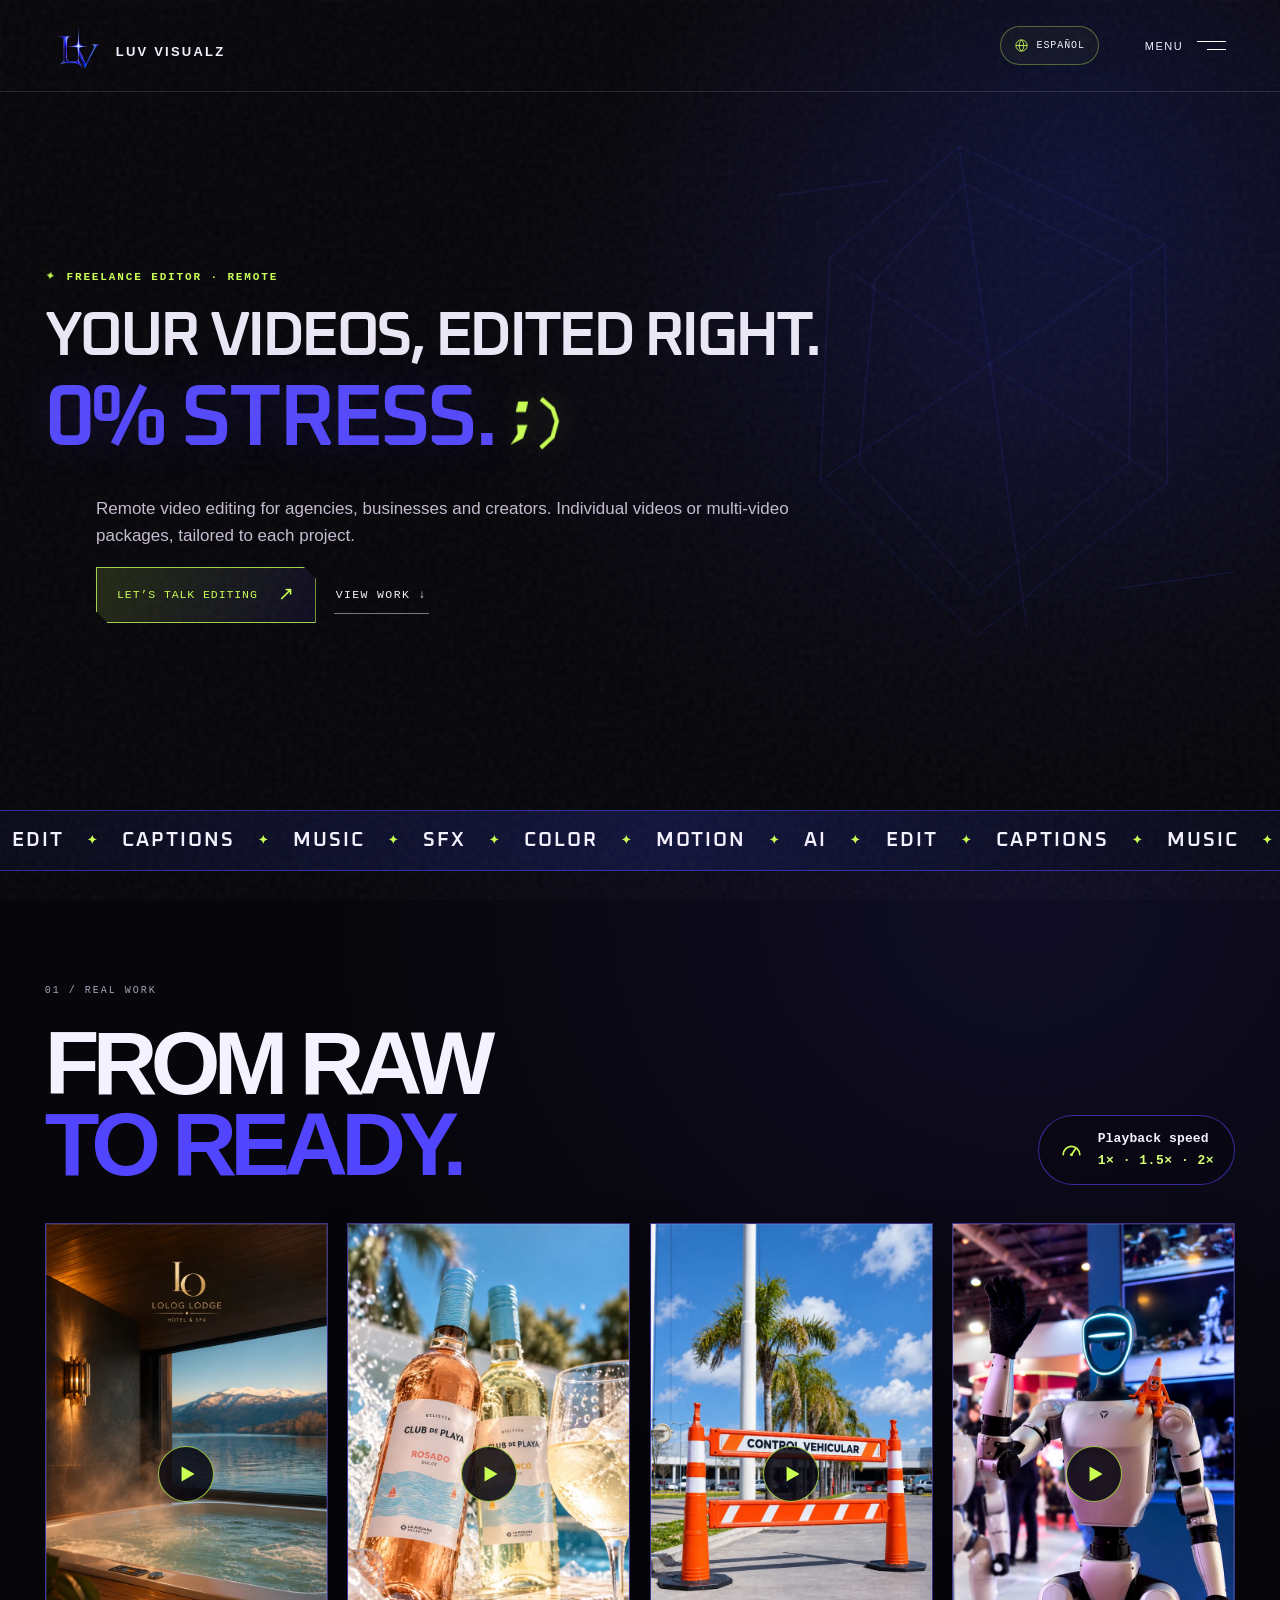
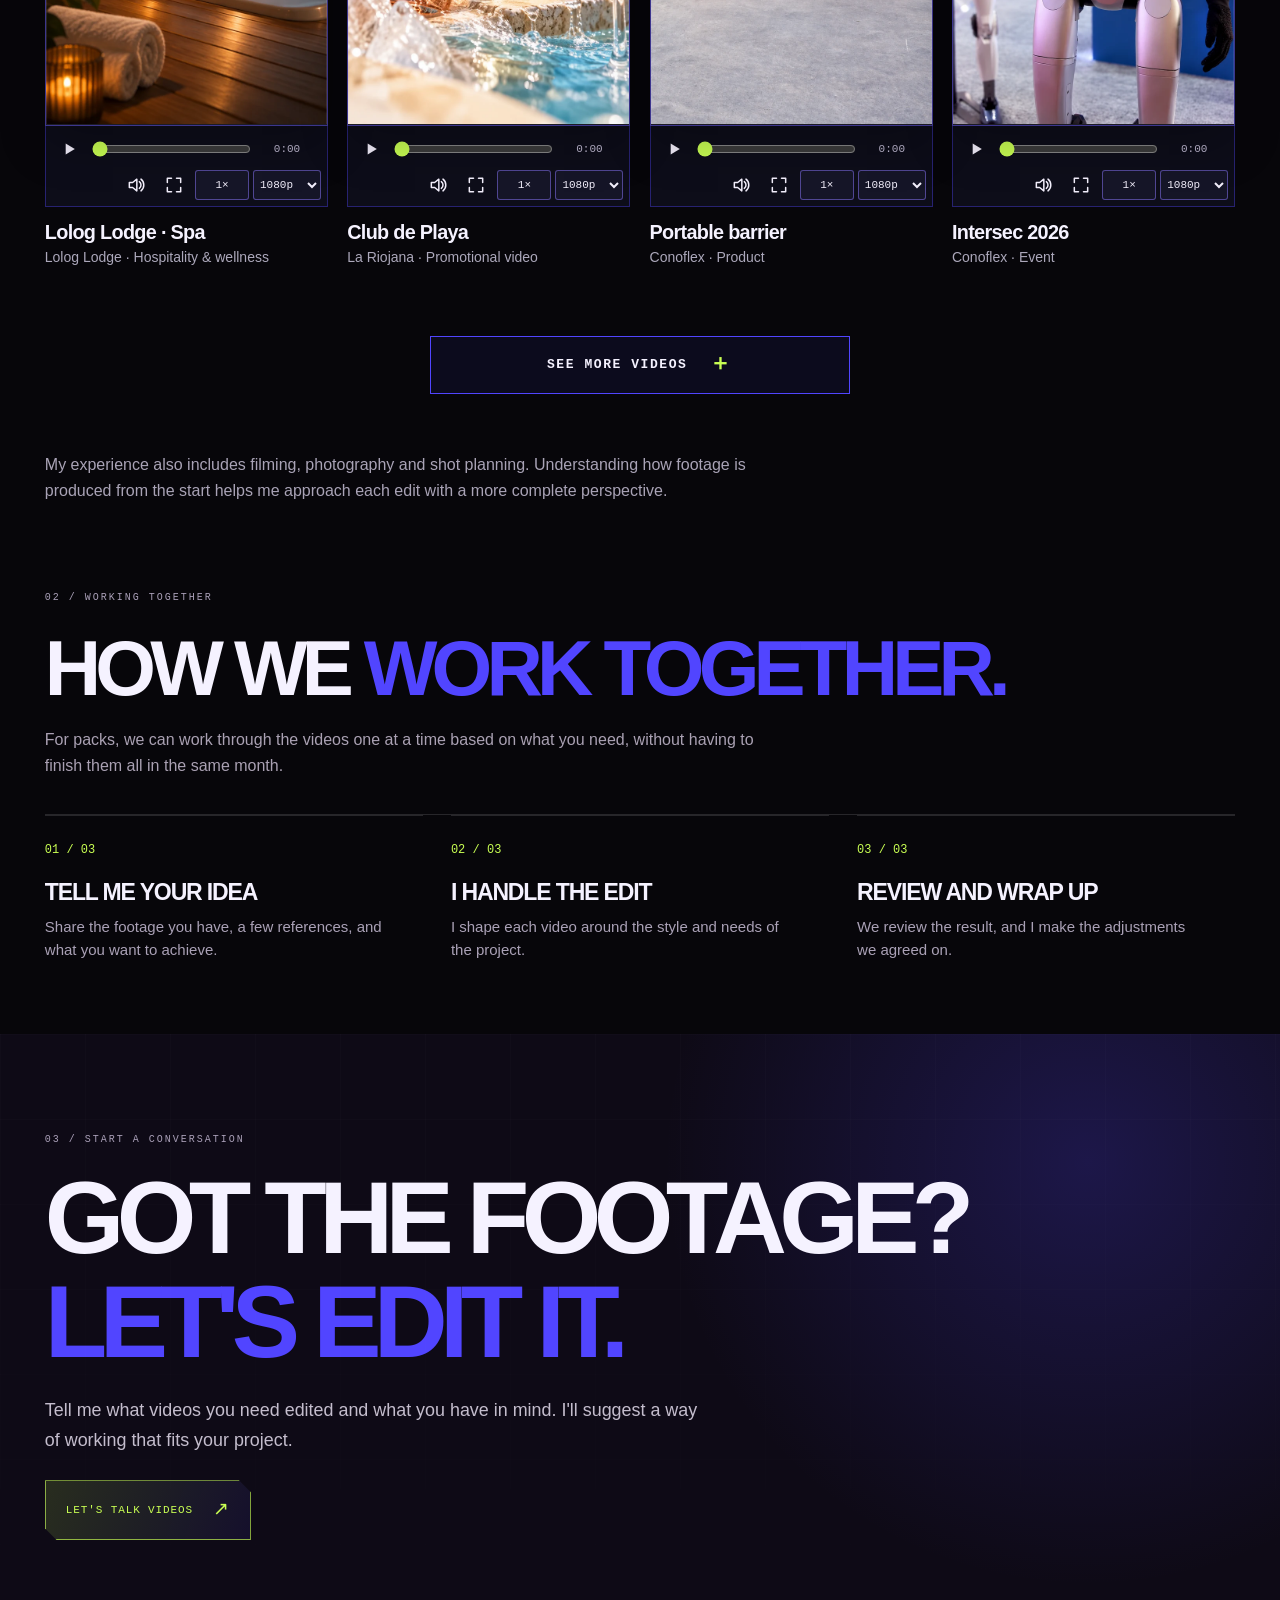
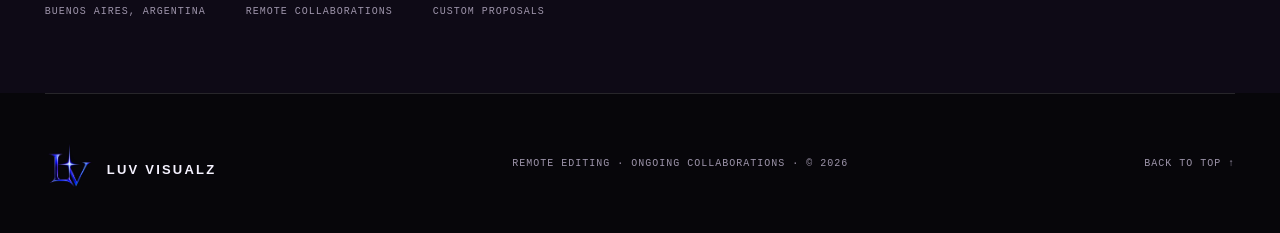
==== commit 53ee2903: "Update editing hero hook in Spanish and English" ====
--- a/en/index.html
+++ b/en/index.html
@@ -1,10 +1,10 @@
 <!DOCTYPE html>
-<html lang="en"><head><meta charset="utf-8"><meta name="viewport" content="width=device-width, initial-scale=1"><meta name="theme-color" content="#07060a"><meta name="color-scheme" content="dark"><meta name="description" content="Remote freelance video editing for agencies, businesses and creators. Individual projects or flexible multi-video packages, tailored to each brief."><meta property="og:type" content="website"><meta property="og:site_name" content="Luv Visualz Edición"><meta property="og:title" content="Luv Visualz | Remote Video Editing"><meta property="og:description" content="Video editing for brands, agencies and creators. Individual projects and flexible video packs."><meta property="og:url" content="https://luvvisualz.github.io/luvvisualz.edit/en/"><meta property="og:image" content="https://luvvisualz.github.io/luvvisualz.edit/assets/social/luvvisualz-edicion-og-en-20261118.jpg"><meta property="og:image:secure_url" content="https://luvvisualz.github.io/luvvisualz.edit/assets/social/luvvisualz-edicion-og-en-20261118.jpg"><meta property="og:image:type" content="image/jpeg"><meta property="og:image:width" content="1200"><meta property="og:image:height" content="630"><meta property="og:image:alt" content="Luv Visualz Remote Video Editing: project covers on a dark ultraviolet background."><meta property="og:locale" content="en_US"><meta name="twitter:card" content="summary_large_image"><meta name="twitter:title" content="Luv Visualz | Remote Video Editing"><meta name="twitter:description" content="Video editing for brands, agencies and creators. Individual projects and flexible video packs."><meta name="twitter:image" content="https://luvvisualz.github.io/luvvisualz.edit/assets/social/luvvisualz-edicion-og-en-20261118.jpg"><link rel="canonical" href="https://luvvisualz.github.io/luvvisualz.edit/en/"><meta name="robots" content="index,follow"><title>Remote Freelance Video Editor | Luv Visualz</title><link rel="stylesheet" href="../assets/style-v7.css"><link rel="stylesheet" href="../assets/logo-overrides.css"><link rel="stylesheet" href="../assets/player-controls.css?v=20261118-speed-header"><style id="lvz-critical-hero">.hero-wink{display:inline-block;width:.83em;height:.8em;max-width:1em;max-height:1em;vertical-align:middle}.ticker-track{display:flex;flex-flow:row nowrap;white-space:nowrap}.ticker-track>.ticker-group{display:flex;flex:0 0 auto;white-space:nowrap;align-items:center}</style><script defer src="../assets/app.js?v=20261118-speed-header"></script><link rel="preconnect" href="https://luvvisualz.github.io"><link rel="icon" href="../assets/monograma-lv-neon.png" type="image/png"><script type="application/ld+json">{"@context":"https://schema.org","@type":"ProfessionalService","name":"Luv Visualz","description":"Remote video editing and post-production","areaServed":"Worldwide","address":{"@type":"PostalAddress","addressLocality":"Buenos Aires","addressCountry":"AR"}}</script></head>
+<html lang="en"><head><meta charset="utf-8"><meta name="viewport" content="width=device-width, initial-scale=1"><meta name="theme-color" content="#07060a"><meta name="color-scheme" content="dark"><meta name="description" content="Remote freelance video editing for agencies, businesses and creators. Individual projects or flexible multi-video packages, tailored to each brief."><meta property="og:type" content="website"><meta property="og:site_name" content="Luv Visualz Edición"><meta property="og:title" content="Luv Visualz | Remote Video Editing"><meta property="og:description" content="Video editing for brands, agencies and creators. Individual projects and flexible video packs."><meta property="og:url" content="https://luvvisualz.github.io/luvvisualz.edit/en/"><meta property="og:image" content="https://luvvisualz.github.io/luvvisualz.edit/assets/social/luvvisualz-edicion-og-en-20261118.jpg"><meta property="og:image:secure_url" content="https://luvvisualz.github.io/luvvisualz.edit/assets/social/luvvisualz-edicion-og-en-20261118.jpg"><meta property="og:image:type" content="image/jpeg"><meta property="og:image:width" content="1200"><meta property="og:image:height" content="630"><meta property="og:image:alt" content="Luv Visualz Remote Video Editing: project covers on a dark ultraviolet background."><meta property="og:locale" content="en_US"><meta name="twitter:card" content="summary_large_image"><meta name="twitter:title" content="Luv Visualz | Remote Video Editing"><meta name="twitter:description" content="Video editing for brands, agencies and creators. Individual projects and flexible video packs."><meta name="twitter:image" content="https://luvvisualz.github.io/luvvisualz.edit/assets/social/luvvisualz-edicion-og-en-20261118.jpg"><link rel="canonical" href="https://luvvisualz.github.io/luvvisualz.edit/en/"><meta name="robots" content="index,follow"><title>Remote Freelance Video Editor | Luv Visualz</title><link rel="stylesheet" href="../assets/style-v7.css?v=20261119-hero-hook"><link rel="stylesheet" href="../assets/logo-overrides.css"><link rel="stylesheet" href="../assets/player-controls.css?v=20261118-buffer-progress"><style id="lvz-critical-hero">.hero-wink{display:inline-block;width:.83em;height:.8em;max-width:1em;max-height:1em;vertical-align:middle}.ticker-track{display:flex;flex-flow:row nowrap;white-space:nowrap}.ticker-track>.ticker-group{display:flex;flex:0 0 auto;white-space:nowrap;align-items:center}</style><script defer src="../assets/app.js?v=20261118-buffer-progress"></script><link rel="preconnect" href="https://luvvisualz.github.io"><link rel="icon" href="../assets/monograma-lv-neon.png" type="image/png"><script type="application/ld+json">{"@context":"https://schema.org","@type":"ProfessionalService","name":"Luv Visualz","description":"Remote video editing and post-production","areaServed":"Worldwide","address":{"@type":"PostalAddress","addressLocality":"Buenos Aires","addressCountry":"AR"}}</script></head>
 <body><a href="#contenido" class="skip">Skip to content</a><div class="noise" aria-hidden="true"></div>
 <header class="site-header"><a href="#inicio" class="brand" aria-label="Luv Visualz — Home"><span class="brand-mark"><img src="../assets/monograma-lv-neon.png" alt="" onerror="this.style.display='none';this.nextElementSibling.style.display='inline-grid'"><span class="brand-letter" aria-hidden="true" style="display:none">LVZ</span></span><span class="brand-name">LUV VISUALZ</span></a><div class="header-side"><a href="../index.html" hreflang="es" class="lang" aria-label="Ver web en español"><svg viewBox="0 0 24 24" aria-hidden="true"><circle cx="12" cy="12" r="9"/><path d="M3 12h18M12 3c2.5 2.5 3.6 5.5 3.6 9S14.5 18.5 12 21c-2.5-2.5-3.6-5.5-3.6-9S9.5 5.5 12 3Z"/></svg>Español</a><button type="button" data-menu-button aria-label="Open menu" aria-expanded="false" aria-controls="mobile-menu" class="menu-toggle"><span class="label">Menu</span><span class="hamburger" aria-hidden="true"><i></i><i></i></span></button></div></header>
 <div class="menu-scrim" data-menu-scrim></div><aside class="menu-panel" id="mobile-menu" data-menu aria-hidden="true"><div class="menu-top">Navigation / 2026</div><nav class="menu-nav" aria-label="Menu"><a href="#trabajos"><small>01</small>Work<b aria-hidden="true">↗</b></a><a href="#proceso"><small>02</small>Process<b aria-hidden="true">↗</b></a><a href="#contacto"><small>03</small>Contact<b aria-hidden="true">↗</b></a></nav><div class="menu-foot"><span>Video editing · Remote</span><a href="https://wa.me/5491138848176?text=Hi%21%20I%20came%20across%20Luv%20Visualz%20and%20would%20like%20to%20ask%20about%20video%20editing." target="_blank" rel="noopener noreferrer">WhatsApp ↗</a></div></aside>
 <main id="contenido">
-<section class="hero hero-v3" id="inicio"><div class="hero-grid" aria-hidden="true"></div><div class="hero-glow" aria-hidden="true"></div><div class="hero-geometry" aria-hidden="true"><svg viewBox="0 0 460 560" fill="none"><path d="M220 15L425 150L392 405L165 540L22 350L65 115Z"/><path d="M220 55L386 170L354 377L174 495L66 338L110 145Z"/><path d="M220 15V540M22 350L425 150M65 115L392 405"/><path d="M20 40H140M320 510H450"/></svg></div><div class="wrap"><p class="hero-kicker"><span class="hero-kicker-mark" aria-hidden="true">✦</span><span class="hero-kicker-service">FREELANCE EDITOR · REMOTE</span></p><h1 class="hero-heading"><span class="hero-line hero-line--lead">TOO MANY VIDEOS?</span><span class="hero-line hero-line--question">NOT ENOUGH TIME?</span><span class="hero-line hero-line--bridge">I’LL HANDLE</span><span class="hero-line hero-line--answer">THE EDITS<svg class="hero-wink" viewBox="0 0 130 126" width="68" height="66" aria-hidden="true" focusable="false" xmlns="http://www.w3.org/2000/svg"><path d="M25 17H46L43 39H22Z" fill="currentColor"/><path d="M27 66H49L42 94L17 108L30 84Z" fill="currentColor"/><path d="M73 11L99 32L110 58L104 91L81 114" fill="none" stroke="currentColor" stroke-width="9" stroke-linejoin="miter"/></svg><span class="sr-only"> ;)</span></span></h1><div class="hero-bottom"><div class="hero-offer"><p>Remote video editing for agencies, businesses and creators. Individual videos or multi-video packages, tailored to each project.</p><div class="hero-actions"><a class="button" href="https://wa.me/5491138848176?text=Hi%21%20I%20came%20across%20Luv%20Visualz%20and%20would%20like%20to%20ask%20about%20video%20editing." target="_blank" rel="noopener noreferrer">Let’s talk editing<b aria-hidden="true">↗</b></a><a class="text-link" href="#trabajos">View work ↓</a></div></div></div></div></section>
+<section class="hero hero-v3" id="inicio"><div class="hero-grid" aria-hidden="true"></div><div class="hero-glow" aria-hidden="true"></div><div class="hero-geometry" aria-hidden="true"><svg viewBox="0 0 460 560" fill="none"><path d="M220 15L425 150L392 405L165 540L22 350L65 115Z"/><path d="M220 55L386 170L354 377L174 495L66 338L110 145Z"/><path d="M220 15V540M22 350L425 150M65 115L392 405"/><path d="M20 40H140M320 510H450"/></svg></div><div class="wrap"><p class="hero-kicker"><span class="hero-kicker-mark" aria-hidden="true">✦</span><span class="hero-kicker-service">FREELANCE EDITOR · REMOTE</span></p><h1 class="hero-heading hero-heading--new"><span class="hero-line hero-line--promise">YOUR VIDEOS, EDITED RIGHT.</span><span class="hero-line hero-line--relief">0% STRESS.<svg class="hero-wink" viewBox="0 0 130 126" width="68" height="66" aria-hidden="true" focusable="false" xmlns="http://www.w3.org/2000/svg"><path d="M25 17H46L43 39H22Z" fill="currentColor"/><path d="M27 66H49L42 94L17 108L30 84Z" fill="currentColor"/><path d="M73 11L99 32L110 58L104 91L81 114" fill="none" stroke="currentColor" stroke-width="9" stroke-linejoin="miter"/></svg><span class="sr-only"> ;)</span></span></h1><div class="hero-bottom"><div class="hero-offer"><p>Remote video editing for agencies, businesses and creators. Individual videos or multi-video packages, tailored to each project.</p><div class="hero-actions"><a class="button" href="https://wa.me/5491138848176?text=Hi%21%20I%20came%20across%20Luv%20Visualz%20and%20would%20like%20to%20ask%20about%20video%20editing." target="_blank" rel="noopener noreferrer">Let’s talk editing<b aria-hidden="true">↗</b></a><a class="text-link" href="#trabajos">View work ↓</a></div></div></div></div></section>
 <div class="ticker-frame" aria-hidden="true"><div class="ticker"><div class="ticker-track"><div class="ticker-group"><span>EDIT</span><i aria-hidden="true">✦</i><span>CAPTIONS</span><i aria-hidden="true">✦</i><span>MUSIC</span><i aria-hidden="true">✦</i><span>SFX</span><i aria-hidden="true">✦</i><span>COLOR</span><i aria-hidden="true">✦</i><span>MOTION</span><i aria-hidden="true">✦</i><span>AI</span><i aria-hidden="true">✦</i></div><div class="ticker-group"><span>EDIT</span><i aria-hidden="true">✦</i><span>CAPTIONS</span><i aria-hidden="true">✦</i><span>MUSIC</span><i aria-hidden="true">✦</i><span>SFX</span><i aria-hidden="true">✦</i><span>COLOR</span><i aria-hidden="true">✦</i><span>MOTION</span><i aria-hidden="true">✦</i><span>AI</span><i aria-hidden="true">✦</i></div><div class="ticker-group"><span>EDIT</span><i aria-hidden="true">✦</i><span>CAPTIONS</span><i aria-hidden="true">✦</i><span>MUSIC</span><i aria-hidden="true">✦</i><span>SFX</span><i aria-hidden="true">✦</i><span>COLOR</span><i aria-hidden="true">✦</i><span>MOTION</span><i aria-hidden="true">✦</i><span>AI</span><i aria-hidden="true">✦</i></div><div class="ticker-group"><span>EDIT</span><i aria-hidden="true">✦</i><span>CAPTIONS</span><i aria-hidden="true">✦</i><span>MUSIC</span><i aria-hidden="true">✦</i><span>SFX</span><i aria-hidden="true">✦</i><span>COLOR</span><i aria-hidden="true">✦</i><span>MOTION</span><i aria-hidden="true">✦</i><span>AI</span><i aria-hidden="true">✦</i></div><div class="ticker-group"><span>EDIT</span><i aria-hidden="true">✦</i><span>CAPTIONS</span><i aria-hidden="true">✦</i><span>MUSIC</span><i aria-hidden="true">✦</i><span>SFX</span><i aria-hidden="true">✦</i><span>COLOR</span><i aria-hidden="true">✦</i><span>MOTION</span><i aria-hidden="true">✦</i><span>AI</span><i aria-hidden="true">✦</i></div><div class="ticker-group"><span>EDIT</span><i aria-hidden="true">✦</i><span>CAPTIONS</span><i aria-hidden="true">✦</i><span>MUSIC</span><i aria-hidden="true">✦</i><span>SFX</span><i aria-hidden="true">✦</i><span>COLOR</span><i aria-hidden="true">✦</i><span>MOTION</span><i aria-hidden="true">✦</i><span>AI</span><i aria-hidden="true">✦</i></div><div class="ticker-group"><span>EDIT</span><i aria-hidden="true">✦</i><span>CAPTIONS</span><i aria-hidden="true">✦</i><span>MUSIC</span><i aria-hidden="true">✦</i><span>SFX</span><i aria-hidden="true">✦</i><span>COLOR</span><i aria-hidden="true">✦</i><span>MOTION</span><i aria-hidden="true">✦</i><span>AI</span><i aria-hidden="true">✦</i></div><div class="ticker-group"><span>EDIT</span><i aria-hidden="true">✦</i><span>CAPTIONS</span><i aria-hidden="true">✦</i><span>MUSIC</span><i aria-hidden="true">✦</i><span>SFX</span><i aria-hidden="true">✦</i><span>COLOR</span><i aria-hidden="true">✦</i><span>MOTION</span><i aria-hidden="true">✦</i><span>AI</span><i aria-hidden="true">✦</i></div><div class="ticker-group"><span>EDIT</span><i aria-hidden="true">✦</i><span>CAPTIONS</span><i aria-hidden="true">✦</i><span>MUSIC</span><i aria-hidden="true">✦</i><span>SFX</span><i aria-hidden="true">✦</i><span>COLOR</span><i aria-hidden="true">✦</i><span>MOTION</span><i aria-hidden="true">✦</i><span>AI</span><i aria-hidden="true">✦</i></div><div class="ticker-group"><span>EDIT</span><i aria-hidden="true">✦</i><span>CAPTIONS</span><i aria-hidden="true">✦</i><span>MUSIC</span><i aria-hidden="true">✦</i><span>SFX</span><i aria-hidden="true">✦</i><span>COLOR</span><i aria-hidden="true">✦</i><span>MOTION</span><i aria-hidden="true">✦</i><span>AI</span><i aria-hidden="true">✦</i></div><div class="ticker-group"><span>EDIT</span><i aria-hidden="true">✦</i><span>CAPTIONS</span><i aria-hidden="true">✦</i><span>MUSIC</span><i aria-hidden="true">✦</i><span>SFX</span><i aria-hidden="true">✦</i><span>COLOR</span><i aria-hidden="true">✦</i><span>MOTION</span><i aria-hidden="true">✦</i><span>AI</span><i aria-hidden="true">✦</i></div><div class="ticker-group"><span>EDIT</span><i aria-hidden="true">✦</i><span>CAPTIONS</span><i aria-hidden="true">✦</i><span>MUSIC</span><i aria-hidden="true">✦</i><span>SFX</span><i aria-hidden="true">✦</i><span>COLOR</span><i aria-hidden="true">✦</i><span>MOTION</span><i aria-hidden="true">✦</i><span>AI</span><i aria-hidden="true">✦</i></div><div class="ticker-group"><span>EDIT</span><i aria-hidden="true">✦</i><span>CAPTIONS</span><i aria-hidden="true">✦</i><span>MUSIC</span><i aria-hidden="true">✦</i><span>SFX</span><i aria-hidden="true">✦</i><span>COLOR</span><i aria-hidden="true">✦</i><span>MOTION</span><i aria-hidden="true">✦</i><span>AI</span><i aria-hidden="true">✦</i></div><div class="ticker-group"><span>EDIT</span><i aria-hidden="true">✦</i><span>CAPTIONS</span><i aria-hidden="true">✦</i><span>MUSIC</span><i aria-hidden="true">✦</i><span>SFX</span><i aria-hidden="true">✦</i><span>COLOR</span><i aria-hidden="true">✦</i><span>MOTION</span><i aria-hidden="true">✦</i><span>AI</span><i aria-hidden="true">✦</i></div><div class="ticker-group"><span>EDIT</span><i aria-hidden="true">✦</i><span>CAPTIONS</span><i aria-hidden="true">✦</i><span>MUSIC</span><i aria-hidden="true">✦</i><span>SFX</span><i aria-hidden="true">✦</i><span>COLOR</span><i aria-hidden="true">✦</i><span>MOTION</span><i aria-hidden="true">✦</i><span>AI</span><i aria-hidden="true">✦</i></div><div class="ticker-group"><span>EDIT</span><i aria-hidden="true">✦</i><span>CAPTIONS</span><i aria-hidden="true">✦</i><span>MUSIC</span><i aria-hidden="true">✦</i><span>SFX</span><i aria-hidden="true">✦</i><span>COLOR</span><i aria-hidden="true">✦</i><span>MOTION</span><i aria-hidden="true">✦</i><span>AI</span><i aria-hidden="true">✦</i></div><div class="ticker-group"><span>EDIT</span><i aria-hidden="true">✦</i><span>CAPTIONS</span><i aria-hidden="true">✦</i><span>MUSIC</span><i aria-hidden="true">✦</i><span>SFX</span><i aria-hidden="true">✦</i><span>COLOR</span><i aria-hidden="true">✦</i><span>MOTION</span><i aria-hidden="true">✦</i><span>AI</span><i aria-hidden="true">✦</i></div><div class="ticker-group"><span>EDIT</span><i aria-hidden="true">✦</i><span>CAPTIONS</span><i aria-hidden="true">✦</i><span>MUSIC</span><i aria-hidden="true">✦</i><span>SFX</span><i aria-hidden="true">✦</i><span>COLOR</span><i aria-hidden="true">✦</i><span>MOTION</span><i aria-hidden="true">✦</i><span>AI</span><i aria-hidden="true">✦</i></div><div class="ticker-group"><span>EDIT</span><i aria-hidden="true">✦</i><span>CAPTIONS</span><i aria-hidden="true">✦</i><span>MUSIC</span><i aria-hidden="true">✦</i><span>SFX</span><i aria-hidden="true">✦</i><span>COLOR</span><i aria-hidden="true">✦</i><span>MOTION</span><i aria-hidden="true">✦</i><span>AI</span><i aria-hidden="true">✦</i></div><div class="ticker-group"><span>EDIT</span><i aria-hidden="true">✦</i><span>CAPTIONS</span><i aria-hidden="true">✦</i><span>MUSIC</span><i aria-hidden="true">✦</i><span>SFX</span><i aria-hidden="true">✦</i><span>COLOR</span><i aria-hidden="true">✦</i><span>MOTION</span><i aria-hidden="true">✦</i><span>AI</span><i aria-hidden="true">✦</i></div></div></div></div>
 <section class="section work" id="trabajos"><div class="wrap"><div class="section-heading reveal"><div><p class="kicker">01 / Real work</p><h2>FROM RAW<br><span>TO READY.</span></h2></div><div class="work-speed-indicator"><svg viewBox="0 0 24 24" aria-hidden="true" focusable="false"><path d="M4 17a8 8 0 0 1 16 0M12 17l4-6" fill="none" stroke="currentColor" stroke-width="1.6" stroke-linecap="round" stroke-linejoin="round"/><circle cx="12" cy="17" r="1.4" fill="currentColor"/></svg><div><span>Playback speed</span><small>1× · 1.5× · 2×</small></div></div></div><div class="work-grid"><article class="work-card reveal"><div class="video-player has-quality" data-player><div class="work-frame"><video playsinline preload="none" poster="../assets/media/covers/lolog-spa-definitiva-20261113.webp" src="../assets/media/lolog-lodge/spa.mp4" aria-label="Play video: Lolog Lodge · Spa"></video><button type="button" data-cover-play aria-label="Play video: Lolog Lodge · Spa" title="Play video: Lolog Lodge · Spa"><svg viewBox="0 0 24 24" aria-hidden="true" focusable="false"><path d="M7 5 19 12 7 19Z" fill="currentColor"/></svg></button></div><div class="video-controls"><button type="button" data-play aria-label="Play video: Lolog Lodge · Spa" aria-pressed="false"><svg viewBox="0 0 24 24" aria-hidden="true" focusable="false" data-play-icon="play"><path d="M8 5.5 19 12 8 18.5Z" fill="currentColor"/></svg><svg viewBox="0 0 24 24" aria-hidden="true" focusable="false" data-play-icon="pause"><path d="M7 5h3v14H7zm7 0h3v14h-3z" fill="currentColor"/></svg></button><input type="range" data-seek min="0" max="1000" value="0" aria-label="Video progress"><output data-time>0:00</output><span class="volume-control"><button type="button" data-mute data-volume-state="high" aria-label="Mute video"><svg viewBox="0 0 24 24" aria-hidden="true" focusable="false" data-sound-icon="high"><path d="M4 9v6h4l5 4V5L8 9H4Z" fill="none" stroke="currentColor" stroke-width="1.8" stroke-linejoin="round"/><path d="M16 8a5 5 0 0 1 0 8m2-11a9 9 0 0 1 0 14" fill="none" stroke="currentColor" stroke-width="1.8" stroke-linecap="round"/></svg><svg viewBox="0 0 24 24" aria-hidden="true" focusable="false" data-sound-icon="low"><path d="M4 9v6h4l5 4V5L8 9H4Z" fill="none" stroke="currentColor" stroke-width="1.8" stroke-linejoin="round"/><path d="M16 8a5 5 0 0 1 0 8" fill="none" stroke="currentColor" stroke-width="1.8" stroke-linecap="round"/></svg><svg viewBox="0 0 24 24" aria-hidden="true" focusable="false" data-sound-icon="muted"><path d="M4 9v6h4l5 4V5L8 9H4Z" fill="none" stroke="currentColor" stroke-width="1.8" stroke-linejoin="round"/><path d="m16 9 5 6m0-6-5 6" fill="none" stroke="currentColor" stroke-width="1.8" stroke-linecap="round"/></svg></button><input type="range" data-volume min="0" max="100" value="100" aria-label="Volume"></span><button type="button" data-fullscreen aria-label="Full screen"><svg viewBox="0 0 24 24" aria-hidden="true" focusable="false"><path d="M4 9V4h5m6 0h5v5M4 15v5h5m6 0h5v-5" fill="none" stroke="currentColor" stroke-width="1.8" stroke-linecap="round" stroke-linejoin="round"/></svg></button><button type="button" data-speed aria-label="Playback speed: 1×. Switch to 1.5×">1×</button><select data-quality aria-label="Video quality"><option value="720" data-src="../assets/media/lolog-lodge/spa-720.mp4">720p</option><option value="1080" data-src="../assets/media/lolog-lodge/spa.mp4" selected>1080p</option></select></div></div><h3>Lolog Lodge · Spa</h3><p>Lolog Lodge · Hospitality &amp; wellness</p></article><article class="work-card reveal"><div class="video-player has-quality" data-player><div class="work-frame"><video playsinline preload="none" poster="../assets/media/covers/club-de-playa-la-riojana-definitiva.webp" src="../assets/media/la-riojana/club-de-playa-la-riojana.mp4" aria-label="Play video: Club de Playa"></video><button type="button" data-cover-play aria-label="Play video: Club de Playa" title="Play video: Club de Playa"><svg viewBox="0 0 24 24" aria-hidden="true" focusable="false"><path d="M7 5 19 12 7 19Z" fill="currentColor"/></svg></button></div><div class="video-controls"><button type="button" data-play aria-label="Play video: Club de Playa" aria-pressed="false"><svg viewBox="0 0 24 24" aria-hidden="true" focusable="false" data-play-icon="play"><path d="M8 5.5 19 12 8 18.5Z" fill="currentColor"/></svg><svg viewBox="0 0 24 24" aria-hidden="true" focusable="false" data-play-icon="pause"><path d="M7 5h3v14H7zm7 0h3v14h-3z" fill="currentColor"/></svg></button><input type="range" data-seek min="0" max="1000" value="0" aria-label="Video progress"><output data-time>0:00</output><span class="volume-control"><button type="button" data-mute data-volume-state="high" aria-label="Mute video"><svg viewBox="0 0 24 24" aria-hidden="true" focusable="false" data-sound-icon="high"><path d="M4 9v6h4l5 4V5L8 9H4Z" fill="none" stroke="currentColor" stroke-width="1.8" stroke-linejoin="round"/><path d="M16 8a5 5 0 0 1 0 8m2-11a9 9 0 0 1 0 14" fill="none" stroke="currentColor" stroke-width="1.8" stroke-linecap="round"/></svg><svg viewBox="0 0 24 24" aria-hidden="true" focusable="false" data-sound-icon="low"><path d="M4 9v6h4l5 4V5L8 9H4Z" fill="none" stroke="currentColor" stroke-width="1.8" stroke-linejoin="round"/><path d="M16 8a5 5 0 0 1 0 8" fill="none" stroke="currentColor" stroke-width="1.8" stroke-linecap="round"/></svg><svg viewBox="0 0 24 24" aria-hidden="true" focusable="false" data-sound-icon="muted"><path d="M4 9v6h4l5 4V5L8 9H4Z" fill="none" stroke="currentColor" stroke-width="1.8" stroke-linejoin="round"/><path d="m16 9 5 6m0-6-5 6" fill="none" stroke="currentColor" stroke-width="1.8" stroke-linecap="round"/></svg></button><input type="range" data-volume min="0" max="100" value="100" aria-label="Volume"></span><button type="button" data-fullscreen aria-label="Full screen"><svg viewBox="0 0 24 24" aria-hidden="true" focusable="false"><path d="M4 9V4h5m6 0h5v5M4 15v5h5m6 0h5v-5" fill="none" stroke="currentColor" stroke-width="1.8" stroke-linecap="round" stroke-linejoin="round"/></svg></button><button type="button" data-speed aria-label="Playback speed: 1×. Switch to 1.5×">1×</button><select data-quality aria-label="Video quality"><option value="720" data-src="../assets/media/la-riojana/club-de-playa-la-riojana-720.mp4">720p</option><option value="1080" data-src="../assets/media/la-riojana/club-de-playa-la-riojana.mp4" selected>1080p</option></select></div></div><h3>Club de Playa</h3><p>La Riojana · Promotional video</p></article><article class="work-card reveal"><div class="video-player has-quality" data-player><div class="work-frame"><video playsinline preload="none" poster="../assets/media/covers/valla-portatil-final.webp" src="../assets/media/valla-portatil/valla-1080.mp4" aria-label="Play video: Portable barrier"></video><button type="button" data-cover-play aria-label="Play video: Portable barrier" title="Play video: Portable barrier"><svg viewBox="0 0 24 24" aria-hidden="true" focusable="false"><path d="M7 5 19 12 7 19Z" fill="currentColor"/></svg></button></div><div class="video-controls"><button type="button" data-play aria-label="Play video: Portable barrier" aria-pressed="false"><svg viewBox="0 0 24 24" aria-hidden="true" focusable="false" data-play-icon="play"><path d="M8 5.5 19 12 8 18.5Z" fill="currentColor"/></svg><svg viewBox="0 0 24 24" aria-hidden="true" focusable="false" data-play-icon="pause"><path d="M7 5h3v14H7zm7 0h3v14h-3z" fill="currentColor"/></svg></button><input type="range" data-seek min="0" max="1000" value="0" aria-label="Video progress"><output data-time>0:00</output><span class="volume-control"><button type="button" data-mute data-volume-state="high" aria-label="Mute video"><svg viewBox="0 0 24 24" aria-hidden="true" focusable="false" data-sound-icon="high"><path d="M4 9v6h4l5 4V5L8 9H4Z" fill="none" stroke="currentColor" stroke-width="1.8" stroke-linejoin="round"/><path d="M16 8a5 5 0 0 1 0 8m2-11a9 9 0 0 1 0 14" fill="none" stroke="currentColor" stroke-width="1.8" stroke-linecap="round"/></svg><svg viewBox="0 0 24 24" aria-hidden="true" focusable="false" data-sound-icon="low"><path d="M4 9v6h4l5 4V5L8 9H4Z" fill="none" stroke="currentColor" stroke-width="1.8" stroke-linejoin="round"/><path d="M16 8a5 5 0 0 1 0 8" fill="none" stroke="currentColor" stroke-width="1.8" stroke-linecap="round"/></svg><svg viewBox="0 0 24 24" aria-hidden="true" focusable="false" data-sound-icon="muted"><path d="M4 9v6h4l5 4V5L8 9H4Z" fill="none" stroke="currentColor" stroke-width="1.8" stroke-linejoin="round"/><path d="m16 9 5 6m0-6-5 6" fill="none" stroke="currentColor" stroke-width="1.8" stroke-linecap="round"/></svg></button><input type="range" data-volume min="0" max="100" value="100" aria-label="Volume"></span><button type="button" data-fullscreen aria-label="Full screen"><svg viewBox="0 0 24 24" aria-hidden="true" focusable="false"><path d="M4 9V4h5m6 0h5v5M4 15v5h5m6 0h5v-5" fill="none" stroke="currentColor" stroke-width="1.8" stroke-linecap="round" stroke-linejoin="round"/></svg></button><button type="button" data-speed aria-label="Playback speed: 1×. Switch to 1.5×">1×</button><select data-quality aria-label="Video quality"><option value="720" data-src="../assets/media/valla-portatil/valla-720.mp4">720p</option><option value="1080" data-src="../assets/media/valla-portatil/valla-1080.mp4" selected>1080p</option></select></div></div><h3>Portable barrier</h3><p>Conoflex · Product</p></article><article class="work-card reveal"><div class="video-player has-quality" data-player><div class="work-frame"><video playsinline preload="none" poster="../assets/media/covers/intersec-final.webp" src="../assets/media/intersec/intersec-1080.mp4" aria-label="Play video: Intersec 2026"></video><button type="button" data-cover-play aria-label="Play video: Intersec 2026" title="Play video: Intersec 2026"><svg viewBox="0 0 24 24" aria-hidden="true" focusable="false"><path d="M7 5 19 12 7 19Z" fill="currentColor"/></svg></button></div><div class="video-controls"><button type="button" data-play aria-label="Play video: Intersec 2026" aria-pressed="false"><svg viewBox="0 0 24 24" aria-hidden="true" focusable="false" data-play-icon="play"><path d="M8 5.5 19 12 8 18.5Z" fill="currentColor"/></svg><svg viewBox="0 0 24 24" aria-hidden="true" focusable="false" data-play-icon="pause"><path d="M7 5h3v14H7zm7 0h3v14h-3z" fill="currentColor"/></svg></button><input type="range" data-seek min="0" max="1000" value="0" aria-label="Video progress"><output data-time>0:00</output><span class="volume-control"><button type="button" data-mute data-volume-state="high" aria-label="Mute video"><svg viewBox="0 0 24 24" aria-hidden="true" focusable="false" data-sound-icon="high"><path d="M4 9v6h4l5 4V5L8 9H4Z" fill="none" stroke="currentColor" stroke-width="1.8" stroke-linejoin="round"/><path d="M16 8a5 5 0 0 1 0 8m2-11a9 9 0 0 1 0 14" fill="none" stroke="currentColor" stroke-width="1.8" stroke-linecap="round"/></svg><svg viewBox="0 0 24 24" aria-hidden="true" focusable="false" data-sound-icon="low"><path d="M4 9v6h4l5 4V5L8 9H4Z" fill="none" stroke="currentColor" stroke-width="1.8" stroke-linejoin="round"/><path d="M16 8a5 5 0 0 1 0 8" fill="none" stroke="currentColor" stroke-width="1.8" stroke-linecap="round"/></svg><svg viewBox="0 0 24 24" aria-hidden="true" focusable="false" data-sound-icon="muted"><path d="M4 9v6h4l5 4V5L8 9H4Z" fill="none" stroke="currentColor" stroke-width="1.8" stroke-linejoin="round"/><path d="m16 9 5 6m0-6-5 6" fill="none" stroke="currentColor" stroke-width="1.8" stroke-linecap="round"/></svg></button><input type="range" data-volume min="0" max="100" value="100" aria-label="Volume"></span><button type="button" data-fullscreen aria-label="Full screen"><svg viewBox="0 0 24 24" aria-hidden="true" focusable="false"><path d="M4 9V4h5m6 0h5v5M4 15v5h5m6 0h5v-5" fill="none" stroke="currentColor" stroke-width="1.8" stroke-linecap="round" stroke-linejoin="round"/></svg></button><button type="button" data-speed aria-label="Playback speed: 1×. Switch to 1.5×">1×</button><select data-quality aria-label="Video quality"><option value="720" data-src="../assets/media/intersec/intersec-720.mp4">720p</option><option value="1080" data-src="../assets/media/intersec/intersec-1080.mp4" selected>1080p</option></select></div></div><h3>Intersec 2026</h3><p>Conoflex · Event</p></article></div></div></section>
 <section class="more-work wrap" aria-label="More work"><details><summary>SEE MORE VIDEOS <span aria-hidden="true">＋</span></summary><div class="more-work-panel"><article class="work-card"><div class="video-player has-quality" data-player><div class="work-frame"><video playsinline preload="none" poster="../assets/media/covers/lolog-hotel-definitiva-20261113.webp" src="../assets/media/lolog-lodge/hotel-boutique.mp4" aria-label="Play video: Lolog Lodge · Boutique Hotel"></video><button type="button" data-cover-play aria-label="Play video: Lolog Lodge · Boutique Hotel" title="Play video: Lolog Lodge · Boutique Hotel"><svg viewBox="0 0 24 24" aria-hidden="true" focusable="false"><path d="M7 5 19 12 7 19Z" fill="currentColor"/></svg></button></div><div class="video-controls"><button type="button" data-play aria-label="Play video: Lolog Lodge · Boutique Hotel" aria-pressed="false"><svg viewBox="0 0 24 24" aria-hidden="true" focusable="false" data-play-icon="play"><path d="M8 5.5 19 12 8 18.5Z" fill="currentColor"/></svg><svg viewBox="0 0 24 24" aria-hidden="true" focusable="false" data-play-icon="pause"><path d="M7 5h3v14H7zm7 0h3v14h-3z" fill="currentColor"/></svg></button><input type="range" data-seek min="0" max="1000" value="0" aria-label="Video progress"><output data-time>0:00</output><span class="volume-control"><button type="button" data-mute data-volume-state="high" aria-label="Mute video"><svg viewBox="0 0 24 24" aria-hidden="true" focusable="false" data-sound-icon="high"><path d="M4 9v6h4l5 4V5L8 9H4Z" fill="none" stroke="currentColor" stroke-width="1.8" stroke-linejoin="round"/><path d="M16 8a5 5 0 0 1 0 8m2-11a9 9 0 0 1 0 14" fill="none" stroke="currentColor" stroke-width="1.8" stroke-linecap="round"/></svg><svg viewBox="0 0 24 24" aria-hidden="true" focusable="false" data-sound-icon="low"><path d="M4 9v6h4l5 4V5L8 9H4Z" fill="none" stroke="currentColor" stroke-width="1.8" stroke-linejoin="round"/><path d="M16 8a5 5 0 0 1 0 8" fill="none" stroke="currentColor" stroke-width="1.8" stroke-linecap="round"/></svg><svg viewBox="0 0 24 24" aria-hidden="true" focusable="false" data-sound-icon="muted"><path d="M4 9v6h4l5 4V5L8 9H4Z" fill="none" stroke="currentColor" stroke-width="1.8" stroke-linejoin="round"/><path d="m16 9 5 6m0-6-5 6" fill="none" stroke="currentColor" stroke-width="1.8" stroke-linecap="round"/></svg></button><input type="range" data-volume min="0" max="100" value="100" aria-label="Volume"></span><button type="button" data-fullscreen aria-label="Full screen"><svg viewBox="0 0 24 24" aria-hidden="true" focusable="false"><path d="M4 9V4h5m6 0h5v5M4 15v5h5m6 0h5v-5" fill="none" stroke="currentColor" stroke-width="1.8" stroke-linecap="round" stroke-linejoin="round"/></svg></button><button type="button" data-speed aria-label="Playback speed: 1×. Switch to 1.5×">1×</button><select data-quality aria-label="Video quality"><option value="720" data-src="../assets/media/lolog-lodge/hotel-boutique-720.mp4">720p</option><option value="1080" data-src="../assets/media/lolog-lodge/hotel-boutique.mp4" selected>1080p</option></select></div></div><h3>Lolog Lodge · Boutique Hotel</h3><p>Lolog Lodge · Promotional video</p></article><article class="work-card"><div class="video-player has-quality" data-player><div class="work-frame"><video playsinline preload="none" poster="../assets/media/covers/lupart-final.webp" src="https://luvvisualz.github.io/work/lupart/videos/mundial-2026-hangcha.mp4" aria-label="Play video: Hangcha Forklifts"></video><button type="button" data-cover-play aria-label="Play video: Hangcha Forklifts" title="Play video: Hangcha Forklifts"><svg viewBox="0 0 24 24" aria-hidden="true" focusable="false"><path d="M7 5 19 12 7 19Z" fill="currentColor"/></svg></button></div><div class="video-controls"><button type="button" data-play aria-label="Play video: Hangcha Forklifts" aria-pressed="false"><svg viewBox="0 0 24 24" aria-hidden="true" focusable="false" data-play-icon="play"><path d="M8 5.5 19 12 8 18.5Z" fill="currentColor"/></svg><svg viewBox="0 0 24 24" aria-hidden="true" focusable="false" data-play-icon="pause"><path d="M7 5h3v14H7zm7 0h3v14h-3z" fill="currentColor"/></svg></button><input type="range" data-seek min="0" max="1000" value="0" aria-label="Video progress"><output data-time>0:00</output><span class="volume-control"><button type="button" data-mute data-volume-state="high" aria-label="Mute video"><svg viewBox="0 0 24 24" aria-hidden="true" focusable="false" data-sound-icon="high"><path d="M4 9v6h4l5 4V5L8 9H4Z" fill="none" stroke="currentColor" stroke-width="1.8" stroke-linejoin="round"/><path d="M16 8a5 5 0 0 1 0 8m2-11a9 9 0 0 1 0 14" fill="none" stroke="currentColor" stroke-width="1.8" stroke-linecap="round"/></svg><svg viewBox="0 0 24 24" aria-hidden="true" focusable="false" data-sound-icon="low"><path d="M4 9v6h4l5 4V5L8 9H4Z" fill="none" stroke="currentColor" stroke-width="1.8" stroke-linejoin="round"/><path d="M16 8a5 5 0 0 1 0 8" fill="none" stroke="currentColor" stroke-width="1.8" stroke-linecap="round"/></svg><svg viewBox="0 0 24 24" aria-hidden="true" focusable="false" data-sound-icon="muted"><path d="M4 9v6h4l5 4V5L8 9H4Z" fill="none" stroke="currentColor" stroke-width="1.8" stroke-linejoin="round"/><path d="m16 9 5 6m0-6-5 6" fill="none" stroke="currentColor" stroke-width="1.8" stroke-linecap="round"/></svg></button><input type="range" data-volume min="0" max="100" value="100" aria-label="Volume"></span><button type="button" data-fullscreen aria-label="Full screen"><svg viewBox="0 0 24 24" aria-hidden="true" focusable="false"><path d="M4 9V4h5m6 0h5v5M4 15v5h5m6 0h5v-5" fill="none" stroke="currentColor" stroke-width="1.8" stroke-linecap="round" stroke-linejoin="round"/></svg></button><button type="button" data-speed aria-label="Playback speed: 1×. Switch to 1.5×">1×</button><select data-quality aria-label="Video quality"><option value="720" data-src="../assets/media/lupart/mundial-2026-hangcha-720.mp4">720p</option><option value="1080" data-src="https://luvvisualz.github.io/work/lupart/videos/mundial-2026-hangcha.mp4" selected>1080p</option></select></div></div><h3>Hangcha Forklifts</h3><p>Lupart · World Cup promotion</p></article><article class="work-card"><div class="video-player has-quality" data-player><div class="work-frame"><video playsinline preload="none" poster="../assets/media/covers/vios-marriott-la-riojana-definitiva.webp" src="../assets/media/la-riojana/vios-marriott-la-riojana.mp4" aria-label="Play video: VIOS · Marriott Hotel"></video><button type="button" data-cover-play aria-label="Play video: VIOS · Marriott Hotel" title="Play video: VIOS · Marriott Hotel"><svg viewBox="0 0 24 24" aria-hidden="true" focusable="false"><path d="M7 5 19 12 7 19Z" fill="currentColor"/></svg></button></div><div class="video-controls"><button type="button" data-play aria-label="Play video: VIOS · Marriott Hotel" aria-pressed="false"><svg viewBox="0 0 24 24" aria-hidden="true" focusable="false" data-play-icon="play"><path d="M8 5.5 19 12 8 18.5Z" fill="currentColor"/></svg><svg viewBox="0 0 24 24" aria-hidden="true" focusable="false" data-play-icon="pause"><path d="M7 5h3v14H7zm7 0h3v14h-3z" fill="currentColor"/></svg></button><input type="range" data-seek min="0" max="1000" value="0" aria-label="Video progress"><output data-time>0:00</output><span class="volume-control"><button type="button" data-mute data-volume-state="high" aria-label="Mute video"><svg viewBox="0 0 24 24" aria-hidden="true" focusable="false" data-sound-icon="high"><path d="M4 9v6h4l5 4V5L8 9H4Z" fill="none" stroke="currentColor" stroke-width="1.8" stroke-linejoin="round"/><path d="M16 8a5 5 0 0 1 0 8m2-11a9 9 0 0 1 0 14" fill="none" stroke="currentColor" stroke-width="1.8" stroke-linecap="round"/></svg><svg viewBox="0 0 24 24" aria-hidden="true" focusable="false" data-sound-icon="low"><path d="M4 9v6h4l5 4V5L8 9H4Z" fill="none" stroke="currentColor" stroke-width="1.8" stroke-linejoin="round"/><path d="M16 8a5 5 0 0 1 0 8" fill="none" stroke="currentColor" stroke-width="1.8" stroke-linecap="round"/></svg><svg viewBox="0 0 24 24" aria-hidden="true" focusable="false" data-sound-icon="muted"><path d="M4 9v6h4l5 4V5L8 9H4Z" fill="none" stroke="currentColor" stroke-width="1.8" stroke-linejoin="round"/><path d="m16 9 5 6m0-6-5 6" fill="none" stroke="currentColor" stroke-width="1.8" stroke-linecap="round"/></svg></button><input type="range" data-volume min="0" max="100" value="100" aria-label="Volume"></span><button type="button" data-fullscreen aria-label="Full screen"><svg viewBox="0 0 24 24" aria-hidden="true" focusable="false"><path d="M4 9V4h5m6 0h5v5M4 15v5h5m6 0h5v-5" fill="none" stroke="currentColor" stroke-width="1.8" stroke-linecap="round" stroke-linejoin="round"/></svg></button><button type="button" data-speed aria-label="Playback speed: 1×. Switch to 1.5×">1×</button><select data-quality aria-label="Video quality"><option value="720" data-src="../assets/media/la-riojana/vios-marriott-la-riojana-720.mp4">720p</option><option value="1080" data-src="../assets/media/la-riojana/vios-marriott-la-riojana.mp4" selected>1080p</option></select></div></div><h3>VIOS · Marriott Hotel</h3><p>La Riojana · Organic wine fair</p></article><article class="work-card"><div class="video-player has-quality" data-player><div class="work-frame"><video playsinline preload="none" poster="../assets/media/covers/bienestar-final.webp" src="https://luvvisualz.github.io/work/bienestar/videos/silla-e60-hd.mp4" aria-label="Play video: Smart Lite E60"></video><button type="button" data-cover-play aria-label="Play video: Smart Lite E60" title="Play video: Smart Lite E60"><svg viewBox="0 0 24 24" aria-hidden="true" focusable="false"><path d="M7 5 19 12 7 19Z" fill="currentColor"/></svg></button></div><div class="video-controls"><button type="button" data-play aria-label="Play video: Smart Lite E60" aria-pressed="false"><svg viewBox="0 0 24 24" aria-hidden="true" focusable="false" data-play-icon="play"><path d="M8 5.5 19 12 8 18.5Z" fill="currentColor"/></svg><svg viewBox="0 0 24 24" aria-hidden="true" focusable="false" data-play-icon="pause"><path d="M7 5h3v14H7zm7 0h3v14h-3z" fill="currentColor"/></svg></button><input type="range" data-seek min="0" max="1000" value="0" aria-label="Video progress"><output data-time>0:00</output><span class="volume-control"><button type="button" data-mute data-volume-state="high" aria-label="Mute video"><svg viewBox="0 0 24 24" aria-hidden="true" focusable="false" data-sound-icon="high"><path d="M4 9v6h4l5 4V5L8 9H4Z" fill="none" stroke="currentColor" stroke-width="1.8" stroke-linejoin="round"/><path d="M16 8a5 5 0 0 1 0 8m2-11a9 9 0 0 1 0 14" fill="none" stroke="currentColor" stroke-width="1.8" stroke-linecap="round"/></svg><svg viewBox="0 0 24 24" aria-hidden="true" focusable="false" data-sound-icon="low"><path d="M4 9v6h4l5 4V5L8 9H4Z" fill="none" stroke="currentColor" stroke-width="1.8" stroke-linejoin="round"/><path d="M16 8a5 5 0 0 1 0 8" fill="none" stroke="currentColor" stroke-width="1.8" stroke-linecap="round"/></svg><svg viewBox="0 0 24 24" aria-hidden="true" focusable="false" data-sound-icon="muted"><path d="M4 9v6h4l5 4V5L8 9H4Z" fill="none" stroke="currentColor" stroke-width="1.8" stroke-linejoin="round"/><path d="m16 9 5 6m0-6-5 6" fill="none" stroke="currentColor" stroke-width="1.8" stroke-linecap="round"/></svg></button><input type="range" data-volume min="0" max="100" value="100" aria-label="Volume"></span><button type="button" data-fullscreen aria-label="Full screen"><svg viewBox="0 0 24 24" aria-hidden="true" focusable="false"><path d="M4 9V4h5m6 0h5v5M4 15v5h5m6 0h5v-5" fill="none" stroke="currentColor" stroke-width="1.8" stroke-linecap="round" stroke-linejoin="round"/></svg></button><button type="button" data-speed aria-label="Playback speed: 1×. Switch to 1.5×">1×</button><select data-quality aria-label="Video quality"><option value="720" data-src="../assets/media/bienestar/silla-e60-hd-720.mp4">720p</option><option value="1080" data-src="https://luvvisualz.github.io/work/bienestar/videos/silla-e60-hd.mp4" selected>1080p</option></select></div></div><h3>Smart Lite E60</h3><p>Bienestar y Soluciones · Product</p></article></div></details><p class="portfolio-note">My experience also includes filming, photography and shot planning. Understanding how footage is produced from the start helps me approach each edit with a more complete perspective.</p></section>
--- a/assets/style-v7.css
+++ b/assets/style-v7.css
@@ -248,6 +248,9 @@
 .more-work details[open] summary span{transform:rotate(45deg)}
 .more-work.wrap{width:min(1440px,calc(100% - 7vw))}
 .more-work-panel{display:grid;grid-template-columns:repeat(4,minmax(0,1fr));gap:clamp(14px,1.5vw,22px);margin-top:34px}
+.more-work details[open] .more-work-panel{margin-top:56px}
+@media(max-width:900px){.more-work details[open] .more-work-panel{margin-top:50px}}
+@media(max-width:620px){.more-work details[open] .more-work-panel{margin-top:42px}}
 @media(max-width:900px){.more-work.wrap{width:min(100% - 44px,760px)}.more-work-panel{grid-template-columns:repeat(2,minmax(0,1fr))}}
 @media(max-width:620px){.more-work{margin-top:42px}.more-work.wrap{width:calc(100% - 36px)}.more-work-panel{grid-auto-flow:column;grid-auto-columns:min(78vw,285px);grid-template-columns:none;gap:15px;overflow-x:auto;scroll-snap-type:x mandatory;padding:0 0 18px;overscroll-behavior-inline:contain}}
 
@@ -325,3 +328,12 @@
   html[lang="es"] .hero-v3 .hero-line--answer{margin-left:0}
 }
 @media(max-width:900px){html[lang="es"] .hero-copy-break{display:none}}
+
+/* Two-line editing hook: keep one continuous promise and the original SVG wink. */
+html[lang] .hero-v3 .hero-heading--new{display:flex;flex-direction:column;align-items:flex-start;width:100%;max-width:100%;font-size:clamp(54px,6vw,106px);line-height:1.02;letter-spacing:-.045em}
+.hero-v3 .hero-heading--new .hero-line--promise{font-size:.82em;white-space:nowrap;color:#ece8f6}
+.hero-v3 .hero-heading--new .hero-line--relief{display:flex;align-items:center;gap:.1em;margin-top:.08em;font-size:1.13em;white-space:nowrap;color:#5448FC;font-weight:600}
+.hero-v3 .hero-heading--new .hero-wink{width:.72em!important;height:.69em!important;max-width:.72em!important;max-height:.69em!important}
+.hero-v3 .hero-heading--new + .hero-bottom{margin-left:0;width:auto;margin-top:30px}
+@media(max-width:900px){html[lang] .hero-v3 .hero-heading--new{font-size:clamp(52px,6vw,85px)}}
+@media(max-width:620px){html[lang] .hero-v3 .hero-heading--new{font-size:clamp(38px,10.8vw,56px);line-height:1.04}.hero-v3 .hero-heading--new .hero-line--promise{font-size:.91em;white-space:normal;text-wrap:balance}.hero-v3 .hero-heading--new .hero-line--relief{font-size:1.04em;margin-top:.13em}.hero-v3 .hero-heading--new + .hero-bottom{margin-top:27px}}
--- a/assets/player-controls.css
+++ b/assets/player-controls.css
@@ -40,3 +40,11 @@
 .site-header.header-away{transform:translateY(-105%)}
 .site-header.menu-visible{z-index:40;transform:none}
 @media(prefers-reduced-motion:reduce){.site-header{transition:none}}
+
+/* Immediate play acknowledgement, with a delayed spinner inside the existing button. */
+.video-player.play-pending .work-frame [data-cover-play]{border-color:var(--acid);box-shadow:0 0 0 3px #c9ff5329,0 0 18px #c9ff5330}
+.video-player.play-buffering .work-frame [data-cover-play],.video-player.is-loading .work-frame [data-cover-play]{display:grid;pointer-events:none}
+.video-player.play-buffering .work-frame [data-cover-play] svg,.video-player.is-loading .work-frame [data-cover-play] svg{display:none}
+.video-player.play-buffering .work-frame [data-cover-play]::after,.video-player.is-loading .work-frame [data-cover-play]::after{content:"";width:20px;height:20px;border:2px solid #c9ff5363;border-top-color:var(--acid);border-radius:50%;animation:lvz-play-spin .75s linear infinite}
+@keyframes lvz-play-spin{to{transform:rotate(360deg)}}
+@media(prefers-reduced-motion:reduce){.video-player.play-buffering .work-frame [data-cover-play]::after,.video-player.is-loading .work-frame [data-cover-play]::after{animation:none}}
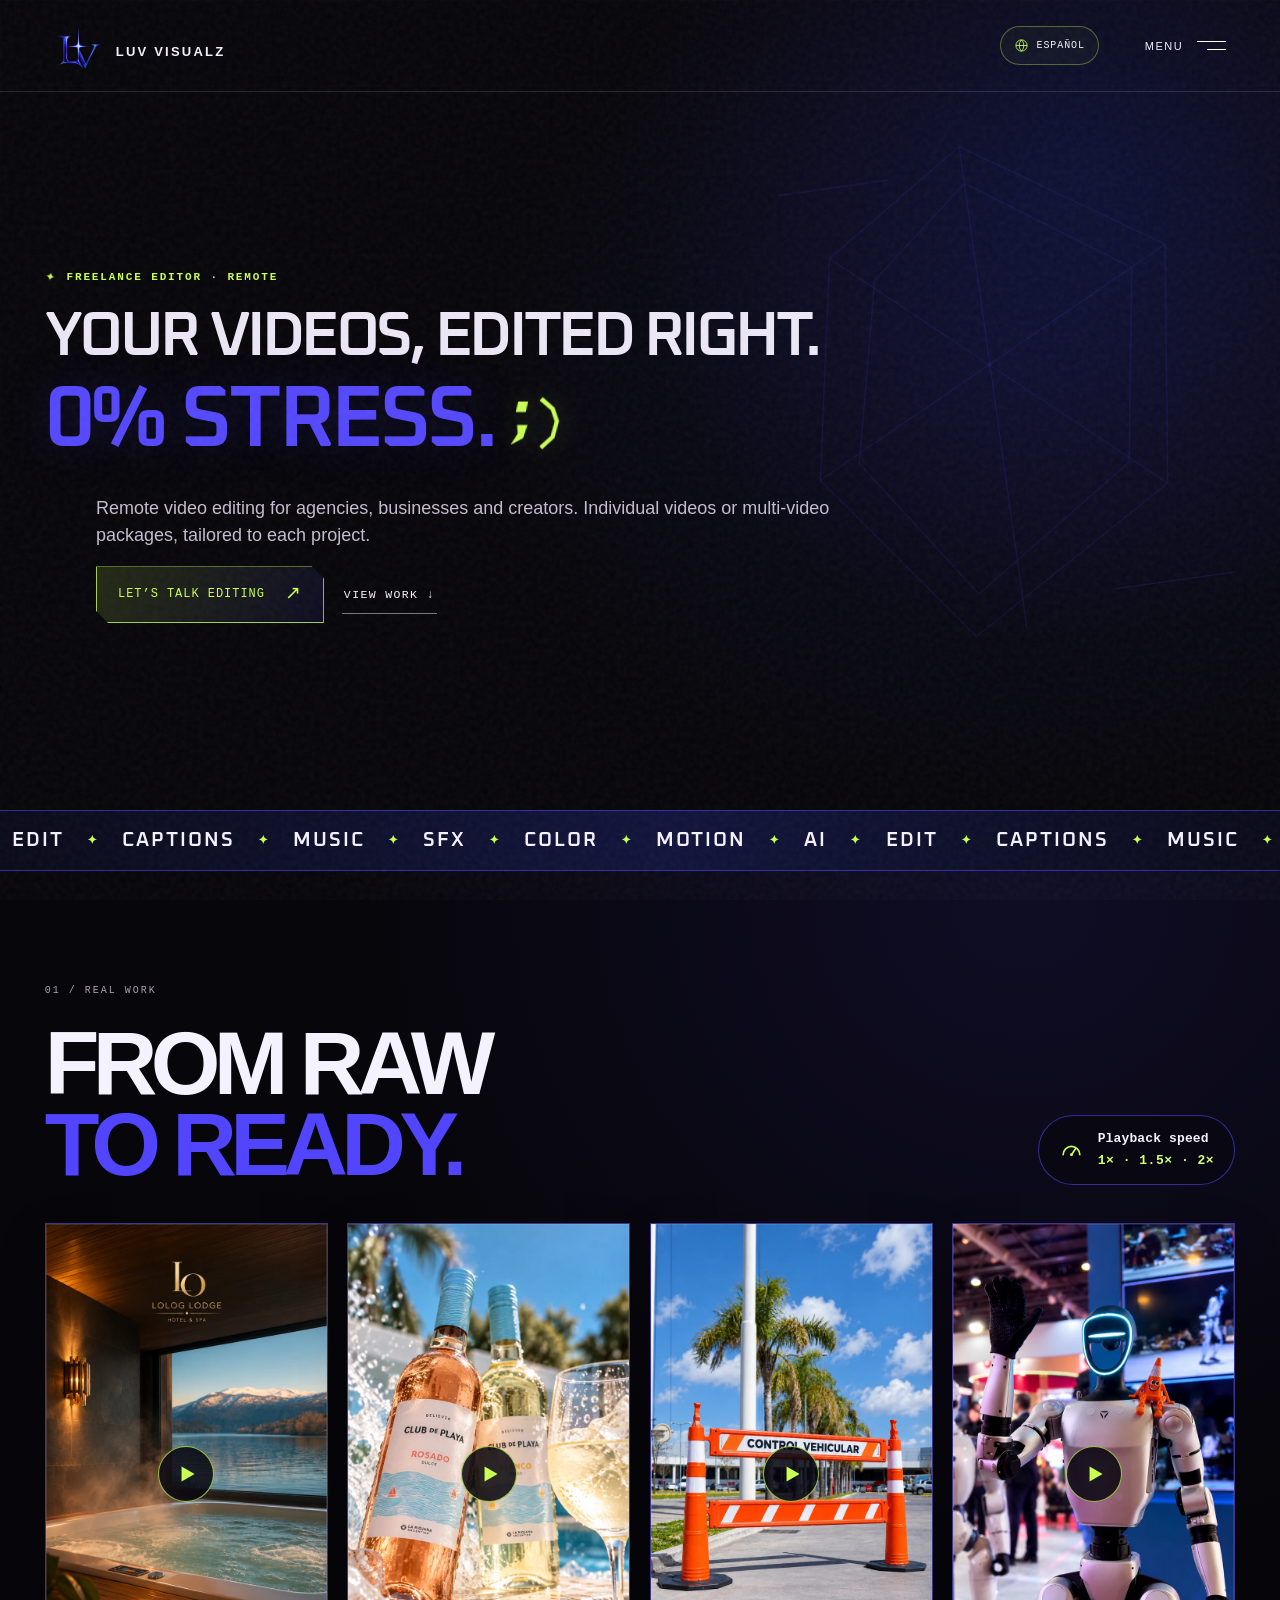
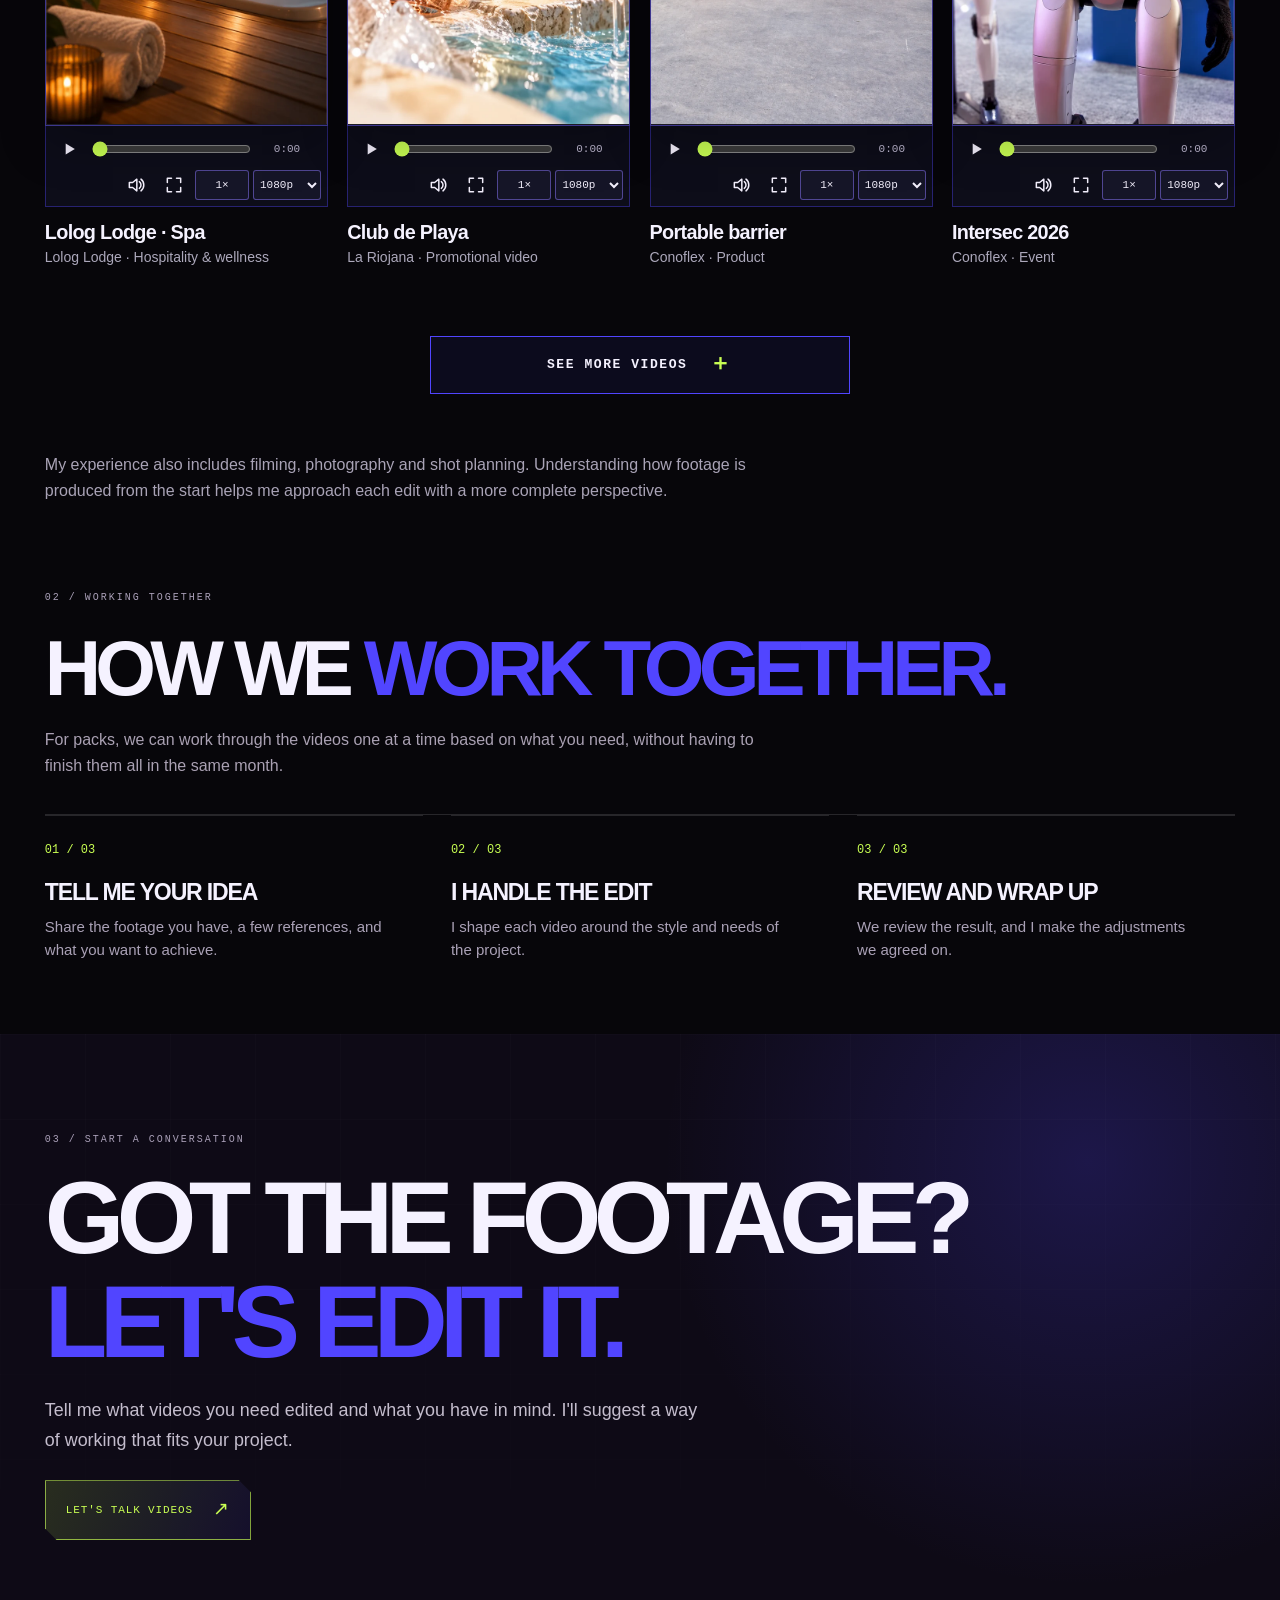
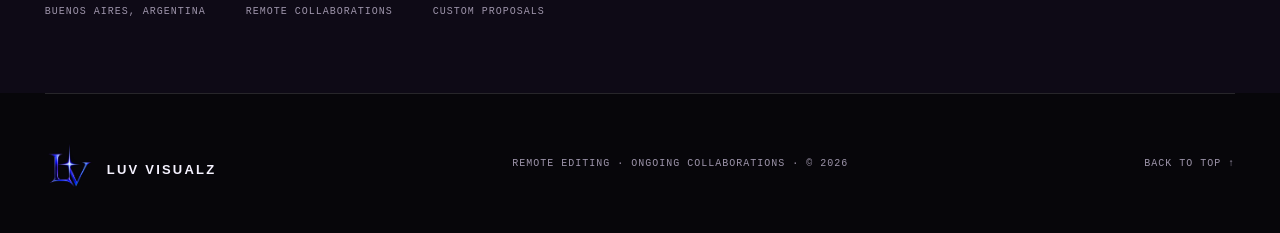
==== commit a220b914: "Polish hero copy and primary CTA readability" ====
--- a/en/index.html
+++ b/en/index.html
@@ -1,5 +1,5 @@
 <!DOCTYPE html>
-<html lang="en"><head><meta charset="utf-8"><meta name="viewport" content="width=device-width, initial-scale=1"><meta name="theme-color" content="#07060a"><meta name="color-scheme" content="dark"><meta name="description" content="Remote freelance video editing for agencies, businesses and creators. Individual projects or flexible multi-video packages, tailored to each brief."><meta property="og:type" content="website"><meta property="og:site_name" content="Luv Visualz Edición"><meta property="og:title" content="Luv Visualz | Remote Video Editing"><meta property="og:description" content="Video editing for brands, agencies and creators. Individual projects and flexible video packs."><meta property="og:url" content="https://luvvisualz.github.io/luvvisualz.edit/en/"><meta property="og:image" content="https://luvvisualz.github.io/luvvisualz.edit/assets/social/luvvisualz-edicion-og-en-20261118.jpg"><meta property="og:image:secure_url" content="https://luvvisualz.github.io/luvvisualz.edit/assets/social/luvvisualz-edicion-og-en-20261118.jpg"><meta property="og:image:type" content="image/jpeg"><meta property="og:image:width" content="1200"><meta property="og:image:height" content="630"><meta property="og:image:alt" content="Luv Visualz Remote Video Editing: project covers on a dark ultraviolet background."><meta property="og:locale" content="en_US"><meta name="twitter:card" content="summary_large_image"><meta name="twitter:title" content="Luv Visualz | Remote Video Editing"><meta name="twitter:description" content="Video editing for brands, agencies and creators. Individual projects and flexible video packs."><meta name="twitter:image" content="https://luvvisualz.github.io/luvvisualz.edit/assets/social/luvvisualz-edicion-og-en-20261118.jpg"><link rel="canonical" href="https://luvvisualz.github.io/luvvisualz.edit/en/"><meta name="robots" content="index,follow"><title>Remote Freelance Video Editor | Luv Visualz</title><link rel="stylesheet" href="../assets/style-v7.css?v=20261119-hero-hook"><link rel="stylesheet" href="../assets/logo-overrides.css"><link rel="stylesheet" href="../assets/player-controls.css?v=20261118-buffer-progress"><style id="lvz-critical-hero">.hero-wink{display:inline-block;width:.83em;height:.8em;max-width:1em;max-height:1em;vertical-align:middle}.ticker-track{display:flex;flex-flow:row nowrap;white-space:nowrap}.ticker-track>.ticker-group{display:flex;flex:0 0 auto;white-space:nowrap;align-items:center}</style><script defer src="../assets/app.js?v=20261118-buffer-progress"></script><link rel="preconnect" href="https://luvvisualz.github.io"><link rel="icon" href="../assets/monograma-lv-neon.png" type="image/png"><script type="application/ld+json">{"@context":"https://schema.org","@type":"ProfessionalService","name":"Luv Visualz","description":"Remote video editing and post-production","areaServed":"Worldwide","address":{"@type":"PostalAddress","addressLocality":"Buenos Aires","addressCountry":"AR"}}</script></head>
+<html lang="en"><head><meta charset="utf-8"><meta name="viewport" content="width=device-width, initial-scale=1"><meta name="theme-color" content="#07060a"><meta name="color-scheme" content="dark"><meta name="description" content="Remote freelance video editing for agencies, businesses and creators. Individual projects or flexible multi-video packages, tailored to each brief."><meta property="og:type" content="website"><meta property="og:site_name" content="Luv Visualz Edición"><meta property="og:title" content="Luv Visualz | Remote Video Editing"><meta property="og:description" content="Video editing for brands, agencies and creators. Individual projects and flexible video packs."><meta property="og:url" content="https://luvvisualz.github.io/luvvisualz.edit/en/"><meta property="og:image" content="https://luvvisualz.github.io/luvvisualz.edit/assets/social/luvvisualz-edicion-og-en-20261118.jpg"><meta property="og:image:secure_url" content="https://luvvisualz.github.io/luvvisualz.edit/assets/social/luvvisualz-edicion-og-en-20261118.jpg"><meta property="og:image:type" content="image/jpeg"><meta property="og:image:width" content="1200"><meta property="og:image:height" content="630"><meta property="og:image:alt" content="Luv Visualz Remote Video Editing: project covers on a dark ultraviolet background."><meta property="og:locale" content="en_US"><meta name="twitter:card" content="summary_large_image"><meta name="twitter:title" content="Luv Visualz | Remote Video Editing"><meta name="twitter:description" content="Video editing for brands, agencies and creators. Individual projects and flexible video packs."><meta name="twitter:image" content="https://luvvisualz.github.io/luvvisualz.edit/assets/social/luvvisualz-edicion-og-en-20261118.jpg"><link rel="canonical" href="https://luvvisualz.github.io/luvvisualz.edit/en/"><meta name="robots" content="index,follow"><title>Remote Freelance Video Editor | Luv Visualz</title><link rel="stylesheet" href="../assets/style-v7.css?v=20261119-hero-legibility"><link rel="stylesheet" href="../assets/logo-overrides.css"><link rel="stylesheet" href="../assets/player-controls.css?v=20261118-buffer-progress"><style id="lvz-critical-hero">.hero-wink{display:inline-block;width:.83em;height:.8em;max-width:1em;max-height:1em;vertical-align:middle}.ticker-track{display:flex;flex-flow:row nowrap;white-space:nowrap}.ticker-track>.ticker-group{display:flex;flex:0 0 auto;white-space:nowrap;align-items:center}</style><script defer src="../assets/app.js?v=20261118-buffer-progress"></script><link rel="preconnect" href="https://luvvisualz.github.io"><link rel="icon" href="../assets/monograma-lv-neon.png" type="image/png"><script type="application/ld+json">{"@context":"https://schema.org","@type":"ProfessionalService","name":"Luv Visualz","description":"Remote video editing and post-production","areaServed":"Worldwide","address":{"@type":"PostalAddress","addressLocality":"Buenos Aires","addressCountry":"AR"}}</script></head>
 <body><a href="#contenido" class="skip">Skip to content</a><div class="noise" aria-hidden="true"></div>
 <header class="site-header"><a href="#inicio" class="brand" aria-label="Luv Visualz — Home"><span class="brand-mark"><img src="../assets/monograma-lv-neon.png" alt="" onerror="this.style.display='none';this.nextElementSibling.style.display='inline-grid'"><span class="brand-letter" aria-hidden="true" style="display:none">LVZ</span></span><span class="brand-name">LUV VISUALZ</span></a><div class="header-side"><a href="../index.html" hreflang="es" class="lang" aria-label="Ver web en español"><svg viewBox="0 0 24 24" aria-hidden="true"><circle cx="12" cy="12" r="9"/><path d="M3 12h18M12 3c2.5 2.5 3.6 5.5 3.6 9S14.5 18.5 12 21c-2.5-2.5-3.6-5.5-3.6-9S9.5 5.5 12 3Z"/></svg>Español</a><button type="button" data-menu-button aria-label="Open menu" aria-expanded="false" aria-controls="mobile-menu" class="menu-toggle"><span class="label">Menu</span><span class="hamburger" aria-hidden="true"><i></i><i></i></span></button></div></header>
 <div class="menu-scrim" data-menu-scrim></div><aside class="menu-panel" id="mobile-menu" data-menu aria-hidden="true"><div class="menu-top">Navigation / 2026</div><nav class="menu-nav" aria-label="Menu"><a href="#trabajos"><small>01</small>Work<b aria-hidden="true">↗</b></a><a href="#proceso"><small>02</small>Process<b aria-hidden="true">↗</b></a><a href="#contacto"><small>03</small>Contact<b aria-hidden="true">↗</b></a></nav><div class="menu-foot"><span>Video editing · Remote</span><a href="https://wa.me/5491138848176?text=Hi%21%20I%20came%20across%20Luv%20Visualz%20and%20would%20like%20to%20ask%20about%20video%20editing." target="_blank" rel="noopener noreferrer">WhatsApp ↗</a></div></aside>
--- a/assets/style-v7.css
+++ b/assets/style-v7.css
@@ -337,3 +337,8 @@
 .hero-v3 .hero-heading--new + .hero-bottom{margin-left:0;width:auto;margin-top:30px}
 @media(max-width:900px){html[lang] .hero-v3 .hero-heading--new{font-size:clamp(52px,6vw,85px)}}
 @media(max-width:620px){html[lang] .hero-v3 .hero-heading--new{font-size:clamp(38px,10.8vw,56px);line-height:1.04}.hero-v3 .hero-heading--new .hero-line--promise{font-size:.91em;white-space:normal;text-wrap:balance}.hero-v3 .hero-heading--new .hero-line--relief{font-size:1.04em;margin-top:.13em}.hero-v3 .hero-heading--new + .hero-bottom{margin-top:27px}}
+
+/* Hero readability only: preserve the approved heading and CTA footprint. */
+.hero-v3 .hero-offer p{font-size:clamp(18px,1.3vw,21px);line-height:1.48}
+.hero-v3 .hero-actions .button{font-size:12px;padding-inline:21px}
+@media(max-width:620px){.hero-v3 .hero-offer p{font-size:16.8px;line-height:1.5;letter-spacing:-.02em}.hero-v3 .hero-actions .button{font-size:10.5px;padding-inline:11px}}
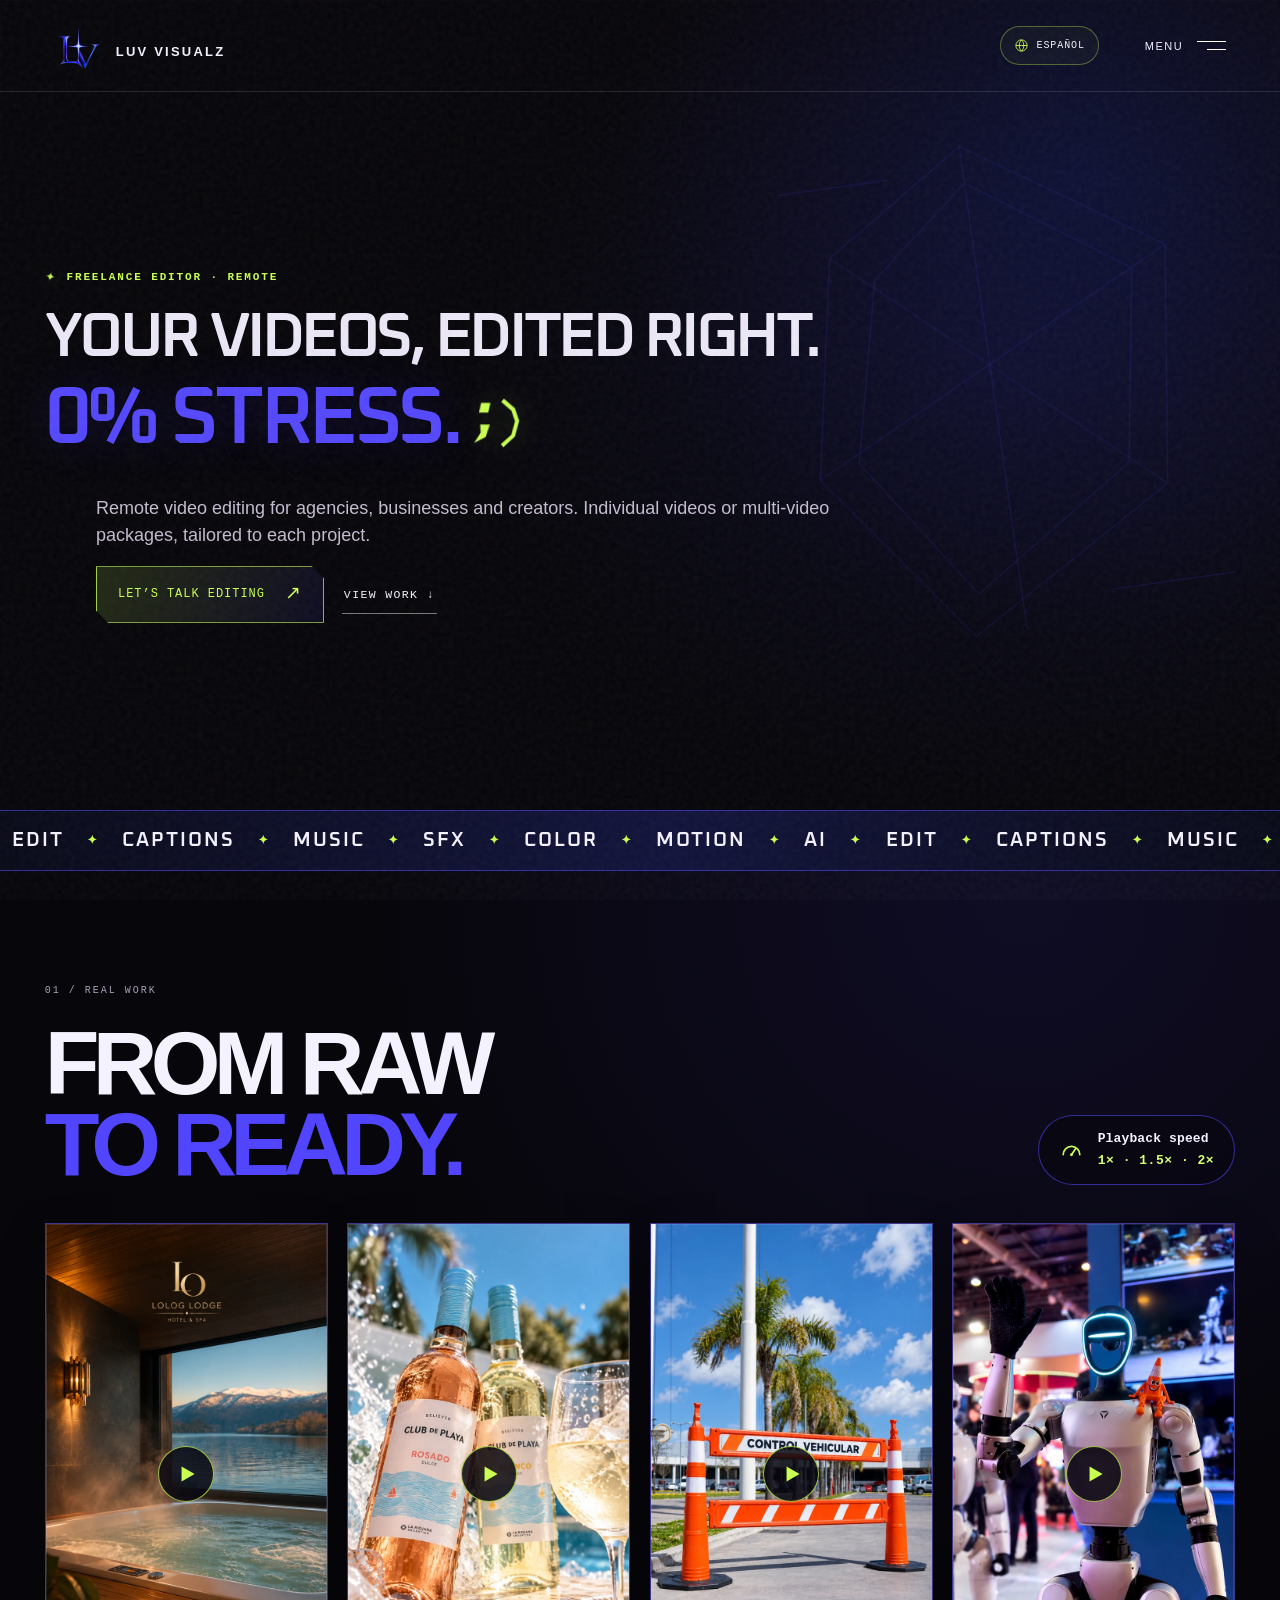
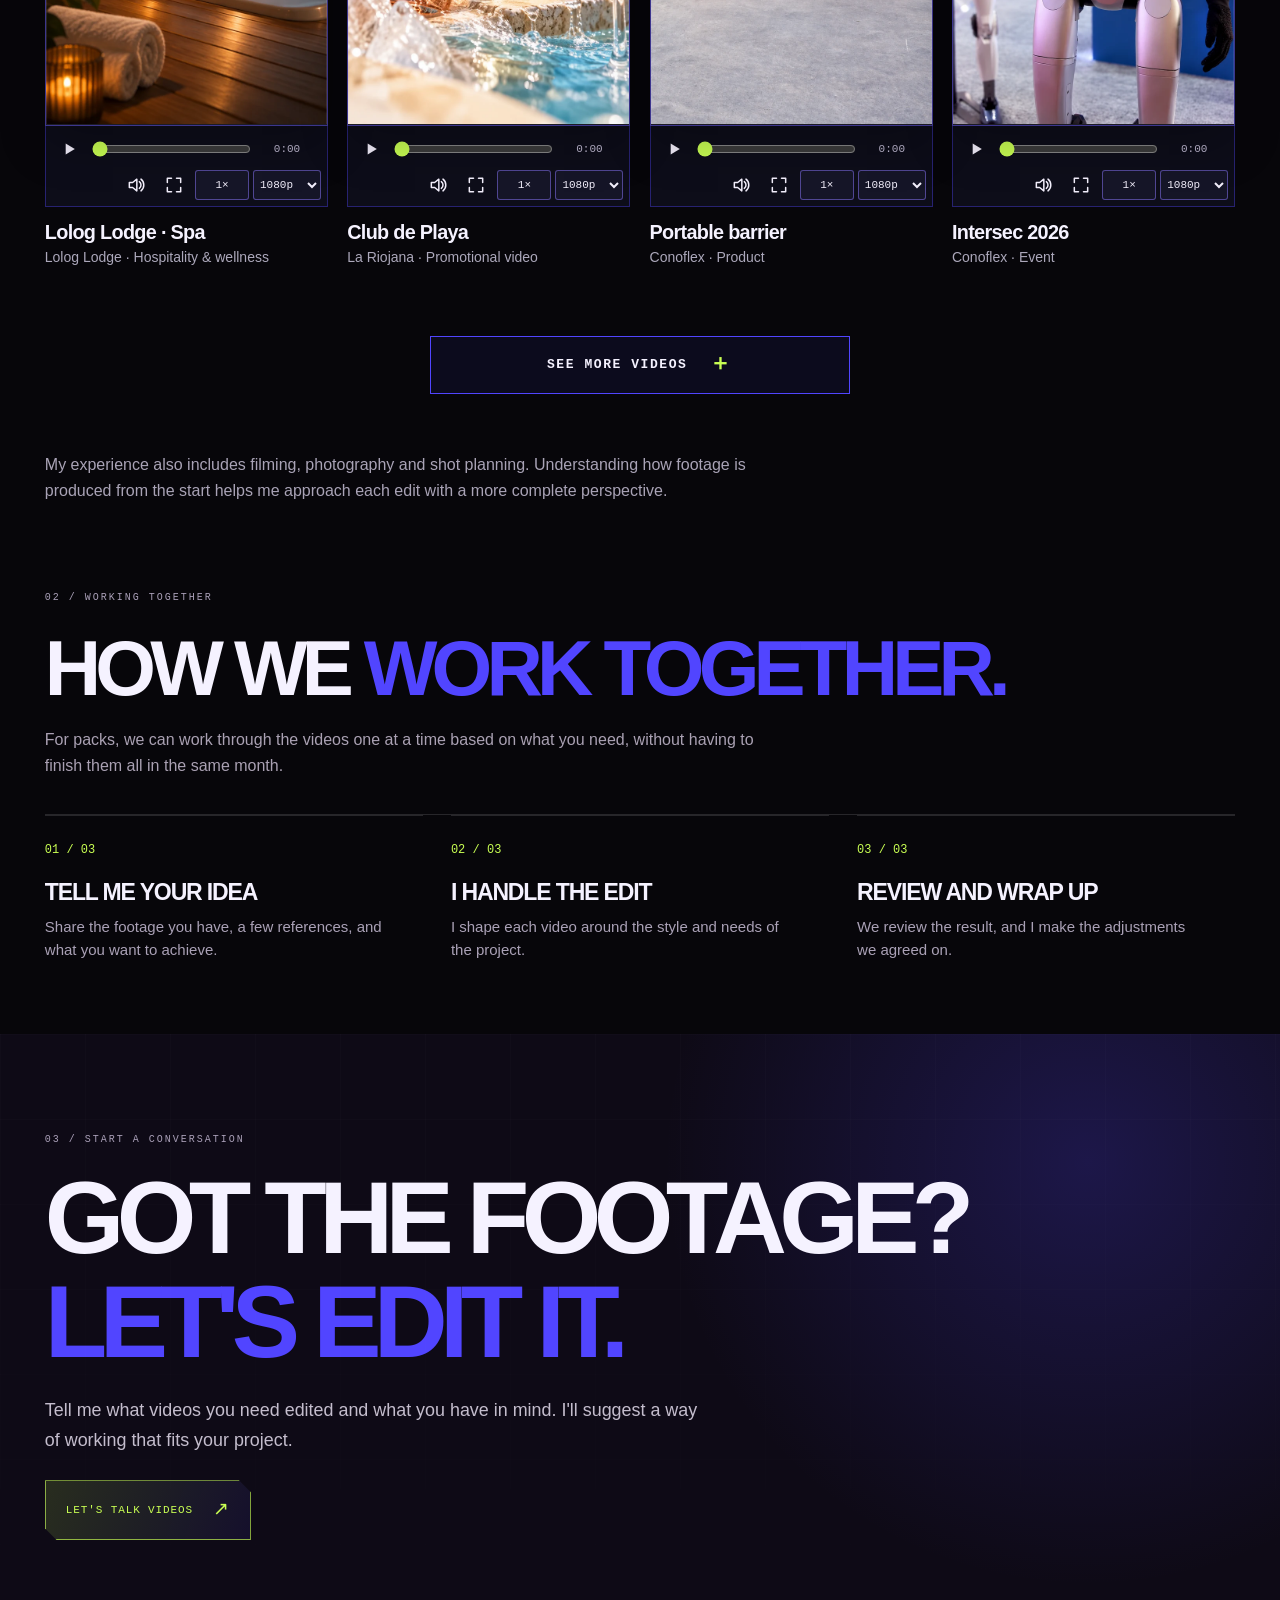
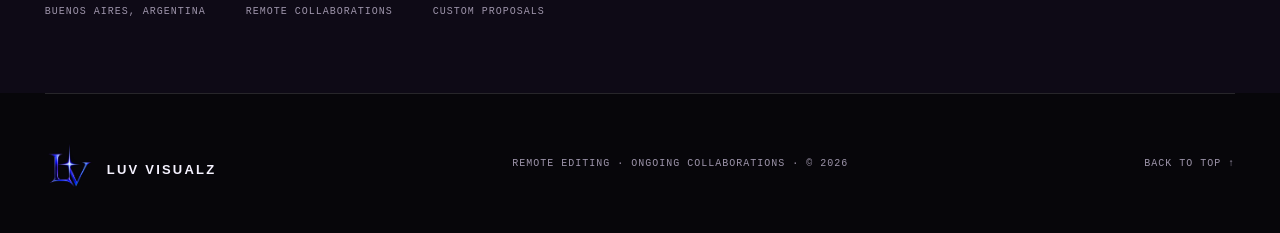
==== commit 4127d4ef: "Balance desktop hero relief line" ====
--- a/en/index.html
+++ b/en/index.html
@@ -1,5 +1,5 @@
 <!DOCTYPE html>
-<html lang="en"><head><meta charset="utf-8"><meta name="viewport" content="width=device-width, initial-scale=1"><meta name="theme-color" content="#07060a"><meta name="color-scheme" content="dark"><meta name="description" content="Remote freelance video editing for agencies, businesses and creators. Individual projects or flexible multi-video packages, tailored to each brief."><meta property="og:type" content="website"><meta property="og:site_name" content="Luv Visualz Edición"><meta property="og:title" content="Luv Visualz | Remote Video Editing"><meta property="og:description" content="Video editing for brands, agencies and creators. Individual projects and flexible video packs."><meta property="og:url" content="https://luvvisualz.github.io/luvvisualz.edit/en/"><meta property="og:image" content="https://luvvisualz.github.io/luvvisualz.edit/assets/social/luvvisualz-edicion-og-en-20261118.jpg"><meta property="og:image:secure_url" content="https://luvvisualz.github.io/luvvisualz.edit/assets/social/luvvisualz-edicion-og-en-20261118.jpg"><meta property="og:image:type" content="image/jpeg"><meta property="og:image:width" content="1200"><meta property="og:image:height" content="630"><meta property="og:image:alt" content="Luv Visualz Remote Video Editing: project covers on a dark ultraviolet background."><meta property="og:locale" content="en_US"><meta name="twitter:card" content="summary_large_image"><meta name="twitter:title" content="Luv Visualz | Remote Video Editing"><meta name="twitter:description" content="Video editing for brands, agencies and creators. Individual projects and flexible video packs."><meta name="twitter:image" content="https://luvvisualz.github.io/luvvisualz.edit/assets/social/luvvisualz-edicion-og-en-20261118.jpg"><link rel="canonical" href="https://luvvisualz.github.io/luvvisualz.edit/en/"><meta name="robots" content="index,follow"><title>Remote Freelance Video Editor | Luv Visualz</title><link rel="stylesheet" href="../assets/style-v7.css?v=20261119-hero-legibility"><link rel="stylesheet" href="../assets/logo-overrides.css"><link rel="stylesheet" href="../assets/player-controls.css?v=20261118-buffer-progress"><style id="lvz-critical-hero">.hero-wink{display:inline-block;width:.83em;height:.8em;max-width:1em;max-height:1em;vertical-align:middle}.ticker-track{display:flex;flex-flow:row nowrap;white-space:nowrap}.ticker-track>.ticker-group{display:flex;flex:0 0 auto;white-space:nowrap;align-items:center}</style><script defer src="../assets/app.js?v=20261118-buffer-progress"></script><link rel="preconnect" href="https://luvvisualz.github.io"><link rel="icon" href="../assets/monograma-lv-neon.png" type="image/png"><script type="application/ld+json">{"@context":"https://schema.org","@type":"ProfessionalService","name":"Luv Visualz","description":"Remote video editing and post-production","areaServed":"Worldwide","address":{"@type":"PostalAddress","addressLocality":"Buenos Aires","addressCountry":"AR"}}</script></head>
+<html lang="en"><head><meta charset="utf-8"><meta name="viewport" content="width=device-width, initial-scale=1"><meta name="theme-color" content="#07060a"><meta name="color-scheme" content="dark"><meta name="description" content="Remote freelance video editing for agencies, businesses and creators. Individual projects or flexible multi-video packages, tailored to each brief."><meta property="og:type" content="website"><meta property="og:site_name" content="Luv Visualz Edición"><meta property="og:title" content="Luv Visualz | Remote Video Editing"><meta property="og:description" content="Video editing for brands, agencies and creators. Individual projects and flexible video packs."><meta property="og:url" content="https://luvvisualz.github.io/luvvisualz.edit/en/"><meta property="og:image" content="https://luvvisualz.github.io/luvvisualz.edit/assets/social/luvvisualz-edicion-og-en-20261118.jpg"><meta property="og:image:secure_url" content="https://luvvisualz.github.io/luvvisualz.edit/assets/social/luvvisualz-edicion-og-en-20261118.jpg"><meta property="og:image:type" content="image/jpeg"><meta property="og:image:width" content="1200"><meta property="og:image:height" content="630"><meta property="og:image:alt" content="Luv Visualz Remote Video Editing: project covers on a dark ultraviolet background."><meta property="og:locale" content="en_US"><meta name="twitter:card" content="summary_large_image"><meta name="twitter:title" content="Luv Visualz | Remote Video Editing"><meta name="twitter:description" content="Video editing for brands, agencies and creators. Individual projects and flexible video packs."><meta name="twitter:image" content="https://luvvisualz.github.io/luvvisualz.edit/assets/social/luvvisualz-edicion-og-en-20261118.jpg"><link rel="canonical" href="https://luvvisualz.github.io/luvvisualz.edit/en/"><meta name="robots" content="index,follow"><title>Remote Freelance Video Editor | Luv Visualz</title><link rel="stylesheet" href="../assets/style-v7.css?v=20261119-desktop-relief"><link rel="stylesheet" href="../assets/logo-overrides.css"><link rel="stylesheet" href="../assets/player-controls.css?v=20261118-buffer-progress"><style id="lvz-critical-hero">.hero-wink{display:inline-block;width:.83em;height:.8em;max-width:1em;max-height:1em;vertical-align:middle}.ticker-track{display:flex;flex-flow:row nowrap;white-space:nowrap}.ticker-track>.ticker-group{display:flex;flex:0 0 auto;white-space:nowrap;align-items:center}</style><script defer src="../assets/app.js?v=20261118-buffer-progress"></script><link rel="preconnect" href="https://luvvisualz.github.io"><link rel="icon" href="../assets/monograma-lv-neon.png" type="image/png"><script type="application/ld+json">{"@context":"https://schema.org","@type":"ProfessionalService","name":"Luv Visualz","description":"Remote video editing and post-production","areaServed":"Worldwide","address":{"@type":"PostalAddress","addressLocality":"Buenos Aires","addressCountry":"AR"}}</script></head>
 <body><a href="#contenido" class="skip">Skip to content</a><div class="noise" aria-hidden="true"></div>
 <header class="site-header"><a href="#inicio" class="brand" aria-label="Luv Visualz — Home"><span class="brand-mark"><img src="../assets/monograma-lv-neon.png" alt="" onerror="this.style.display='none';this.nextElementSibling.style.display='inline-grid'"><span class="brand-letter" aria-hidden="true" style="display:none">LVZ</span></span><span class="brand-name">LUV VISUALZ</span></a><div class="header-side"><a href="../index.html" hreflang="es" class="lang" aria-label="Ver web en español"><svg viewBox="0 0 24 24" aria-hidden="true"><circle cx="12" cy="12" r="9"/><path d="M3 12h18M12 3c2.5 2.5 3.6 5.5 3.6 9S14.5 18.5 12 21c-2.5-2.5-3.6-5.5-3.6-9S9.5 5.5 12 3Z"/></svg>Español</a><button type="button" data-menu-button aria-label="Open menu" aria-expanded="false" aria-controls="mobile-menu" class="menu-toggle"><span class="label">Menu</span><span class="hamburger" aria-hidden="true"><i></i><i></i></span></button></div></header>
 <div class="menu-scrim" data-menu-scrim></div><aside class="menu-panel" id="mobile-menu" data-menu aria-hidden="true"><div class="menu-top">Navigation / 2026</div><nav class="menu-nav" aria-label="Menu"><a href="#trabajos"><small>01</small>Work<b aria-hidden="true">↗</b></a><a href="#proceso"><small>02</small>Process<b aria-hidden="true">↗</b></a><a href="#contacto"><small>03</small>Contact<b aria-hidden="true">↗</b></a></nav><div class="menu-foot"><span>Video editing · Remote</span><a href="https://wa.me/5491138848176?text=Hi%21%20I%20came%20across%20Luv%20Visualz%20and%20would%20like%20to%20ask%20about%20video%20editing." target="_blank" rel="noopener noreferrer">WhatsApp ↗</a></div></aside>
--- a/assets/style-v7.css
+++ b/assets/style-v7.css
@@ -342,3 +342,6 @@
 .hero-v3 .hero-offer p{font-size:clamp(18px,1.3vw,21px);line-height:1.48}
 .hero-v3 .hero-actions .button{font-size:12px;padding-inline:21px}
 @media(max-width:620px){.hero-v3 .hero-offer p{font-size:16.8px;line-height:1.5;letter-spacing:-.02em}.hero-v3 .hero-actions .button{font-size:10.5px;padding-inline:11px}}
+
+/* Desktop-only balance for the second hero line; retain its line box. */
+@media(min-width:901px){.hero-v3 .hero-heading--new .hero-line--relief{font-size:1.05em;line-height:1.098}}
